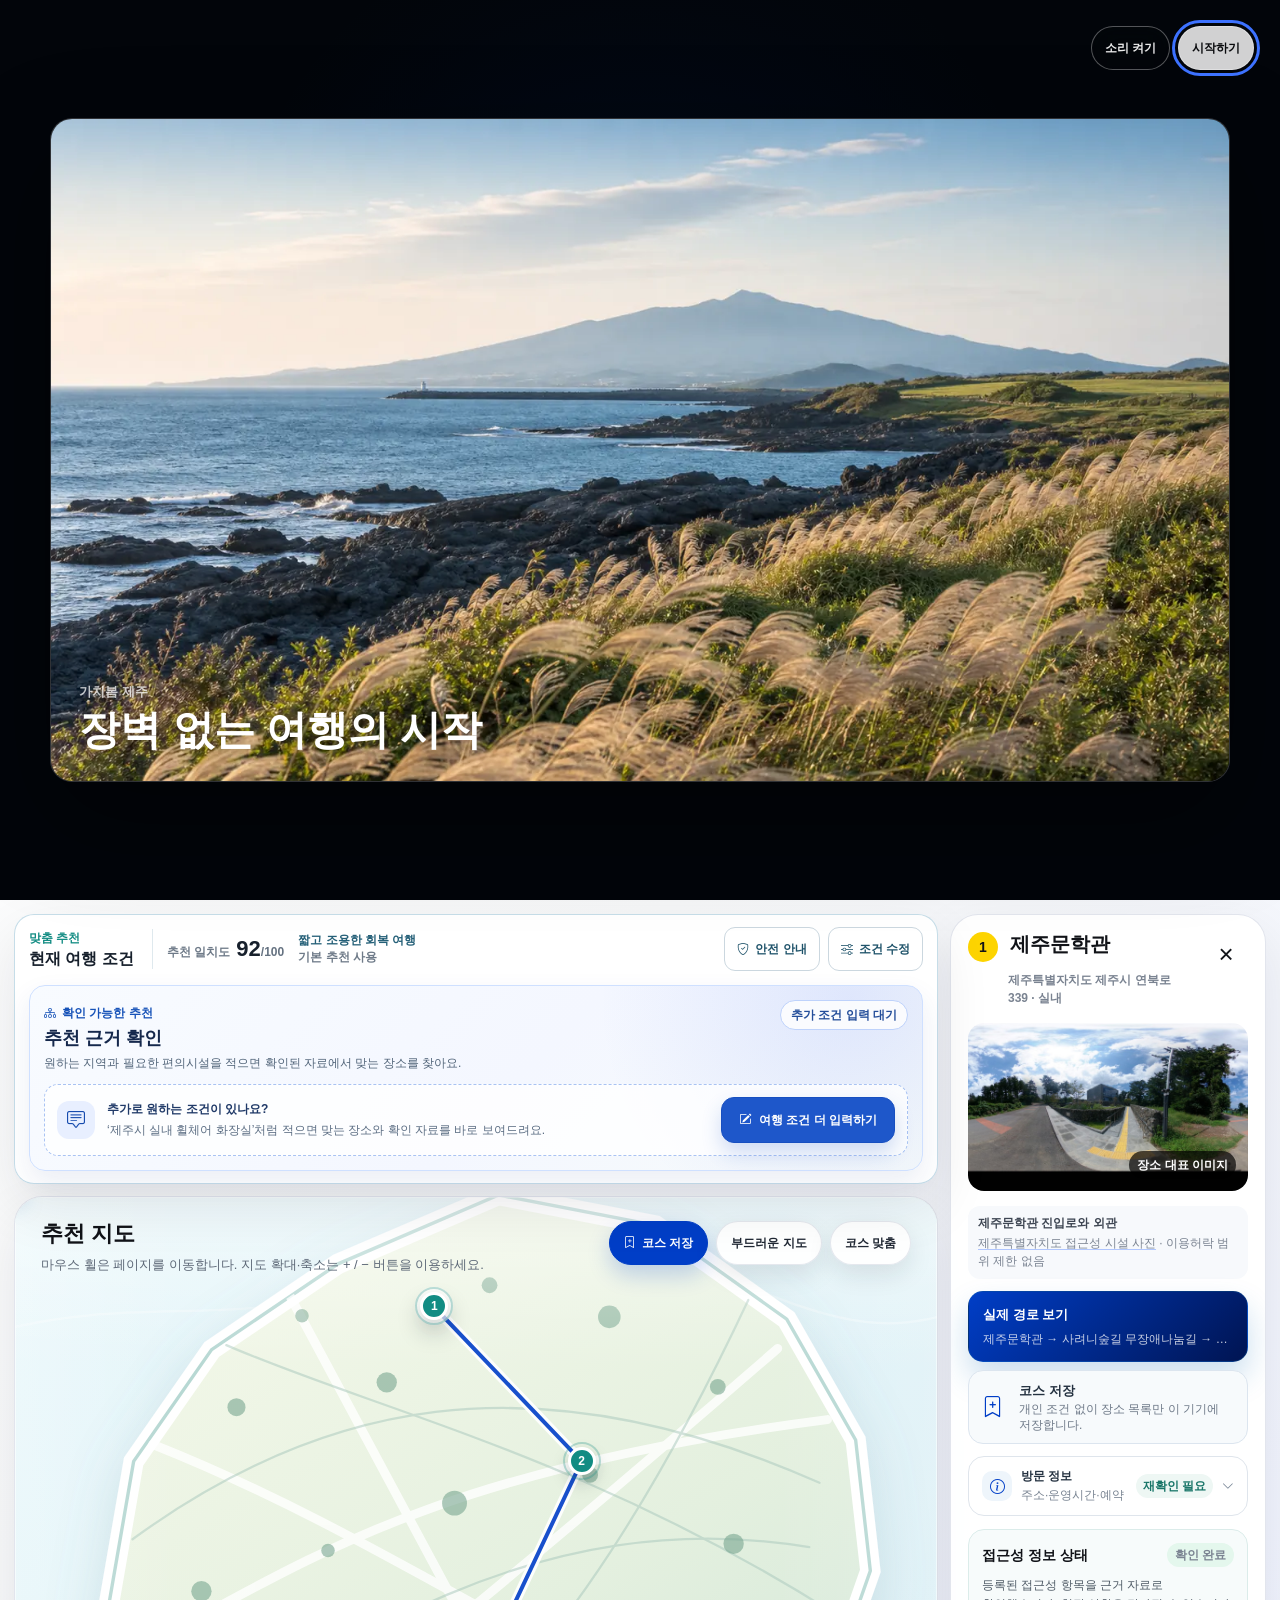
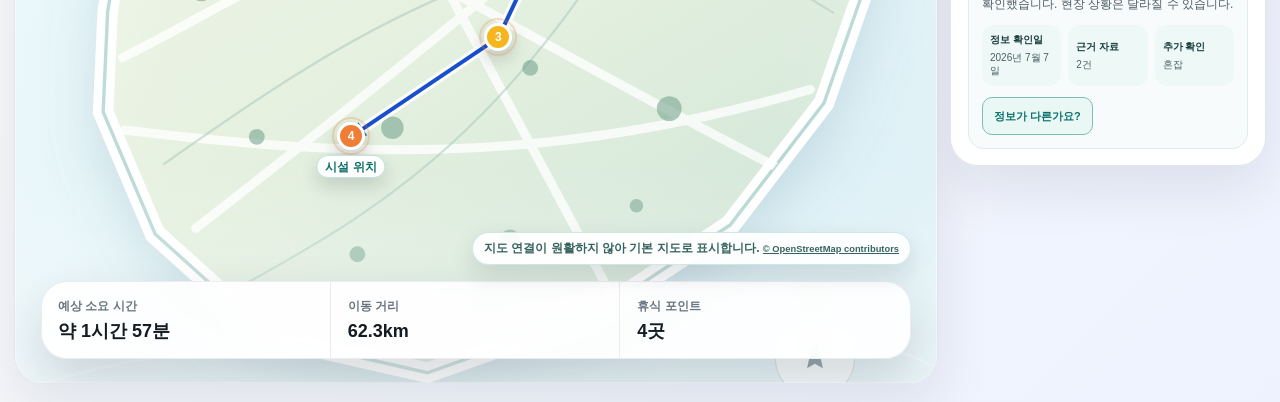
==== index.html @ 2a7f6011 "가치봄 제주 장애인체전 P0 UX 개선 미리보기" ====
<!doctype html>
<html lang="ko">
<head>
  <meta charset="utf-8">
  <meta name="viewport" content="width=device-width, initial-scale=1, viewport-fit=cover">
  <meta name="theme-color" content="#003ec7">
  <meta name="color-scheme" content="light">
  <meta name="mobile-web-app-capable" content="yes">
  <meta name="apple-mobile-web-app-capable" content="yes">
  <meta name="apple-mobile-web-app-status-bar-style" content="default">
  <meta name="apple-mobile-web-app-title" content="가치봄 제주">
  <meta name="description" content="회복, 휠체어, 아이 동반, 날씨와 음식 제한을 반영해 제주 접근성 여행 코스를 추천합니다.">
  <title>가치봄 제주 접근성 여행 추천</title>
  <link rel="icon" href="assets/gachibom-app-icon.svg" type="image/svg+xml">
  <link rel="apple-touch-icon" sizes="180x180" href="assets/gachibom-apple-touch-icon-180.png">
  <link rel="manifest" href="manifest.webmanifest">
  <script>
    try {
      const introMode = new URLSearchParams(window.location.search).get("intro");
      if (
        introMode !== "1"
        && (
          introMode === "0"
          || window.sessionStorage.getItem("gachibom:site-intro-seen") === "true"
        )
      ) {
        document.documentElement.classList.add("skip-site-intro");
      }
    } catch (error) {
      // Continue with the standard intro when browser storage is unavailable.
    }
  </script>
  <link rel="stylesheet" href="vendor/leaflet/leaflet.css?v=1.9.4">
  <link rel="stylesheet" href="https://cdn.jsdelivr.net/npm/bootstrap-icons@1.11.3/font/bootstrap-icons.min.css">
  <link rel="stylesheet" href="styles.css?v=20260827-7">
  <link rel="stylesheet" href="help-chatbot.css?v=20260827-2">
</head>
<body class="modal-open site-intro-open">
  <div class="site-intro" id="siteIntro" role="dialog" aria-modal="true" aria-labelledby="siteIntroTitle">
    <div class="site-intro-backdrop" aria-hidden="true"></div>
    <section class="site-intro-panel">
      <video id="siteIntroVideo" class="site-intro-video" autoplay muted playsinline preload="auto" poster="assets/jeju-theme-preview-hero.webp">
        <source src="assets/media/gachibom-jeju-site-intro-lite.mp4" type="video/mp4">
      </video>
      <div class="site-intro-controls">
        <div>
          <span>가치봄 제주</span>
          <h2 id="siteIntroTitle">장벽 없는 여행의 시작</h2>
        </div>
        <div class="site-intro-actions">
          <button class="outline-button" type="button" data-toggle-intro-sound>소리 켜기</button>
          <button class="primary-button" type="button" data-close-site-intro>시작하기</button>
        </div>
      </div>
    </section>
  </div>

  <div class="app-shell">
    <header class="topbar">
      <a class="brand" href="#conceptPage" aria-label="가치봄 제주 테마 선택으로 이동">
        <div class="brand-copy">
          <strong>가치봄 제주</strong>
          <span>모두를 위한 제주 접근성 여행</span>
        </div>
      </a>

      <nav class="nav-tabs" aria-label="주요 메뉴">
        <a class="active" href="#conceptPage" data-nav-target="concepts">테마 선택</a>
        <a href="#recommendations" data-nav-target="recommend">추천 결과</a>
        <a href="para-games.html?venue=halla-gymnasium">장애인체전</a>
        <a href="tourism-courses.html">관광공사 코스</a>
        <a href="#promoVideoModal" data-nav-target="promo">홍보 영상</a>
      </nav>

      <div class="top-actions">
        <button class="outline-button" type="button" data-open-route-modal aria-label="실제 경로 보기">
          <i class="bi bi-map" aria-hidden="true"></i>
          <span>실제 경로</span>
        </button>
        <button class="outline-button" type="button" data-share-app aria-label="현재 화면 공유">
          <i class="bi bi-share" aria-hidden="true"></i>
          <span data-share-label>공유</span>
        </button>
        <button class="outline-button pwa-install-button" type="button" data-install-app aria-label="휴대폰에 가치봄 제주 설치" hidden>
          <i class="bi bi-phone" aria-hidden="true"></i>
          <span>앱 설치</span>
        </button>
        <a class="outline-button pwa-install-guide" href="install.html" aria-label="가치봄 제주 설치 안내 보기">
          <i class="bi bi-download" aria-hidden="true"></i>
          <span>설치 안내</span>
        </a>
        <button class="primary-button top-save-route-button" type="button" data-save-current-route aria-pressed="false">
          <i class="bi bi-bookmark-plus" aria-hidden="true"></i>
          <span data-save-current-route-label>코스 저장</span>
        </button>
        <button class="outline-button saved-routes-button" type="button" data-open-saved-routes aria-haspopup="dialog">
          <i class="bi bi-bookmark-heart" aria-hidden="true"></i>
          <span>저장함</span>
          <b id="savedRoutesCount">0</b>
        </button>
        <button class="primary-button" type="button" data-go-concepts>테마 선택</button>
        <span class="sr-only" id="savedRouteGlobalStatus" aria-live="polite"></span>
      </div>
    </header>

    <section class="concept-page" id="conceptPage" aria-labelledby="conceptPageTitle">
      <div class="concept-main">
        <span class="concept-kicker">테마별 제주 추천</span>
        <h1 id="conceptPageTitle">오늘의 여행 테마를 고르세요</h1>
        <p>회복, 휠체어, 아이 동반, 날씨, 음식 제한 상황에 맞춰 접근성 여행지를 바로 추천합니다.</p>
        <div class="concept-grid" id="conceptGrid"></div>
      </div>

      <aside class="concept-result-panel" aria-label="선택 테마 맞춤 추천" tabindex="-1">
        <header class="concept-result-header">
          <div class="concept-result-heading">
            <div class="concept-result-heading-meta">
              <button class="concept-theme-list-button" type="button" data-go-concepts data-return-to-concept-list aria-controls="conceptGrid">
                <i class="bi bi-arrow-left" aria-hidden="true"></i>
                <span>전체 테마 보기</span>
              </button>
              <span class="concept-summary-badge" id="conceptSummaryBadge">선택된 테마</span>
            </div>
            <h2 id="conceptSummaryTitle">추천 준비 중</h2>
            <p id="conceptSummaryText">테마에 맞는 접근성 코스를 불러오고 있습니다.</p>
          </div>
          <div class="concept-proof-row" id="conceptSummaryProof" aria-label="추천 요약"></div>
        </header>

        <section class="concept-recipe" aria-labelledby="conceptRecipeTitle">
          <div class="concept-recipe-copy">
            <h3 id="conceptRecipeTitle">나에게 맞는 여행</h3>
            <div class="concept-preference-sentences" id="conceptPreferenceSentences"></div>
          </div>
          <div class="concept-recipe-guide">
            <p><i class="bi bi-info-circle" aria-hidden="true"></i> 조건을 누르면 그 기준을 먼저 반영해요.</p>
            <div class="concept-recipe-characters" aria-hidden="true">
              <img id="conceptRecipeCharacterPrimary" src="assets/theme-character-recovery.webp?v=20260710-2" alt="">
            </div>
          </div>
        </section>

        <section class="concept-route-preview" aria-label="추천 코스 미리보기">
          <div class="concept-preview-list" id="conceptSummaryPlaces"></div>
          <p class="concept-fit-note" id="conceptFitNote"></p>
        </section>

        <div class="concept-actions">
          <button class="primary-button" type="button" data-view-selected-concept>이 코스로 여행하기</button>
          <button class="outline-button" type="button" data-open-profile-modal>
            <i class="bi bi-diagram-3" aria-hidden="true"></i>
            <span>여행 조건 더 입력</span>
          </button>
          <button class="concept-other-theme-button" type="button" data-go-concepts data-return-to-concept-list aria-controls="conceptGrid">
            <i class="bi bi-arrow-left" aria-hidden="true"></i>
            <span>전체 테마 보기</span>
          </button>
        </div>
      </aside>
    </section>

    <main class="journey-layout" id="recommendations">
      <section class="journey-condition-bar" aria-labelledby="journeyConditionTitle">
        <div class="journey-condition-heading">
          <span>맞춤 추천</span>
          <h2 id="journeyConditionTitle">현재 여행 조건</h2>
        </div>
        <div id="matchNote" role="status" aria-live="polite">추천 기준 계산 중</div>
        <div id="serviceStatus" role="status" aria-live="polite" hidden></div>
        <div class="journey-condition-actions">
          <details class="journey-safety-note">
            <summary>
              <i class="bi bi-shield-check" aria-hidden="true"></i>
              <span>안전 안내</span>
            </summary>
            <p id="safetyNotice"></p>
          </details>
          <button class="condition-edit-button" type="button" data-open-profile-modal>
            <i class="bi bi-sliders" aria-hidden="true"></i>
            <span>조건 수정</span>
          </button>
        </div>
        <section class="rag-process-panel" id="ragProcessPanel" aria-labelledby="ragProcessTitle">
          <header>
            <span>확인 가능한 추천</span>
            <h3 id="ragProcessTitle">추천 근거 확인</h3>
          </header>
        </section>
      </section>

      <section class="map-card" id="mapPanel" aria-label="추천 장소 제주 지도">
        <div class="map-frame">
          <div class="live-map" id="liveMap" aria-label="추천 장소 위치를 표시한 제주 지도" aria-describedby="mapInteractionHint"></div>
          <img class="map-art" id="mapFallbackArt" src="assets/jeju-map-fallback.svg?v=20260713-1" alt="제주도 지도 배경" decoding="async">
          <svg class="map-route-layer" id="mapRouteLayer" aria-hidden="true"></svg>
          <p class="map-fallback-notice" id="mapFallbackNotice" role="status" hidden>
            <span data-map-fallback-message>기본 지도로 추천 위치를 표시합니다.</span>
            <a href="https://www.openstreetmap.org/copyright" target="_blank" rel="noopener noreferrer">© OpenStreetMap contributors</a>
          </p>
          <div class="live-map-header">
            <div>
              <h2>추천 지도</h2>
              <p id="mapInteractionHint">마우스 휠은 페이지를 이동합니다. 지도 확대·축소는 + / − 버튼을 이용하세요.</p>
            </div>
            <div class="live-map-actions">
              <button class="live-map-button live-map-save-button" type="button" data-save-current-route aria-pressed="false">
                <i class="bi bi-bookmark-plus" aria-hidden="true"></i>
                <span data-save-current-route-label>코스 저장</span>
              </button>
              <button class="live-map-button" type="button" data-map-layer-toggle>지도 바꾸기</button>
              <button class="live-map-button" type="button" data-map-fit-route>코스 맞춤</button>
            </div>
          </div>
          <div class="live-map-stats" id="liveMapStats" aria-live="polite"></div>
          <div class="map-hits" id="mapHits"></div>
          <div class="sr-only" id="mapSyncStatus" aria-live="polite"></div>
        </div>
      </section>

      <aside class="detail-card" id="placeDetail" aria-label="선택 장소 상세" tabindex="-1"></aside>
    </main>
  </div>

  <div class="ai-explanation-modal" id="aiExplanationModal" role="dialog" aria-modal="true" aria-labelledby="aiExplanationModalTitle" aria-describedby="aiExplanationModalSummary" hidden>
    <button class="ai-explanation-modal-backdrop" type="button" data-close-ai-explanation aria-label="자동 근거 설명 닫기"></button>
    <section class="ai-explanation-modal-panel">
      <header class="ai-explanation-modal-head">
        <div>
          <span><i class="bi bi-shield-check" aria-hidden="true"></i> 공식 자료로 확인한 설명</span>
          <h2 id="aiExplanationModalTitle">코스 추천 근거</h2>
          <p id="aiExplanationModalSummary">추천 이유와 주의사항을 공식 자료와 함께 확인합니다.</p>
        </div>
        <button class="modal-close-button" type="button" data-close-ai-explanation aria-label="자동 근거 설명 닫기">×</button>
      </header>
      <div class="ai-explanation-modal-body" id="aiExplanationModalBody"></div>
    </section>
  </div>

  <div class="profile-modal" id="profileModal" role="dialog" aria-modal="true" aria-labelledby="profileModalTitle" hidden>
    <button class="profile-modal-backdrop" type="button" data-close-profile-modal aria-label="닫기"></button>
    <section class="profile-modal-panel">
      <header class="profile-modal-head">
        <div>
          <span>맞춤 추천 시작</span>
          <h2 id="profileModalTitle">오늘의 여행 조건을 정해주세요</h2>
        </div>
        <button class="modal-close-button" type="button" data-close-profile-modal aria-label="닫기">×</button>
      </header>
      <div class="profile-modal-body">
        <section class="rag-query-section">
          <div class="section-row">
            <label for="ragQueryInput">추가로 원하는 조건이 있나요?</label>
            <span>선택 입력</span>
          </div>
          <p class="rag-query-help" id="ragQueryHelp">문장이 아니어도 돼요. 지역·장소·필요한 조건을 단어로 적어주세요.</p>
          <div class="rag-query-examples" role="group" aria-label="여행 조건 빠른 예시">
            <span>예시로 시작하기</span>
            <button class="rag-query-example" type="button" data-rag-example="제주시 실내 조용한 곳">제주시 · 실내 · 조용한 곳</button>
            <button class="rag-query-example" type="button" data-rag-example="서귀포 숲 휴식">서귀포 · 숲 · 휴식</button>
            <button class="rag-query-example" type="button" data-rag-example="휠체어 장애인 화장실 주차장">휠체어 · 화장실 · 주차장</button>
            <button class="rag-query-example" type="button" data-rag-example="아이 동반 짧은 이동">아이 동반 · 짧은 이동</button>
          </div>
          <div class="rag-query-field">
            <textarea id="ragQueryInput" maxlength="500" rows="2" aria-describedby="ragQueryHelp ragQueryPrivacy" placeholder="예: 제주시 실내 휠체어 화장실"></textarea>
            <button class="rag-query-clear" id="ragQueryClear" type="button" data-clear-rag-query hidden>입력 지우기</button>
          </div>
          <div class="rag-recognized-conditions">
            <strong>입력에서 찾은 조건</strong>
            <div id="ragRecognizedConditions" role="status" aria-live="polite" aria-atomic="false">
              <span class="rag-recognized-empty">입력하지 않아도 아래 선택 조건만으로 추천할 수 있어요.</span>
            </div>
          </div>
          <p class="rag-query-conflict" id="ragQueryConflict" role="alert" hidden></p>
          <p class="rag-query-privacy" id="ragQueryPrivacy">입력 내용은 추천 요청에만 사용하며 저장 코스나 공유 링크에는 포함하지 않습니다.</p>
        </section>
        <section class="profile-scenario-section">
          <div class="section-row">
            <h3>상황 선택</h3>
            <span>하나를 먼저 고르세요</span>
          </div>
          <div class="scenario-list modal-scenario-list" id="modalScenarioList"></div>
        </section>
        <section class="profile-options-section">
          <div class="section-row">
            <h3>상세 조건</h3>
            <span>여러 개 선택 가능</span>
          </div>
          <div class="option-list modal-option-list" id="modalProfileForm"></div>
        </section>
      </div>
      <footer class="profile-modal-foot">
        <p>직접 입력은 선택 사항입니다. ‘적용하고 보기’를 누르면 고른 조건과 함께 반영됩니다.</p>
        <button class="primary-button" type="button" data-apply-profile-modal>적용하고 보기</button>
      </footer>
    </section>
  </div>

  <div class="image-modal" id="imageModal" role="dialog" aria-modal="true" aria-labelledby="imageModalTitle" hidden>
    <button class="image-modal-backdrop" type="button" data-close-image-modal aria-label="닫기"></button>
    <section class="image-modal-panel">
      <header class="image-modal-head">
        <div>
          <span id="imageModalPolicy">대표 이미지</span>
          <h2 id="imageModalTitle">장소 이미지</h2>
        </div>
        <button class="modal-close-button" type="button" data-close-image-modal aria-label="닫기">×</button>
      </header>
      <img id="imageModalImage" src="" alt="">
      <footer class="image-modal-foot">
        <strong id="imageModalCaption"></strong>
        <small id="imageModalSource"></small>
      </footer>
    </section>
  </div>

  <div class="route-modal" id="routeModal" role="dialog" aria-modal="true" aria-labelledby="routeModalTitle" hidden>
    <button class="route-modal-backdrop" type="button" data-close-route-modal aria-label="닫기"></button>
    <section class="route-modal-panel">
      <header class="route-modal-head">
        <div>
          <span>추천 장소 이동 경로</span>
          <h2 id="routeModalTitle">오늘의 동행 경로</h2>
          <p id="routeModalSubtitle">추천 순서와 접근성 정보를 지도에서 확인합니다.</p>
        </div>
        <button class="modal-close-button" type="button" data-close-route-modal aria-label="닫기">×</button>
      </header>
      <div class="route-modal-body">
        <section class="route-map-shell" aria-label="추천 이동 경로 지도">
          <div class="route-map-toolbar">
            <strong id="routeMapBadge">경로 계산 중</strong>
            <span id="routeMapStatus">추천 장소 위치를 지도에 표시하고 있습니다.</span>
          </div>
          <div class="route-map" id="routeMap"></div>
          <svg class="route-map-fallback-layer" id="routeMapFallbackLayer" viewBox="0 0 100 100" preserveAspectRatio="none" aria-hidden="true"></svg>
          <a class="route-map-data-attribution" href="https://www.openstreetmap.org/copyright" target="_blank" rel="noopener noreferrer">지도 데이터 © OpenStreetMap contributors</a>
        </section>
        <aside class="route-itinerary" id="routeItinerary" aria-label="추천 경로 일정"></aside>
      </div>
    </section>
  </div>

  <div class="saved-routes-modal" id="savedRoutesModal" role="dialog" aria-modal="true" aria-labelledby="savedRoutesTitle" aria-describedby="savedRoutesPrivacy" hidden>
    <button class="saved-routes-modal-backdrop" type="button" data-close-saved-routes aria-label="저장함 닫기"></button>
    <section class="saved-routes-modal-panel">
      <header class="saved-routes-modal-head">
        <div>
          <span>이 기기에만 저장</span>
          <h2 id="savedRoutesTitle">저장한 추천 코스</h2>
          <p id="savedRoutesPrivacy">개인 조건·여행 일정·체크 상태는 공유 링크에 포함되지 않습니다.</p>
        </div>
        <button class="modal-close-button" type="button" data-close-saved-routes aria-label="저장함 닫기">×</button>
      </header>
      <div class="saved-routes-modal-body">
        <p class="saved-routes-status" id="savedRoutesStatus" aria-live="polite"></p>
        <div class="saved-routes-list" id="savedRoutesList"></div>
      </div>
    </section>
  </div>

  <dialog class="profile-modal-panel accessibility-report-dialog" id="accessibilityReportDialog" aria-labelledby="accessibilityReportTitle" aria-describedby="accessibilityReportGuide accessibilityReportPrivacy">
      <header class="profile-modal-head accessibility-report-head">
        <div>
          <span>더 정확한 여행 정보 만들기</span>
          <h2 id="accessibilityReportTitle">정보가 달랐나요?</h2>
          <p id="accessibilityReportGuide">현재 표시와 달랐던 내용을 전달하기 쉬운 형식으로 만들어 드립니다.</p>
        </div>
        <button class="modal-close-button" type="button" data-close-accessibility-report aria-label="정보 알리기 닫기">×</button>
      </header>
      <form class="profile-modal-body accessibility-report-form" id="accessibilityReportForm">
        <p class="accessibility-report-place" id="accessibilityReportPlace"></p>
        <fieldset>
          <legend>어떤 정보가 달랐나요?</legend>
          <div class="accessibility-report-options">
            <label><input type="radio" name="category" value="access" required> 출입구·경사·계단</label>
            <label><input type="radio" name="category" value="restroom"> 화장실</label>
            <label><input type="radio" name="category" value="parking"> 주차·하차</label>
            <label><input type="radio" name="category" value="hours"> 운영시간·휴무</label>
            <label><input type="radio" name="category" value="service"> 시설·대여</label>
            <label><input type="radio" name="category" value="other"> 기타</label>
          </div>
        </fieldset>
        <label class="accessibility-report-field" for="accessibilityReportVisitedAt">
          <span>방문일 <small>선택</small></span>
          <input type="date" id="accessibilityReportVisitedAt" name="visitedAt">
        </label>
        <label class="accessibility-report-field" for="accessibilityReportDetails">
          <span>달랐던 점</span>
          <textarea id="accessibilityReportDetails" name="details" rows="4" minlength="5" maxlength="500" required placeholder="예: 입구 경사로가 공사 중이라 이용하기 어려웠어요."></textarea>
        </label>
        <p class="accessibility-report-privacy" id="accessibilityReportPrivacy">이름·연락처·건강정보는 적지 마세요. 작성한 내용은 이 사이트에 저장되지 않습니다.</p>
        <p class="accessibility-report-status" id="accessibilityReportStatus" role="status" aria-live="polite"></p>
        <footer class="accessibility-report-foot">
          <button class="outline-button" type="button" data-close-accessibility-report>취소</button>
          <button class="primary-button" type="submit">내용 공유하기</button>
        </footer>
      </form>
  </dialog>

  <div class="promo-modal" id="promoVideoModal" role="dialog" aria-modal="true" aria-labelledby="promoVideoTitle" hidden>
    <button class="promo-modal-backdrop" type="button" data-close-promo-modal aria-label="닫기"></button>
    <section class="promo-modal-panel">
      <header class="promo-modal-head">
        <div>
          <span>가치봄 제주</span>
          <h2 id="promoVideoTitle">홍보 영상</h2>
          <p>모두를 위한 제주 여행 경험을 영상으로 확인합니다.</p>
        </div>
        <button class="modal-close-button" type="button" data-close-promo-modal aria-label="닫기">×</button>
      </header>
      <div class="promo-video-shell">
        <video id="promoVideo" controls preload="none" playsinline poster="assets/jeju-theme-preview-hero.webp">
          <source src="assets/media/gachibom-jeju-promo-20260710-lite.mp4" type="video/mp4">
          이 브라우저에서는 영상을 재생할 수 없습니다.
        </video>
      </div>
    </section>
  </div>

  <script src="vendor/leaflet/leaflet.js?v=1.9.4"></script>
  <script src="saved-trips.js?v=20260712-3"></script>
  <script src="app.js?v=20260819-1"></script>
  <script src="help-chatbot.js?v=20260726-1"></script>
  <script src="pwa.js?v=20260827-2"></script>
</body>
</html>
---- vendor/leaflet/leaflet.css ----
/* required styles */

.leaflet-pane,
.leaflet-tile,
.leaflet-marker-icon,
.leaflet-marker-shadow,
.leaflet-tile-container,
.leaflet-pane > svg,
.leaflet-pane > canvas,
.leaflet-zoom-box,
.leaflet-image-layer,
.leaflet-layer {
	position: absolute;
	left: 0;
	top: 0;
	}
.leaflet-container {
	overflow: hidden;
	}
.leaflet-tile,
.leaflet-marker-icon,
.leaflet-marker-shadow {
	-webkit-user-select: none;
	   -moz-user-select: none;
	        user-select: none;
	  -webkit-user-drag: none;
	}
/* Prevents IE11 from highlighting tiles in blue */
.leaflet-tile::selection {
	background: transparent;
}
/* Safari renders non-retina tile on retina better with this, but Chrome is worse */
.leaflet-safari .leaflet-tile {
	image-rendering: -webkit-optimize-contrast;
	}
/* hack that prevents hw layers "stretching" when loading new tiles */
.leaflet-safari .leaflet-tile-container {
	width: 1600px;
	height: 1600px;
	-webkit-transform-origin: 0 0;
	}
.leaflet-marker-icon,
.leaflet-marker-shadow {
	display: block;
	}
/* .leaflet-container svg: reset svg max-width decleration shipped in Joomla! (joomla.org) 3.x */
/* .leaflet-container img: map is broken in FF if you have max-width: 100% on tiles */
.leaflet-container .leaflet-overlay-pane svg {
	max-width: none !important;
	max-height: none !important;
	}
.leaflet-container .leaflet-marker-pane img,
.leaflet-container .leaflet-shadow-pane img,
.leaflet-container .leaflet-tile-pane img,
.leaflet-container img.leaflet-image-layer,
.leaflet-container .leaflet-tile {
	max-width: none !important;
	max-height: none !important;
	width: auto;
	padding: 0;
	}

.leaflet-container img.leaflet-tile {
	/* See: https://bugs.chromium.org/p/chromium/issues/detail?id=600120 */
	mix-blend-mode: plus-lighter;
}

.leaflet-container.leaflet-touch-zoom {
	-ms-touch-action: pan-x pan-y;
	touch-action: pan-x pan-y;
	}
.leaflet-container.leaflet-touch-drag {
	-ms-touch-action: pinch-zoom;
	/* Fallback for FF which doesn't support pinch-zoom */
	touch-action: none;
	touch-action: pinch-zoom;
}
.leaflet-container.leaflet-touch-drag.leaflet-touch-zoom {
	-ms-touch-action: none;
	touch-action: none;
}
.leaflet-container {
	-webkit-tap-highlight-color: transparent;
}
.leaflet-container a {
	-webkit-tap-highlight-color: rgba(51, 181, 229, 0.4);
}
.leaflet-tile {
	filter: inherit;
	visibility: hidden;
	}
.leaflet-tile-loaded {
	visibility: inherit;
	}
.leaflet-zoom-box {
	width: 0;
	height: 0;
	-moz-box-sizing: border-box;
	     box-sizing: border-box;
	z-index: 800;
	}
/* workaround for https://bugzilla.mozilla.org/show_bug.cgi?id=888319 */
.leaflet-overlay-pane svg {
	-moz-user-select: none;
	}

.leaflet-pane         { z-index: 400; }

.leaflet-tile-pane    { z-index: 200; }
.leaflet-overlay-pane { z-index: 400; }
.leaflet-shadow-pane  { z-index: 500; }
.leaflet-marker-pane  { z-index: 600; }
.leaflet-tooltip-pane   { z-index: 650; }
.leaflet-popup-pane   { z-index: 700; }

.leaflet-map-pane canvas { z-index: 100; }
.leaflet-map-pane svg    { z-index: 200; }

.leaflet-vml-shape {
	width: 1px;
	height: 1px;
	}
.lvml {
	behavior: url(#default#VML);
	display: inline-block;
	position: absolute;
	}


/* control positioning */

.leaflet-control {
	position: relative;
	z-index: 800;
	pointer-events: visiblePainted; /* IE 9-10 doesn't have auto */
	pointer-events: auto;
	}
.leaflet-top,
.leaflet-bottom {
	position: absolute;
	z-index: 1000;
	pointer-events: none;
	}
.leaflet-top {
	top: 0;
	}
.leaflet-right {
	right: 0;
	}
.leaflet-bottom {
	bottom: 0;
	}
.leaflet-left {
	left: 0;
	}
.leaflet-control {
	float: left;
	clear: both;
	}
.leaflet-right .leaflet-control {
	float: right;
	}
.leaflet-top .leaflet-control {
	margin-top: 10px;
	}
.leaflet-bottom .leaflet-control {
	margin-bottom: 10px;
	}
.leaflet-left .leaflet-control {
	margin-left: 10px;
	}
.leaflet-right .leaflet-control {
	margin-right: 10px;
	}


/* zoom and fade animations */

.leaflet-fade-anim .leaflet-popup {
	opacity: 0;
	-webkit-transition: opacity 0.2s linear;
	   -moz-transition: opacity 0.2s linear;
	        transition: opacity 0.2s linear;
	}
.leaflet-fade-anim .leaflet-map-pane .leaflet-popup {
	opacity: 1;
	}
.leaflet-zoom-animated {
	-webkit-transform-origin: 0 0;
	    -ms-transform-origin: 0 0;
	        transform-origin: 0 0;
	}
svg.leaflet-zoom-animated {
	will-change: transform;
}

.leaflet-zoom-anim .leaflet-zoom-animated {
	-webkit-transition: -webkit-transform 0.25s cubic-bezier(0,0,0.25,1);
	   -moz-transition:    -moz-transform 0.25s cubic-bezier(0,0,0.25,1);
	        transition:         transform 0.25s cubic-bezier(0,0,0.25,1);
	}
.leaflet-zoom-anim .leaflet-tile,
.leaflet-pan-anim .leaflet-tile {
	-webkit-transition: none;
	   -moz-transition: none;
	        transition: none;
	}

.leaflet-zoom-anim .leaflet-zoom-hide {
	visibility: hidden;
	}


/* cursors */

.leaflet-interactive {
	cursor: pointer;
	}
.leaflet-grab {
	cursor: -webkit-grab;
	cursor:    -moz-grab;
	cursor:         grab;
	}
.leaflet-crosshair,
.leaflet-crosshair .leaflet-interactive {
	cursor: crosshair;
	}
.leaflet-popup-pane,
.leaflet-control {
	cursor: auto;
	}
.leaflet-dragging .leaflet-grab,
.leaflet-dragging .leaflet-grab .leaflet-interactive,
.leaflet-dragging .leaflet-marker-draggable {
	cursor: move;
	cursor: -webkit-grabbing;
	cursor:    -moz-grabbing;
	cursor:         grabbing;
	}

/* marker & overlays interactivity */
.leaflet-marker-icon,
.leaflet-marker-shadow,
.leaflet-image-layer,
.leaflet-pane > svg path,
.leaflet-tile-container {
	pointer-events: none;
	}

.leaflet-marker-icon.leaflet-interactive,
.leaflet-image-layer.leaflet-interactive,
.leaflet-pane > svg path.leaflet-interactive,
svg.leaflet-image-layer.leaflet-interactive path {
	pointer-events: visiblePainted; /* IE 9-10 doesn't have auto */
	pointer-events: auto;
	}

/* visual tweaks */

.leaflet-container {
	background: #ddd;
	outline-offset: 1px;
	}
.leaflet-container a {
	color: #0078A8;
	}
.leaflet-zoom-box {
	border: 2px dotted #38f;
	background: rgba(255,255,255,0.5);
	}


/* general typography */
.leaflet-container {
	font-family: "Helvetica Neue", Arial, Helvetica, sans-serif;
	font-size: 12px;
	font-size: 0.75rem;
	line-height: 1.5;
	}


/* general toolbar styles */

.leaflet-bar {
	box-shadow: 0 1px 5px rgba(0,0,0,0.65);
	border-radius: 4px;
	}
.leaflet-bar a {
	background-color: #fff;
	border-bottom: 1px solid #ccc;
	width: 26px;
	height: 26px;
	line-height: 26px;
	display: block;
	text-align: center;
	text-decoration: none;
	color: black;
	}
.leaflet-bar a,
.leaflet-control-layers-toggle {
	background-position: 50% 50%;
	background-repeat: no-repeat;
	display: block;
	}
.leaflet-bar a:hover,
.leaflet-bar a:focus {
	background-color: #f4f4f4;
	}
.leaflet-bar a:first-child {
	border-top-left-radius: 4px;
	border-top-right-radius: 4px;
	}
.leaflet-bar a:last-child {
	border-bottom-left-radius: 4px;
	border-bottom-right-radius: 4px;
	border-bottom: none;
	}
.leaflet-bar a.leaflet-disabled {
	cursor: default;
	background-color: #f4f4f4;
	color: #bbb;
	}

.leaflet-touch .leaflet-bar a {
	width: 30px;
	height: 30px;
	line-height: 30px;
	}
.leaflet-touch .leaflet-bar a:first-child {
	border-top-left-radius: 2px;
	border-top-right-radius: 2px;
	}
.leaflet-touch .leaflet-bar a:last-child {
	border-bottom-left-radius: 2px;
	border-bottom-right-radius: 2px;
	}

/* zoom control */

.leaflet-control-zoom-in,
.leaflet-control-zoom-out {
	font: bold 18px 'Lucida Console', Monaco, monospace;
	text-indent: 1px;
	}

.leaflet-touch .leaflet-control-zoom-in, .leaflet-touch .leaflet-control-zoom-out  {
	font-size: 22px;
	}


/* layers control */

.leaflet-control-layers {
	box-shadow: 0 1px 5px rgba(0,0,0,0.4);
	background: #fff;
	border-radius: 5px;
	}
.leaflet-control-layers-toggle {
	background-image: url(images/layers.png);
	width: 36px;
	height: 36px;
	}
.leaflet-retina .leaflet-control-layers-toggle {
	background-image: url(images/layers-2x.png);
	background-size: 26px 26px;
	}
.leaflet-touch .leaflet-control-layers-toggle {
	width: 44px;
	height: 44px;
	}
.leaflet-control-layers .leaflet-control-layers-list,
.leaflet-control-layers-expanded .leaflet-control-layers-toggle {
	display: none;
	}
.leaflet-control-layers-expanded .leaflet-control-layers-list {
	display: block;
	position: relative;
	}
.leaflet-control-layers-expanded {
	padding: 6px 10px 6px 6px;
	color: #333;
	background: #fff;
	}
.leaflet-control-layers-scrollbar {
	overflow-y: scroll;
	overflow-x: hidden;
	padding-right: 5px;
	}
.leaflet-control-layers-selector {
	margin-top: 2px;
	position: relative;
	top: 1px;
	}
.leaflet-control-layers label {
	display: block;
	font-size: 13px;
	font-size: 1.08333em;
	}
.leaflet-control-layers-separator {
	height: 0;
	border-top: 1px solid #ddd;
	margin: 5px -10px 5px -6px;
	}

/* Default icon URLs */
.leaflet-default-icon-path { /* used only in path-guessing heuristic, see L.Icon.Default */
	background-image: url(images/marker-icon.png);
	}


/* attribution and scale controls */

.leaflet-container .leaflet-control-attribution {
	background: #fff;
	background: rgba(255, 255, 255, 0.8);
	margin: 0;
	}
.leaflet-control-attribution,
.leaflet-control-scale-line {
	padding: 0 5px;
	color: #333;
	line-height: 1.4;
	}
.leaflet-control-attribution a {
	text-decoration: none;
	}
.leaflet-control-attribution a:hover,
.leaflet-control-attribution a:focus {
	text-decoration: underline;
	}
.leaflet-attribution-flag {
	display: inline !important;
	vertical-align: baseline !important;
	width: 1em;
	height: 0.6669em;
	}
.leaflet-left .leaflet-control-scale {
	margin-left: 5px;
	}
.leaflet-bottom .leaflet-control-scale {
	margin-bottom: 5px;
	}
.leaflet-control-scale-line {
	border: 2px solid #777;
	border-top: none;
	line-height: 1.1;
	padding: 2px 5px 1px;
	white-space: nowrap;
	-moz-box-sizing: border-box;
	     box-sizing: border-box;
	background: rgba(255, 255, 255, 0.8);
	text-shadow: 1px 1px #fff;
	}
.leaflet-control-scale-line:not(:first-child) {
	border-top: 2px solid #777;
	border-bottom: none;
	margin-top: -2px;
	}
.leaflet-control-scale-line:not(:first-child):not(:last-child) {
	border-bottom: 2px solid #777;
	}

.leaflet-touch .leaflet-control-attribution,
.leaflet-touch .leaflet-control-layers,
.leaflet-touch .leaflet-bar {
	box-shadow: none;
	}
.leaflet-touch .leaflet-control-layers,
.leaflet-touch .leaflet-bar {
	border: 2px solid rgba(0,0,0,0.2);
	background-clip: padding-box;
	}


/* popup */

.leaflet-popup {
	position: absolute;
	text-align: center;
	margin-bottom: 20px;
	}
.leaflet-popup-content-wrapper {
	padding: 1px;
	text-align: left;
	border-radius: 12px;
	}
.leaflet-popup-content {
	margin: 13px 24px 13px 20px;
	line-height: 1.3;
	font-size: 13px;
	font-size: 1.08333em;
	min-height: 1px;
	}
.leaflet-popup-content p {
	margin: 17px 0;
	margin: 1.3em 0;
	}
.leaflet-popup-tip-container {
	width: 40px;
	height: 20px;
	position: absolute;
	left: 50%;
	margin-top: -1px;
	margin-left: -20px;
	overflow: hidden;
	pointer-events: none;
	}
.leaflet-popup-tip {
	width: 17px;
	height: 17px;
	padding: 1px;

	margin: -10px auto 0;
	pointer-events: auto;

	-webkit-transform: rotate(45deg);
	   -moz-transform: rotate(45deg);
	    -ms-transform: rotate(45deg);
	        transform: rotate(45deg);
	}
.leaflet-popup-content-wrapper,
.leaflet-popup-tip {
	background: white;
	color: #333;
	box-shadow: 0 3px 14px rgba(0,0,0,0.4);
	}
.leaflet-container a.leaflet-popup-close-button {
	position: absolute;
	top: 0;
	right: 0;
	border: none;
	text-align: center;
	width: 24px;
	height: 24px;
	font: 16px/24px Tahoma, Verdana, sans-serif;
	color: #757575;
	text-decoration: none;
	background: transparent;
	}
.leaflet-container a.leaflet-popup-close-button:hover,
.leaflet-container a.leaflet-popup-close-button:focus {
	color: #585858;
	}
.leaflet-popup-scrolled {
	overflow: auto;
	}

.leaflet-oldie .leaflet-popup-content-wrapper {
	-ms-zoom: 1;
	}
.leaflet-oldie .leaflet-popup-tip {
	width: 24px;
	margin: 0 auto;

	-ms-filter: "progid:DXImageTransform.Microsoft.Matrix(M11=0.70710678, M12=0.70710678, M21=-0.70710678, M22=0.70710678)";
	filter: progid:DXImageTransform.Microsoft.Matrix(M11=0.70710678, M12=0.70710678, M21=-0.70710678, M22=0.70710678);
	}

.leaflet-oldie .leaflet-control-zoom,
.leaflet-oldie .leaflet-control-layers,
.leaflet-oldie .leaflet-popup-content-wrapper,
.leaflet-oldie .leaflet-popup-tip {
	border: 1px solid #999;
	}


/* div icon */

.leaflet-div-icon {
	background: #fff;
	border: 1px solid #666;
	}


/* Tooltip */
/* Base styles for the element that has a tooltip */
.leaflet-tooltip {
	position: absolute;
	padding: 6px;
	background-color: #fff;
	border: 1px solid #fff;
	border-radius: 3px;
	color: #222;
	white-space: nowrap;
	-webkit-user-select: none;
	-moz-user-select: none;
	-ms-user-select: none;
	user-select: none;
	pointer-events: none;
	box-shadow: 0 1px 3px rgba(0,0,0,0.4);
	}
.leaflet-tooltip.leaflet-interactive {
	cursor: pointer;
	pointer-events: auto;
	}
.leaflet-tooltip-top:before,
.leaflet-tooltip-bottom:before,
.leaflet-tooltip-left:before,
.leaflet-tooltip-right:before {
	position: absolute;
	pointer-events: none;
	border: 6px solid transparent;
	background: transparent;
	content: "";
	}

/* Directions */

.leaflet-tooltip-bottom {
	margin-top: 6px;
}
.leaflet-tooltip-top {
	margin-top: -6px;
}
.leaflet-tooltip-bottom:before,
.leaflet-tooltip-top:before {
	left: 50%;
	margin-left: -6px;
	}
.leaflet-tooltip-top:before {
	bottom: 0;
	margin-bottom: -12px;
	border-top-color: #fff;
	}
.leaflet-tooltip-bottom:before {
	top: 0;
	margin-top: -12px;
	margin-left: -6px;
	border-bottom-color: #fff;
	}
.leaflet-tooltip-left {
	margin-left: -6px;
}
.leaflet-tooltip-right {
	margin-left: 6px;
}
.leaflet-tooltip-left:before,
.leaflet-tooltip-right:before {
	top: 50%;
	margin-top: -6px;
	}
.leaflet-tooltip-left:before {
	right: 0;
	margin-right: -12px;
	border-left-color: #fff;
	}
.leaflet-tooltip-right:before {
	left: 0;
	margin-left: -12px;
	border-right-color: #fff;
	}

/* Printing */

@media print {
	/* Prevent printers from removing background-images of controls. */
	.leaflet-control {
		-webkit-print-color-adjust: exact;
		print-color-adjust: exact;
		}
	}
---- styles.css ----
:root {
  --bg: #f7f8fb;
  --panel: #ffffff;
  --ink: #111318;
  --soft-ink: #333944;
  --muted: #596271;
  --line: #e7e9ef;
  --line-strong: #d9dde6;
  --yellow: #fdd400;
  --md-primary: #003ec7;
  --md-primary-dark: #001452;
  --md-primary-soft: #dde1ff;
  --teal: #128c83;
  --teal-soft: #e1f7f3;
  --route-blue: #003ec7;
  --route-blue-dark: #001452;
  --route-blue-soft: #eef2ff;
  --green: #149a62;
  --green-soft: #e4f7ed;
  --rose: #fff0f3;
  --cream: #fff6e6;
  --mint: #e9f8f2;
  --blue-soft: #eff5ff;
  --purple-soft: #f6f2ff;
  --shadow: 0 22px 56px rgba(13, 18, 32, 0.09);
  --shadow-soft: 0 12px 28px rgba(13, 18, 32, 0.07);
}

@font-face {
  font-family: "EF Jeju Doldam";
  src: url("assets/fonts/EF_jejudoldam.ttf") format("truetype");
  font-style: normal;
  font-weight: 400;
  font-display: swap;
}

* {
  box-sizing: border-box;
}

html {
  min-width: 320px;
  overscroll-behavior-y: none;
}

body {
  margin: 0;
  color: var(--ink);
  background: linear-gradient(135deg, #ffffff 0%, #f8f9fa 48%, #eef2ff 100%);
  font-family: "Pretendard", "Noto Sans KR", "Apple SD Gothic Neo", "Malgun Gothic", -apple-system, BlinkMacSystemFont, "Segoe UI", sans-serif;
  font-weight: 400;
  line-height: 1.5;
  letter-spacing: 0;
}

button,
input,
select,
textarea {
  font: inherit;
}

button {
  border: 0;
  cursor: pointer;
}

button,
a,
input,
select,
textarea {
  touch-action: manipulation;
  -webkit-tap-highlight-color: rgba(0, 62, 199, 0.14);
}

button:focus-visible,
a:focus-visible {
  outline: 3px solid #3d72ff;
  outline-offset: 3px;
}

.sr-only {
  position: absolute;
  width: 1px;
  height: 1px;
  padding: 0;
  margin: -1px;
  overflow: hidden;
  clip: rect(0, 0, 0, 0);
  white-space: nowrap;
  border: 0;
}

.modal-open {
  overflow: hidden;
}

.site-intro[hidden] {
  display: none;
}

html.skip-site-intro .site-intro {
  display: none !important;
}

html.skip-site-intro body {
  overflow: auto;
}

.site-intro {
  position: fixed;
  inset: 0;
  z-index: 120;
  display: grid;
  place-items: center;
  padding: clamp(14px, 2vw, 28px);
  background: #02050a;
}

body.site-intro-open .helpbot-wing-wrap,
body.site-intro-open [data-help-chatbot] {
  display: none !important;
}

body.modal-open .helpbot-wing-wrap {
  display: none !important;
}

.site-intro-backdrop {
  position: absolute;
  inset: 0;
  background:
    linear-gradient(180deg, rgba(2, 5, 10, 0.72), rgba(2, 5, 10, 0.22) 45%, rgba(2, 5, 10, 0.78)),
    radial-gradient(circle at 50% 35%, rgba(0, 62, 199, 0.2), transparent 48%);
}

.site-intro-panel {
  position: relative;
  width: min(1180px, 100%);
  max-height: calc(100vh - clamp(28px, 4vw, 56px));
  overflow: hidden;
  border: 1px solid rgba(255, 255, 255, 0.18);
  border-radius: 22px;
  background: #02050a;
  box-shadow: 0 38px 100px rgba(0, 0, 0, 0.44);
  aspect-ratio: 16 / 9;
}

.site-intro-video {
  width: 100%;
  height: 100%;
  display: block;
  background: #02050a;
  object-fit: cover;
}

.site-intro-controls {
  position: absolute;
  left: clamp(16px, 2.2vw, 30px);
  right: clamp(16px, 2.2vw, 30px);
  bottom: clamp(16px, 2.2vw, 30px);
  max-width: min(560px, calc(100% - 32px));
  display: block;
  pointer-events: none;
}

.site-intro-controls span {
  display: block;
  color: rgba(255, 255, 255, 0.74);
  font-size: 13px;
  font-weight: 700;
}

.site-intro-controls h2 {
  margin: 6px 0 0;
  color: #fff;
  font-size: clamp(28px, 3.2vw, 54px);
  line-height: 1.1;
  font-weight: 700;
  text-shadow: 0 10px 30px rgba(0, 0, 0, 0.46);
}

.site-intro-actions {
  position: fixed;
  top: clamp(16px, 2vw, 28px);
  right: clamp(16px, 2vw, 28px);
  z-index: 2;
  display: flex;
  flex-wrap: wrap;
  justify-content: flex-end;
  gap: 8px;
  pointer-events: auto;
}

.site-intro-actions .outline-button,
.site-intro-actions .primary-button {
  min-height: 44px;
  padding: 0 13px;
  border: 1px solid rgba(255, 255, 255, 0.32);
  border-radius: 999px;
  background: rgba(8, 9, 12, 0.34);
  color: rgba(255, 255, 255, 0.92);
  font-size: 12px;
  box-shadow: none;
  backdrop-filter: blur(14px);
}

.site-intro-actions .primary-button {
  background: rgba(255, 255, 255, 0.82);
  color: #08090c;
}

.app-shell {
  --page-inline-gutter: 24px;
  min-height: 100vh;
}

.topbar {
  position: sticky;
  top: 0;
  z-index: 20;
  height: 72px;
  display: grid;
  grid-template-columns: max-content minmax(0, 1fr) max-content;
  align-items: center;
  gap: 22px;
  padding: 0 22px;
  border-bottom: 1px solid #d6dbe5;
  background: rgba(243, 245, 249, 0.96);
  box-shadow: 0 4px 18px rgba(18, 28, 42, 0.06);
  backdrop-filter: blur(18px);
}

.brand {
  display: flex;
  align-items: center;
  gap: 0;
  min-height: 44px;
  color: var(--ink);
  text-decoration: none;
}

.brand strong {
  display: block;
  font-size: 20px;
  line-height: 1.05;
  font-weight: 700;
}

.brand span {
  display: block;
  margin-top: 3px;
  color: #596271;
  font-size: 12px;
  font-weight: 600;
}

.nav-tabs {
  min-width: 0;
  height: 100%;
  display: flex;
  align-items: center;
  justify-content: center;
  gap: 30px;
  overflow-x: auto;
}

.nav-tabs a {
  position: relative;
  min-height: 44px;
  display: inline-flex;
  align-items: center;
  color: #4f5968;
  text-decoration: none;
  white-space: nowrap;
  font-size: 14px;
  font-weight: 500;
}

.nav-tabs a.active {
  color: var(--md-primary);
}

.nav-tabs a.active::after {
  content: "";
  position: absolute;
  left: 2px;
  right: 2px;
  bottom: -23px;
  height: 3px;
  border-radius: 3px;
  background: var(--md-primary);
}

.nav-tabs::-webkit-scrollbar {
  display: none;
}

.nav-tabs {
  scrollbar-width: none;
}

.top-actions {
  display: flex;
  justify-content: flex-end;
  align-items: center;
  gap: 10px;
}

.saved-routes-button {
  gap: 7px;
}

.top-save-route-button {
  display: none;
  align-items: center;
  gap: 7px;
}

body.journey-in-view .top-save-route-button {
  display: inline-flex;
}

.top-save-route-button.saved {
  background: #0b7069;
}

.saved-routes-button b {
  min-width: 20px;
  height: 20px;
  display: inline-grid;
  place-items: center;
  padding: 0 5px;
  border-radius: 999px;
  background: #e7f4ff;
  color: #0e5f9e;
  font-size: 13px;
  font-weight: 700;
}

.status-pill {
  min-height: 38px;
  display: inline-flex;
  align-items: center;
  padding: 0 14px;
  border-radius: 999px;
  border: 1px solid #d8f1e3;
  background: #f4fff8;
  color: #17824f;
  font-size: 13px;
  font-weight: 600;
}

.status-pill[data-status="loading"] {
  border-color: #ffe7a5;
  background: #fff9e8;
  color: #9a6b00;
}

.status-pill[data-status="success"] {
  border-color: #d8f1e3;
  background: #f4fff8;
  color: #17824f;
}

.status-pill[data-status="error"] {
  border-color: #f5d3d6;
  background: #fff5f6;
  color: #b12a37;
}

.status-pill[data-status="static"] {
  border-color: #e1e5ec;
  background: #f8fafc;
  color: #596271;
}

.outline-button,
.primary-button {
  min-height: 44px;
  padding: 0 20px;
  border-radius: 999px;
  white-space: nowrap;
  font-size: 14px;
  font-weight: 600;
}

.outline-button {
  border: 1px solid var(--line-strong);
  background: #fff;
  color: #1f2530;
}

.primary-button {
  background: #08090c;
  color: #fff;
  box-shadow: 0 10px 20px rgba(0, 0, 0, 0.12);
}

.concept-page,
.journey-layout {
  scroll-margin-top: 86px;
}

.concept-page {
  --concept-stage-height: clamp(680px, calc(100vh - 72px - 88px), 850px);
  --concept-inline-start: clamp(16px, 1.218vw, 25px);
  --concept-inline-end: clamp(20px, 1.718vw, 35px);
  min-height: calc(100vh - 72px);
  position: relative;
  display: grid;
  grid-template-columns: minmax(0, 1fr);
  gap: 0;
  padding: clamp(34px, 4.5vh, 52px) var(--concept-inline-end) 20px var(--concept-inline-start);
  align-items: start;
  overflow: hidden;
  background: #fff;
}

.concept-page::before {
  display: none;
}

.concept-page::after {
  content: "";
  position: absolute;
  inset: 0;
  pointer-events: none;
  background: none;
}

body.concept-result-open .concept-page {
  --concept-stage-height: clamp(700px, calc(100vh - 136px), 860px);
  grid-template-columns: clamp(300px, 19vw, 370px) minmax(0, 1fr);
  gap: clamp(20px, 1.7vw, 30px);
  padding-top: 34px;
  padding-bottom: 30px;
}

body.concept-result-open .concept-page::after {
  background: none;
}

.concept-main {
  min-width: 0;
  width: 100%;
  min-height: var(--concept-stage-height);
  display: grid;
  grid-template-rows: auto auto auto minmax(0, 1fr);
  align-content: stretch;
  gap: clamp(14px, 2vh, 24px);
  position: relative;
  z-index: 1;
}

body.concept-result-open .concept-main {
  min-height: var(--concept-stage-height);
  display: block;
}

body.concept-result-open .concept-kicker,
body.concept-result-open .concept-main > h1,
body.concept-result-open .concept-main > p {
  display: none;
}

.concept-kicker {
  width: max-content;
  max-width: 100%;
  margin-left: clamp(5px, 0.39vw, 8px);
  padding: 0;
  border: 0;
  border-radius: 0;
  background: transparent;
  color: #003ec7;
  font-size: 16px;
  line-height: 1.2;
  font-weight: 600;
  box-shadow: none;
  backdrop-filter: none;
  transform: translateY(-3.5px) scale(1.03);
  transform-origin: left center;
}

.concept-main h1 {
  margin: 0 0 0 clamp(8px, 0.555vw, 11px);
  color: #17202d;
  font-family: "EF Jeju Doldam", "Noto Sans KR", "Apple SD Gothic Neo", sans-serif;
  font-size: clamp(44px, 3.85vw, 70px);
  line-height: 1.08;
  font-weight: 400;
  word-break: keep-all;
  transform: translateY(-1px);
}

.concept-main p {
  margin: 0 0 0 clamp(8px, 0.555vw, 11px);
  color: #2f3a48;
  font-size: 16px;
  line-height: 1.75;
  font-weight: 400;
  word-break: keep-all;
  transform: translateY(-7px) scale(1.036);
  transform-origin: left center;
}

.concept-grid {
  height: clamp(520px, 35.106vw, 720px);
  min-height: 0;
  display: grid;
  grid-template-columns: minmax(0, 334fr) minmax(0, 339fr) minmax(0, 340fr) minmax(0, 338fr) minmax(0, 338fr);
  grid-auto-rows: minmax(0, 1fr);
  gap: clamp(14px, 0.886vw, 18px);
  align-self: start;
  margin-top: -6px;
}

body.concept-result-open .concept-grid {
  width: 100%;
  height: var(--concept-stage-height);
  grid-template-columns: minmax(0, 1fr);
  grid-template-rows: minmax(0, 1fr);
  gap: 0;
  margin-top: 0;
}

.concept-card {
  --theme-rail: #92c5fc;
  --theme-accent: #297aed;
  --theme-soft: #edf5ff;
  min-width: 0;
  min-height: 0;
  height: 100%;
  position: relative;
  overflow: hidden;
  display: flex;
  flex-direction: column;
  gap: 0;
  padding:
    clamp(27px, 1.55vw, 32px)
    clamp(20px, 1.218vw, 25px)
    clamp(22px, 1.44vw, 30px)
    clamp(22px, 1.384vw, 29px);
  text-align: left;
  border: 1px solid #dbe3ee;
  border-left: clamp(11px, 0.609vw, 13px) solid var(--theme-rail);
  border-radius: clamp(8px, 0.5vw, 10px);
  background: #fff;
  color: #17202d;
  box-shadow: none;
  transition:
    transform 180ms ease,
    box-shadow 180ms ease,
    border-color 180ms ease;
}

.concept-card:hover {
  transform: none;
  border-color: var(--theme-accent);
  border-left-color: var(--theme-rail);
  box-shadow: none;
}

.concept-card.rose {
  --theme-rail: #92c5fc;
  --theme-accent: #297aed;
  --theme-soft: #edf5ff;
  --line-art-width: 100%;
  --character-width: 43%;
  --character-right: 4%;
  --character-bottom: 0%;
}

.concept-card.cream {
  --theme-rail: #f8c684;
  --theme-accent: #f17414;
  --theme-soft: #fff4e6;
  --line-art-width: 130%;
  --character-width: 52%;
  --character-right: 14%;
  --character-bottom: 3%;
}

.concept-card.mint {
  --theme-rail: #93d3db;
  --theme-accent: #2fa7af;
  --theme-soft: #eaf8f8;
  --line-art-width: 130%;
  --character-width: 41%;
  --character-right: 5%;
  --character-bottom: 1%;
}

.concept-card.blue {
  --theme-rail: #aaa9ed;
  --theme-accent: #6358bf;
  --theme-soft: #f2efff;
  --line-art-width: 100%;
  --character-width: 36%;
  --character-right: 2%;
  --character-bottom: 1%;
}

.concept-card.purple {
  --theme-rail: #90c5fd;
  --theme-accent: #2a78e8;
  --theme-soft: #edf5ff;
  --line-art-width: 112%;
  --character-width: 68%;
  --character-right: 1%;
  --character-bottom: 1%;
}

.concept-card.active {
  z-index: 2;
  transform: none;
  border-color: #003ec7;
  border-left-color: var(--theme-rail);
  box-shadow: none;
}

.concept-card.active:hover {
  transform: none;
}

body.concept-result-open .concept-card.active,
body.concept-result-open .concept-card.active:hover {
  transform: none;
  border-color: #003ec7;
  border-left-color: var(--theme-rail);
  box-shadow: none;
}

.concept-selected-badge {
  position: absolute;
  top: 16px;
  right: 14px;
  z-index: 2;
  padding: 6px 10px;
  border: 1px solid #b8cffc;
  border-radius: 999px;
  background: #edf4ff;
  color: #003ec7;
  font-size: 12px;
  font-weight: 700;
}

.concept-card-index {
  width: clamp(56px, 3.433vw, 71px);
  height: clamp(56px, 3.433vw, 71px);
  flex: 0 0 auto;
  display: grid;
  place-items: center;
  border: 1.5px solid var(--theme-accent);
  border-radius: 50%;
  background: #fff;
  color: var(--theme-accent);
  font-family: "Pretendard", "Noto Sans KR", sans-serif;
  font-size: clamp(21px, 1.19vw, 24px);
  line-height: 1;
  font-weight: 500;
  padding-bottom: 4px;
  margin: 0 0 clamp(13px, 0.8vw, 16px) clamp(-5px, -0.222vw, -3px);
  box-shadow: none;
}

.concept-card.active .concept-card-index {
  background: #fff;
  color: var(--theme-accent);
}

.concept-card strong {
  min-width: 0;
  color: #111820;
  font-size: clamp(29px, 1.8vw, 37px);
  line-height: 1.12;
  font-weight: 700;
  word-break: keep-all;
}

.concept-card small {
  min-height: 0;
  flex: 0 0 auto;
  margin-top: clamp(12px, 0.83vw, 17px);
  color: #344254;
  font-size: clamp(15px, 0.91vw, 19px);
  line-height: 1.5;
  font-weight: 500;
  word-break: keep-all;
}

.concept-card-visual {
  width: auto;
  height: clamp(274px, 18.937vw, 388px);
  min-height: 0;
  flex: 0 0 auto;
  position: relative;
  display: block;
  overflow: hidden;
  margin:
    clamp(3px, 0.18vw, 4px)
    clamp(-25px, -1.218vw, -20px)
    0
    clamp(-29px, -1.384vw, -22px);
}

.concept-card-line-art {
  position: absolute;
  left: 50%;
  bottom: 0;
  width: var(--line-art-width, 100%);
  height: auto;
  max-width: none;
  display: block;
  opacity: 1;
  transform: translateX(-50%);
}

.concept-card.rose .concept-card-line-art {
  filter: brightness(0.5) contrast(4) brightness(2) saturate(1.5);
}

.concept-card-character {
  position: absolute;
  right: var(--character-right, 4%);
  bottom: var(--character-bottom, 2%);
  z-index: 1;
  width: var(--character-width, 42%);
  height: auto;
  max-height: 70%;
  object-fit: contain;
  object-position: right bottom;
  display: block;
}

.concept-card-divider {
  width: auto;
  flex: 0 0 auto;
  border-top: 1px solid #dfe6ef;
  margin-left: clamp(-9px, -0.443vw, -6px);
  margin-right: -2px;
}

.concept-card-score-row {
  min-width: 0;
  flex: 0 0 auto;
  display: flex;
  align-items: center;
  gap: clamp(10px, 0.61vw, 13px);
  padding-top: clamp(18px, 1.05vw, 22px);
  margin-left: -4px;
}

.concept-card-shield {
  width: clamp(32px, 1.883vw, 39px);
  height: clamp(36px, 2.104vw, 43px);
  flex: 0 0 auto;
  display: grid;
  place-items: center;
  position: relative;
  color: #0a67f5;
  transform: translateY(2px);
}

.concept-card-shield .bi {
  position: absolute;
  inset: 50% auto auto 50%;
  line-height: 1;
  transform: translate(-50%, -50%);
}

.concept-card-shield .bi-shield {
  font-size: clamp(31px, 1.8vw, 37px);
}

.concept-card-shield .bi-heart-fill {
  font-size: clamp(12px, 0.75vw, 15px);
  transform: translate(-50%, -46%);
}

.concept-card em {
  min-width: 0;
  color: #17202d;
  font-size: clamp(16px, 0.95vw, 19px);
  line-height: 1.35;
  font-style: normal;
  font-weight: 500;
  word-break: keep-all;
  transform: translateY(-2px);
}

.concept-card-submeta {
  flex: 0 0 auto;
  color: #637083;
  margin-top: -2px;
  padding-left: clamp(39px, 2.326vw, 48px);
  font-size: clamp(15px, 0.91vw, 18px);
  font-weight: 500;
  line-height: 1.35;
}

.concept-result-panel {
  min-width: 0;
  height: var(--concept-stage-height);
  overflow: hidden;
  align-self: start;
  position: relative;
  z-index: 1;
  display: grid;
  grid-template-rows: auto auto minmax(0, 1fr) auto;
  border: 1px solid #d9dee8;
  border-radius: 8px;
  background: #fff;
  box-shadow: 0 18px 48px rgba(0, 20, 82, 0.07);
}

.concept-result-panel::before {
  display: none;
}

body:not(.concept-result-open) .concept-result-panel {
  display: none;
}

body.concept-result-open .concept-result-panel {
  animation: themePreviewReveal 520ms cubic-bezier(0.16, 1, 0.3, 1) both;
}

.theme-preview-motion .concept-card.active {
  animation: themeCardSelect 620ms cubic-bezier(0.16, 1, 0.3, 1) both;
}

.concept-result-header {
  display: grid;
  grid-template-columns: minmax(0, 1fr) max-content;
  align-items: center;
  gap: 28px;
  padding: 20px 36px 16px;
}

.concept-result-heading {
  min-width: 0;
}

.concept-result-heading-meta {
  display: flex;
  align-items: center;
  flex-wrap: wrap;
  gap: 10px;
}

.concept-theme-list-button {
  min-height: 44px;
  display: inline-flex;
  align-items: center;
  justify-content: center;
  gap: 7px;
  padding: 0 14px;
  border: 1px solid #004bff;
  border-radius: 999px;
  background: #004bff;
  color: #fff;
  box-shadow: 0 7px 16px rgba(0, 75, 255, 0.22);
  font-size: 13px;
  font-weight: 700;
  white-space: nowrap;
  transition: background 160ms ease, border-color 160ms ease, box-shadow 160ms ease, transform 160ms ease;
}

.concept-theme-list-button:hover {
  border-color: #003ec7;
  background: #003ec7;
  box-shadow: 0 9px 20px rgba(0, 62, 199, 0.28);
  transform: translateY(-1px);
}

.concept-theme-list-button i {
  font-size: 16px;
}

.concept-summary-badge {
  width: max-content;
  max-width: 100%;
  display: inline-flex;
  align-items: center;
  min-height: 32px;
  padding: 6px 10px;
  border-radius: 999px;
  background: #eef2ff;
  color: #0043d7;
  font-size: 12px;
  font-weight: 700;
}

.concept-result-heading h2 {
  margin: 10px 0 4px;
  color: #0c0d0f;
  font-family: "Noto Sans KR", "Apple SD Gothic Neo", -apple-system, BlinkMacSystemFont, "Segoe UI", sans-serif;
  font-size: clamp(30px, 2.05vw, 42px);
  line-height: 1.12;
  font-weight: 700;
  word-break: keep-all;
}

.concept-result-heading p {
  margin: 0;
  color: #59677a;
  font-size: 14px;
  line-height: 1.5;
  font-weight: 500;
  word-break: keep-all;
}

.concept-proof-row {
  display: grid;
  grid-template-columns: repeat(3, minmax(0, 1fr));
  align-items: center;
  min-width: 340px;
}

.concept-proof-row span {
  min-width: 0;
  min-height: 52px;
  display: flex;
  align-items: baseline;
  justify-content: center;
  gap: 5px;
  padding: 8px 22px;
  border-left: 1px solid #dce3ee;
  white-space: nowrap;
}

.concept-proof-row span:first-child {
  border-left-color: #dce3ee;
}

.concept-proof-row b {
  color: #475568;
  font-size: 16px;
  line-height: 1.3;
  font-weight: 600;
}

.concept-proof-row strong {
  color: #0043d7;
  font-size: clamp(23px, 1.65vw, 32px);
  line-height: 1;
  font-weight: 700;
}

.concept-recipe {
  min-width: 0;
  min-height: 190px;
  position: relative;
  display: grid;
  grid-template-columns: minmax(0, 1fr) minmax(280px, 0.42fr);
  gap: 24px;
  margin: 0 28px;
  padding: 18px 24px;
  overflow: hidden;
  border-radius: 12px;
  background: #f5f8ff;
}

.concept-recipe-copy {
  min-width: 0;
  position: relative;
  z-index: 2;
}

.concept-recipe h3 {
  margin: 0 0 12px;
  color: #0043d7;
  font-size: 17px;
  line-height: 1.3;
  font-weight: 700;
}

.concept-preference-sentences {
  display: grid;
  gap: 8px;
}

.concept-preference-sentences p {
  margin: 0;
  display: flex;
  align-items: center;
  flex-wrap: wrap;
  gap: 7px;
  color: #303d4f;
  font-size: 15px;
  line-height: 1.45;
  font-weight: 600;
}

.concept-preference-chip {
  min-height: 44px;
  display: inline-flex;
  align-items: center;
  justify-content: center;
  padding: 7px 16px;
  border: 1px solid #82a7ff;
  border-radius: 10px;
  background: #fff;
  color: #0043d7;
  font: inherit;
  font-weight: 700;
  line-height: 1.2;
  white-space: nowrap;
  box-shadow: 0 4px 12px rgba(0, 67, 215, 0.04);
  transition: background 160ms ease, border-color 160ms ease, box-shadow 160ms ease, transform 160ms ease;
}

.concept-preference-chip:hover {
  transform: translateY(-1px);
  border-color: #0043d7;
  box-shadow: 0 8px 18px rgba(0, 67, 215, 0.11);
}

.concept-preference-chip.active {
  border-color: #0043d7;
  background: #f8faff;
  color: #003ec7;
  box-shadow: inset 0 0 0 1px rgba(0, 67, 215, 0.12);
}

.concept-preference-chip.is-priority {
  border-color: #0043d7;
  background: #0043d7;
  color: #fff;
  box-shadow: 0 8px 18px rgba(0, 67, 215, 0.22);
}

.concept-preference-chip:not(.active) {
  border-color: #c7d2e7;
  color: #6a778a;
  background: rgba(255, 255, 255, 0.72);
}

.concept-recipe-guide {
  min-width: 0;
  min-height: 150px;
  position: relative;
  z-index: 1;
}

.concept-recipe-guide > p {
  position: relative;
  z-index: 2;
  margin: 0;
  color: #5d6d82;
  font-size: 12px;
  line-height: 1.5;
  font-weight: 500;
  text-align: right;
}

.concept-recipe-guide > p i {
  color: #5276c8;
}

.concept-recipe-characters {
  position: absolute;
  right: 4px;
  bottom: -20px;
  width: 148px;
  height: 128px;
}

.concept-recipe-characters img {
  position: absolute;
  bottom: 0;
  right: 0;
  width: 126px;
  height: 126px;
  object-fit: contain;
  object-position: center bottom;
  filter: drop-shadow(0 10px 16px rgba(45, 75, 118, 0.13));
}

.concept-recipe-characters img:first-child {
  z-index: 2;
}

.concept-route-preview {
  min-height: 0;
  margin: 0 28px;
  overflow: hidden;
  display: grid;
  grid-template-rows: minmax(0, 1fr) auto;
}

.concept-preview-list {
  min-height: 0;
  display: grid;
  grid-template-rows: repeat(4, minmax(58px, 1fr));
  align-content: stretch;
  border-top: 0;
}

.concept-preview-empty {
  grid-row: 1 / -1;
  min-height: 180px;
  display: grid;
  place-content: center;
  justify-items: center;
  gap: 8px;
  padding: 24px;
  border-bottom: 1px solid #e1e7f0;
  color: #526174;
  text-align: center;
}

.concept-preview-empty i {
  color: #0758e8;
  font-size: 28px;
}

.concept-preview-empty strong {
  color: #182536;
  font-size: 16px;
}

.concept-preview-empty span {
  max-width: 420px;
  font-size: 13px;
  line-height: 1.55;
  font-weight: 400;
}

.concept-preview-item {
  width: 100%;
  min-width: 0;
  min-height: 58px;
  position: relative;
  display: grid;
  grid-template-columns: 44px 142px minmax(0, 1fr) 28px;
  align-items: center;
  gap: 14px;
  padding: 7px 8px 7px 0;
  border: 0;
  border-bottom: 1px solid #e1e7f0;
  border-radius: 0;
  background: transparent;
  color: inherit;
  text-align: left;
  transition: background 160ms ease;
}

.concept-preview-item:hover {
  background: #f8faff;
}

.concept-preview-order {
  width: 27px;
  height: 27px;
  position: relative;
  z-index: 2;
  display: grid;
  place-items: center;
  justify-self: center;
  border-radius: 999px;
  background: #064bd8;
  color: #fff;
  font-size: 13px;
  line-height: 1;
  font-weight: 700;
}

.concept-preview-item:not(:last-child)::after {
  content: "";
  position: absolute;
  left: 21px;
  top: calc(50% + 13px);
  bottom: calc(-50% + 13px);
  width: 2px;
  background: #1459e3;
}

.concept-preview-list .concept-preview-image {
  position: static;
  width: 142px;
  height: 56px;
  min-height: 0;
  display: block;
  border-radius: 6px;
  object-fit: cover;
  background: #edf0f4;
  box-shadow: inset 0 0 0 1px rgba(0, 20, 82, 0.08);
}

.concept-preview-list .concept-preview-image.is-contain,
.map-popup-image.is-contain,
.detail-photo img.is-contain {
  object-fit: contain;
  background: #eef2f5;
  transform: none;
}

.concept-preview-copy {
  min-width: 0;
  display: grid;
  gap: 4px;
}

.concept-preview-copy b {
  min-width: 0;
  max-width: 100%;
  display: block;
  overflow: hidden;
  color: #1c2632;
  font-size: 16px;
  line-height: 1.3;
  font-weight: 700;
  text-overflow: ellipsis;
  white-space: nowrap;
}

.concept-preview-copy small {
  min-width: 0;
  overflow: hidden;
  color: #657382;
  font-size: 13px;
  line-height: 1.35;
  font-weight: 600;
  text-overflow: ellipsis;
  white-space: nowrap;
}

.concept-preview-item > i {
  justify-self: end;
  color: #65758c;
  font-size: 14px;
}

.concept-fit-note {
  margin: 0;
  padding: 9px 0 8px;
  color: #62738a;
  font-size: 12px;
  line-height: 1.4;
  font-weight: 500;
}

.concept-fit-note i {
  margin-right: 5px;
  color: #5276c8;
}

.concept-fit-note strong {
  color: #496aa7;
}

.concept-actions {
  display: flex;
  align-items: center;
  gap: 18px;
  margin: 0 28px;
  padding: 14px 0 16px;
  border-top: 1px solid #e1e7f0;
}

.concept-actions .primary-button,
.concept-actions .outline-button {
  min-height: 48px;
  padding-inline: 28px;
}

.concept-other-theme-button {
  min-height: 48px;
  display: inline-flex;
  align-items: center;
  justify-content: center;
  gap: 8px;
  padding: 0 20px;
  border: 1px solid #9eb8f5;
  border-radius: 999px;
  background: #f4f7ff;
  color: #003ec7;
  font-size: 14px;
  font-weight: 600;
  white-space: nowrap;
  transition: background 160ms ease, border-color 160ms ease, color 160ms ease;
}

.concept-other-theme-button:hover {
  border-color: #004bff;
  background: #eaf0ff;
  color: #002f99;
}

.concept-preference-chip:focus-visible,
.concept-preview-item:focus-visible,
.concept-theme-list-button:focus-visible,
.concept-other-theme-button:focus-visible {
  outline: 3px solid rgba(0, 75, 255, 0.28);
  outline-offset: 2px;
}

@keyframes themePreviewReveal {
  from {
    opacity: 0;
    transform: translateX(28px) translateY(12px) scale(0.98);
    filter: saturate(0.9);
  }

  to {
    opacity: 1;
    transform: translateX(0) translateY(0) scale(1);
    filter: saturate(1);
  }
}

@keyframes themeCardSelect {
  0% {
    transform: translateY(0) scale(1);
  }

  42% {
    transform: translateY(-7px) scale(1.018);
  }

  100% {
    transform: translateY(0) scale(1);
  }
}

.journey-layout {
  min-height: 100vh;
  display: grid;
  grid-template-columns: minmax(660px, 1fr) minmax(360px, 390px);
  grid-template-areas:
    "condition detail"
    "map detail";
  grid-template-rows: auto minmax(0, 1fr);
  gap: 14px 24px;
  align-items: start;
  padding: 24px var(--page-inline-gutter) 22px;
  scroll-margin-top: 0;
}

.journey-condition-bar,
.map-card,
.detail-card {
  border: 1px solid rgba(222, 226, 235, 0.88);
  border-radius: 28px;
  background: rgba(255, 255, 255, 0.94);
  box-shadow: var(--shadow);
}

.journey-condition-bar {
  grid-area: condition;
  position: relative;
  z-index: 12;
  min-width: 0;
  display: grid;
  grid-template-columns: max-content minmax(0, 1fr) max-content;
  align-items: center;
  gap: 14px;
  padding: 12px 14px;
  border-color: rgba(194, 219, 230, 0.92);
  border-radius: 20px;
  background: rgba(255, 255, 255, 0.96);
}

.journey-condition-heading {
  min-width: 124px;
  padding-right: 14px;
  border-right: 1px solid #dfe9ee;
}

.journey-condition-heading span {
  display: block;
  margin-bottom: 2px;
  color: #128c83;
  font-size: 12px;
  font-weight: 700;
}

.journey-condition-heading h2 {
  margin: 0;
  color: #17202c;
  font-size: 16px;
  line-height: 1.3;
  font-weight: 700;
}

.journey-condition-actions {
  display: flex;
  align-items: center;
  justify-content: flex-end;
  gap: 8px;
}

.rag-process-panel {
  grid-column: 1 / -1;
  display: grid;
  gap: 12px;
  padding: 14px;
  border: 1px solid #cfe0ff;
  border-radius: 16px;
  background:
    radial-gradient(circle at 92% 8%, rgba(69, 105, 255, 0.13), transparent 30%),
    linear-gradient(135deg, #f8fbff 0%, #f4f7ff 54%, #f7fbfa 100%);
  box-shadow: 0 12px 28px rgba(34, 66, 143, 0.09);
}

.rag-process-panel[hidden] {
  display: none;
}

.rag-process-header {
  display: flex;
  align-items: flex-start;
  justify-content: space-between;
  gap: 16px;
}

.rag-process-header > div {
  min-width: 0;
}

.rag-process-header span {
  display: inline-flex;
  align-items: center;
  gap: 6px;
  color: #1652b8;
  font-size: 12px;
  font-weight: 700;
}

.rag-process-header h3 {
  margin: 3px 0 0;
  color: #15284c;
  font-size: 18px;
  line-height: 1.25;
  font-weight: 700;
}

.rag-process-header p {
  margin: 4px 0 0;
  color: #52657a;
  font-size: 12px;
  line-height: 1.5;
  font-weight: 400;
}

.rag-process-onboarding {
  display: grid;
  grid-template-columns: auto minmax(0, 1fr) auto;
  align-items: center;
  gap: 12px;
  padding: 12px;
  border: 1px dashed #a9c3f3;
  border-radius: 14px;
  background: rgba(255, 255, 255, 0.78);
}

.rag-process-onboarding > i {
  width: 38px;
  height: 38px;
  display: grid;
  place-items: center;
  border-radius: 12px;
  background: #e8efff;
  color: #174cae;
  font-size: 18px;
}

.rag-process-onboarding > div {
  min-width: 0;
}

.rag-process-onboarding strong {
  display: block;
  color: #203a68;
  font-size: 12px;
  font-weight: 700;
}

.rag-process-onboarding p {
  margin: 3px 0 0;
  color: #5b6d83;
  font-size: 12px;
  line-height: 1.5;
  font-weight: 400;
}

.rag-engine-badge {
  flex: 0 0 auto;
  min-height: 30px;
  display: inline-flex;
  align-items: center;
  padding: 0 10px;
  border: 1px solid #bed2fb;
  border-radius: 999px;
  background: rgba(255, 255, 255, 0.82);
  color: #244e9a;
  font-size: 12px;
  font-weight: 700;
  white-space: nowrap;
}

.rag-process-steps {
  display: grid;
  grid-template-columns: repeat(3, minmax(0, 1fr));
  gap: 22px;
  margin: 0;
  padding: 0;
  list-style: none;
}

.rag-process-steps li {
  position: relative;
  min-width: 0;
  min-height: 52px;
  display: grid;
  grid-template-columns: 28px minmax(0, 1fr) auto;
  align-items: center;
  gap: 8px;
  padding: 9px 11px;
  border: 1px solid rgba(190, 210, 251, 0.82);
  border-radius: 13px;
  background: rgba(255, 255, 255, 0.86);
}

.rag-process-steps li:not(:last-child)::after {
  content: "→";
  position: absolute;
  left: calc(100% + 7px);
  color: #7595d2;
  font-size: 14px;
  font-weight: 700;
}

.rag-process-steps li > span {
  width: 28px;
  height: 28px;
  display: grid;
  place-items: center;
  border-radius: 9px;
  background: #e8efff;
  color: #174cae;
  font-size: 12px;
  font-weight: 700;
}

.rag-process-steps small {
  min-width: 0;
  color: #5f7087;
  font-size: 12px;
  font-weight: 600;
}

.rag-process-steps strong {
  color: #172d55;
  font-size: 16px;
  font-weight: 700;
  white-space: nowrap;
}

.rag-intent-row {
  display: flex;
  align-items: center;
  gap: 10px;
}

.rag-intent-row > strong {
  flex: 0 0 auto;
  color: #394e69;
  font-size: 12px;
  font-weight: 700;
}

.rag-intent-row > div {
  display: flex;
  flex-wrap: wrap;
  gap: 5px;
}

.rag-intent-row span {
  min-height: 25px;
  display: inline-flex;
  align-items: center;
  padding: 0 8px;
  border: 1px solid #d8e4fb;
  border-radius: 999px;
  background: #fff;
  color: #315887;
  font-size: 12px;
  font-weight: 600;
}

.rag-process-footer {
  display: flex;
  align-items: stretch;
  justify-content: space-between;
  gap: 10px;
  padding-top: 11px;
  border-top: 1px solid rgba(151, 177, 221, 0.35);
}

.rag-ai-state {
  min-width: 0;
  display: flex;
  align-items: center;
  gap: 9px;
  color: #42556d;
}

.rag-ai-state > i {
  flex: 0 0 auto;
  color: #496ec0;
  font-size: 20px;
}

.rag-ai-state[data-status="loading"] > i {
  animation: ragStatusSpin 1s linear infinite;
}

.rag-ai-state[data-status="success"] > i {
  color: #07806f;
}

.rag-ai-state[data-status="error"] > i,
.rag-ai-state[data-status="ungrounded"] > i {
  color: #a65c17;
}

.rag-ai-state span {
  min-width: 0;
  display: grid;
  gap: 2px;
}

.rag-ai-state strong {
  color: #253a59;
  font-size: 12px;
  font-weight: 700;
}

.rag-ai-state small {
  color: #667589;
  font-size: 12px;
  line-height: 1.45;
  font-weight: 400;
}

.rag-process-actions {
  flex: 0 0 auto;
  display: flex;
  align-items: stretch;
  gap: 8px;
}

.rag-regenerate-button {
  min-height: 46px;
  display: inline-flex;
  align-items: center;
  justify-content: center;
  gap: 7px;
  padding: 0 13px;
  border: 1px solid #c7d2e2;
  border-radius: 13px;
  background: rgba(255, 255, 255, 0.72);
  color: #5a6b82;
  font-size: 12px;
  font-weight: 600;
  cursor: pointer;
  transition: border-color 150ms ease, background 150ms ease, color 150ms ease;
}

.rag-regenerate-button:hover {
  border-color: #91a3bd;
  background: #fff;
  color: #31445f;
}

.rag-regenerate-button:focus-visible {
  outline: 3px solid rgba(30, 87, 202, 0.2);
  outline-offset: 3px;
}

.grounded-ai-button {
  min-height: 46px;
  flex: 0 0 auto;
  display: inline-flex;
  align-items: center;
  justify-content: center;
  gap: 8px;
  padding: 0 17px;
  border: 1px solid #174fc0;
  border-radius: 13px;
  background: #1e57ca;
  color: #fff;
  box-shadow: 0 10px 20px rgba(30, 87, 202, 0.2);
  font-size: 12px;
  font-weight: 700;
  cursor: pointer;
  transition: transform 150ms ease, background 150ms ease, box-shadow 150ms ease;
}

.grounded-ai-button:hover:not(:disabled) {
  background: #1749ad;
  box-shadow: 0 12px 24px rgba(23, 73, 173, 0.27);
  transform: translateY(-1px);
}

.grounded-ai-button:focus-visible {
  outline: 3px solid rgba(30, 87, 202, 0.3);
  outline-offset: 3px;
}

.grounded-ai-button:disabled {
  cursor: wait;
  opacity: 0.7;
}

.grounded-ai-button[aria-busy="true"] i {
  animation: ragStatusSpin 900ms linear infinite;
}

@keyframes ragStatusSpin {
  to {
    transform: rotate(360deg);
  }
}

.journey-condition-bar .condition-edit-button,
.journey-safety-note > summary {
  min-height: 44px;
  display: inline-flex;
  align-items: center;
  justify-content: center;
  gap: 6px;
  padding: 0 12px;
  border: 1px solid #cbd7df;
  border-radius: 11px;
  background: #fff;
  color: #1f536a;
  font-size: 12px;
  font-weight: 600;
  white-space: nowrap;
}

.journey-safety-note {
  position: relative;
}

.journey-safety-note > summary {
  cursor: pointer;
  list-style: none;
}

.journey-safety-note > summary::-webkit-details-marker {
  display: none;
}

.journey-safety-note[open] > summary,
.journey-safety-note > summary:hover {
  border-color: rgba(18, 140, 131, 0.4);
  background: #f2fbf9;
  color: #0b716a;
}

.journey-safety-note p {
  position: absolute;
  top: calc(100% + 8px);
  right: 0;
  width: min(380px, calc(100vw - 48px));
  margin: 0;
  padding: 13px 14px;
  border: 1px solid #d8e8e5;
  border-radius: 14px;
  background: #fff;
  color: #52606e;
  font-size: 12px;
  line-height: 1.6;
  font-weight: 400;
  box-shadow: 0 18px 42px rgba(18, 28, 42, 0.16);
}

.service-status {
  margin-bottom: 12px;
}

.service-status:empty {
  display: none;
}

.service-status-card {
  display: grid;
  grid-template-columns: 1fr auto;
  align-items: center;
  gap: 12px;
  padding: 12px 13px;
  border: 1px solid var(--line);
  border-radius: 16px;
  background: rgba(255, 255, 255, 0.9);
}

.service-status-card.loading {
  border-color: #f0dfae;
  background: #fffaf0;
}

.service-status-card.success {
  border-color: #d6efe1;
  background: #f5fff9;
}

.service-status-card.error {
  border-color: #f3d6d8;
  background: #fff7f7;
}

.service-status-card strong {
  display: block;
  color: #1d222c;
  font-size: 12px;
  font-weight: 700;
}

.service-status-card p {
  margin: 5px 0 4px;
  color: #606977;
  font-size: 12px;
  line-height: 1.45;
  font-weight: 400;
  word-break: keep-all;
}

.service-status-card small {
  color: #596271;
  font-size: 12px;
  font-weight: 500;
}

.retry-button {
  min-height: 44px;
  padding: 0 12px;
  border-radius: 999px;
  background: #111318;
  color: #fff;
  font-size: 12px;
  font-weight: 600;
  white-space: nowrap;
}

.condition-card {
  margin-top: 13px;
  padding: 13px;
  border: 1px solid rgba(215, 229, 237, 0.96);
  border-radius: 18px;
  background: rgba(255, 255, 255, 0.94);
  box-shadow: 0 14px 34px rgba(17, 66, 104, 0.1);
  backdrop-filter: blur(10px);
}

.condition-card.compact {
  background: rgba(255, 255, 255, 0.96);
}

.section-row {
  display: flex;
  align-items: center;
  justify-content: space-between;
  gap: 12px;
  margin-bottom: 9px;
}

.condition-card > .section-row {
  display: grid;
  justify-content: stretch;
  align-items: start;
  gap: 5px;
  margin-bottom: 11px;
}

.condition-card > .section-row.condition-summary-row {
  display: flex;
  align-items: center;
  justify-content: space-between;
}

.condition-edit-button {
  min-height: 44px;
  display: inline-flex;
  align-items: center;
  justify-content: center;
  gap: 6px;
  padding: 0 9px;
  border: 1px solid #cbd7df;
  border-radius: 6px;
  background: #fff;
  color: #1f536a;
  font-size: 12px;
  font-weight: 600;
  white-space: nowrap;
}

.condition-edit-button:hover {
  border-color: #7fa8bd;
  background: #f2f8fa;
}

.condition-edit-button i {
  font-size: 12px;
}

.section-row h2 {
  margin: 0;
  color: #17202c;
  font-size: 14px;
  font-weight: 700;
}

.section-row span {
  color: #5f6f7e;
  font-size: 12px;
  font-weight: 600;
  text-align: right;
}

.condition-card > .section-row span {
  text-align: left;
}

.condition-card > .condition-summary-row .condition-edit-button span {
  color: inherit;
  font-size: inherit;
  text-align: left;
}

#matchNote {
  display: grid;
  grid-template-columns: max-content minmax(0, 1fr);
  align-items: center;
  gap: 4px 14px;
  min-width: 0;
  margin: 0;
  padding: 0;
  border: 0;
  background: transparent;
}

#matchNote .match-score {
  display: flex;
  align-items: baseline;
  gap: 6px;
  white-space: nowrap;
}

#matchNote .match-score strong {
  color: #17202c;
  font-size: 22px;
  line-height: 1;
  font-weight: 700;
}

#matchNote .match-score em {
  color: #657281;
  font-size: 12px;
  font-style: normal;
  font-weight: 600;
}

#matchNote .match-course {
  min-width: 0;
  display: grid;
  gap: 2px;
}

#matchNote b {
  min-width: 0;
  overflow: hidden;
  text-overflow: ellipsis;
  white-space: nowrap;
  color: #256078;
  font-size: 12px;
  line-height: 1.25;
  font-weight: 700;
}

#matchNote small {
  color: #6e7a88;
  font-size: 12px;
  line-height: 1.25;
  font-weight: 600;
}

#matchNote .rag-status-detail {
  grid-column: 1 / -1;
  margin-top: 2px;
  padding-top: 5px;
  border-top: 1px solid rgba(120, 175, 196, 0.24);
  color: #76511f;
  font-size: 12px;
  line-height: 1.45;
  font-weight: 500;
}

.scenario-list {
  display: grid;
  grid-template-columns: 1fr;
  gap: 8px;
}

.scenario-tile {
  min-height: 58px;
  padding: 8px 10px;
  display: grid;
  grid-template-columns: 28px minmax(0, 1fr);
  grid-template-rows: auto auto;
  align-content: center;
  column-gap: 8px;
  row-gap: 2px;
  text-align: left;
  border: 1px solid rgba(229, 234, 241, 0.98);
  border-radius: 9px;
  color: #1d222c;
  box-shadow: 0 8px 18px rgba(28, 75, 112, 0.06);
}

.scenario-tile.rose {
  background: linear-gradient(135deg, #fff9fa, #ffeef2);
}

.scenario-tile.cream {
  background: linear-gradient(135deg, #fffaf0, #fff0d8);
}

.scenario-tile.mint {
  background: linear-gradient(135deg, #f8fffc, #dff5ee);
}

.scenario-tile.blue {
  background: linear-gradient(135deg, #f9fcff, #e8f2ff);
}

.scenario-tile.purple {
  background: linear-gradient(135deg, #fbf9ff, #f0eaff);
}

.scenario-tile.active {
  border-color: rgba(18, 111, 181, 0.36);
  box-shadow:
    inset 0 0 0 1px rgba(18, 111, 181, 0.18),
    0 10px 22px rgba(18, 111, 181, 0.1);
}

.scenario-tile-icon {
  grid-row: 1 / 3;
  width: 28px;
  height: 28px;
  display: grid;
  place-items: center;
  align-self: center;
  border-radius: 9px;
  background: rgba(255, 255, 255, 0.72);
  color: var(--teal);
  font-size: 16px;
  line-height: 1;
  box-shadow: 0 4px 10px rgba(28, 75, 112, 0.06);
}

.scenario-tile.active .scenario-tile-icon {
  background: #fff;
  color: #126fb5;
}

.scenario-tile strong {
  color: #151b24;
  font-size: 14px;
  font-weight: 700;
}

.scenario-tile small {
  color: #46515f;
  font-size: 12px;
  line-height: 1.45;
  font-weight: 400;
  display: -webkit-box;
  -webkit-line-clamp: 2;
  -webkit-box-orient: vertical;
  overflow: hidden;
}

.quote-card {
  margin: 18px 0 0;
  overflow: hidden;
  border-radius: 16px;
  background: #5f86aa;
}

.quote-card blockquote {
  margin: 0;
  padding: 18px 18px 12px;
  color: #fff;
  font-size: 17px;
  line-height: 1.55;
  font-weight: 600;
}

.quote-card img {
  width: 100%;
  height: 130px;
  display: block;
  object-fit: cover;
  object-position: center 72%;
}

.option-list {
  display: flex;
  flex-wrap: wrap;
  gap: 8px;
}

.option-chip {
  min-height: 44px;
  padding: 0 11px;
  border-radius: 999px;
  border: 1px solid rgba(212, 220, 230, 0.98);
  background: rgba(255, 255, 255, 0.98);
  color: #2f3a48;
  font-size: 12px;
  font-weight: 600;
  box-shadow: 0 7px 14px rgba(28, 75, 112, 0.06);
}

.option-chip.active {
  border-color: rgba(18, 111, 181, 0.34);
  background: #e7f4ff;
  color: #0e5f9e;
}

.medical-note {
  display: none;
}

.map-card {
  grid-area: map;
  min-width: 0;
  overflow: hidden;
  padding: 0;
}

.map-frame {
  position: relative;
  width: 100%;
  height: calc(100vh - 130px);
  min-height: 680px;
  overflow: hidden;
  border-radius: inherit;
  background: #dfeff0;
}

.map-frame::before {
  display: none;
}

.map-frame::after {
  content: "";
  position: absolute;
  inset: 0;
  z-index: 2;
  pointer-events: none;
  background:
    linear-gradient(180deg, rgba(255, 255, 255, 0.42), transparent 22%, transparent 72%, rgba(255, 255, 255, 0.4)),
    linear-gradient(90deg, rgba(255, 255, 255, 0.22), transparent 18%, transparent 82%, rgba(255, 255, 255, 0.18));
  box-shadow: inset 0 0 0 1px rgba(255, 255, 255, 0.48);
}

.map-art {
  display: none;
}

.map-frame.map-fallback-active .live-map {
  visibility: hidden;
}

.map-frame.map-fallback-active .map-art {
  position: absolute;
  inset: 0;
  z-index: 1;
  width: 100%;
  height: 100%;
  display: block;
  object-fit: cover;
  background: #dfeff0;
}

.map-frame:not(.map-fallback-active) > .map-route-layer,
.map-frame:not(.map-fallback-active) .map-location-pin {
  display: none;
}

.map-fallback-notice {
  position: absolute;
  z-index: 6;
  right: 26px;
  bottom: 118px;
  margin: 0;
  padding: 7px 11px;
  border: 1px solid rgba(18, 140, 131, 0.2);
  border-radius: 999px;
  background: rgba(255, 255, 255, 0.92);
  color: #37635f;
  font-size: 12px;
  line-height: 1.35;
  font-weight: 600;
  box-shadow: 0 10px 24px rgba(18, 28, 42, 0.12);
}

.map-fallback-notice a {
  color: inherit;
  font-size: 0.78em;
  white-space: nowrap;
}

.live-map {
  position: absolute;
  inset: 0;
  z-index: 1;
  width: 100%;
  height: 100%;
  background: #dfeff0;
}

.live-map .leaflet-control-container {
  font-family: inherit;
}

.live-map .leaflet-control-zoom {
  overflow: hidden;
  border: 0;
  border-radius: 18px;
  box-shadow: 0 14px 30px rgba(18, 28, 42, 0.14);
}

.live-map .leaflet-top.leaflet-left {
  top: 104px;
  left: 26px;
}

.live-map .leaflet-control-zoom a {
  width: 44px;
  height: 44px;
  display: grid;
  place-items: center;
  border: 0;
  background: rgba(255, 255, 255, 0.96);
  color: #202834;
  font-size: 22px;
  font-weight: 600;
  line-height: 1;
}

.live-map .leaflet-control-zoom a:hover {
  background: #f4faf9;
  color: var(--teal);
}

.route-map .leaflet-control-zoom a {
  width: 44px;
  height: 44px;
  display: grid;
  place-items: center;
  font-size: 22px;
  line-height: 1;
}

.live-map .leaflet-control-attribution {
  padding: 3px 7px;
  border-radius: 999px 0 0 0;
  background: rgba(255, 255, 255, 0.78);
  color: #697281;
  font-size: 12px;
}

.live-map-header {
  position: absolute;
  z-index: 5;
  left: 26px;
  right: 26px;
  top: 24px;
  display: flex;
  justify-content: space-between;
  align-items: flex-start;
  gap: 18px;
  pointer-events: none;
}

.live-map-header h2 {
  margin: 0;
  color: #111318;
  font-size: 22px;
  line-height: 1.2;
  font-weight: 700;
}

.live-map-header p {
  margin: 8px 0 0;
  color: #5d6877;
  font-size: 13px;
  line-height: 1.55;
  font-weight: 500;
  word-break: keep-all;
}

.live-map-actions {
  display: flex;
  flex-wrap: wrap;
  justify-content: flex-end;
  gap: 8px;
  pointer-events: auto;
}

.live-map-button {
  min-height: 44px;
  padding: 0 14px;
  border: 1px solid rgba(226, 229, 236, 0.88);
  border-radius: 999px;
  background: rgba(255, 255, 255, 0.94);
  color: #202834;
  font-size: 12px;
  font-weight: 700;
  box-shadow: 0 10px 24px rgba(18, 28, 42, 0.1);
  backdrop-filter: blur(10px);
}

.live-map-button:hover {
  border-color: rgba(18, 140, 131, 0.28);
  color: var(--teal);
  transform: translateY(-1px);
}

.live-map-save-button {
  display: inline-flex;
  align-items: center;
  gap: 6px;
  border-color: #003ec7;
  background: #003ec7;
  color: #fff;
  box-shadow: 0 10px 22px rgba(0, 62, 199, 0.22);
}

.live-map-save-button:hover {
  border-color: #002e95;
  background: #002e95;
  color: #fff;
}

.live-map-save-button.saved,
.live-map-save-button.saved:hover {
  border-color: #0b7069;
  background: #0b7069;
  color: #fff;
}

.live-map-stats {
  position: absolute;
  z-index: 5;
  left: 26px;
  right: 26px;
  bottom: 24px;
  display: grid;
  grid-template-columns: repeat(3, minmax(0, 1fr));
  gap: 1px;
  overflow: hidden;
  border: 1px solid rgba(226, 229, 236, 0.72);
  border-radius: 26px;
  background: rgba(255, 255, 255, 0.9);
  box-shadow: 0 24px 52px rgba(18, 28, 42, 0.16);
  backdrop-filter: blur(12px);
}

.live-map-stats span {
  min-width: 0;
  min-height: 76px;
  display: grid;
  align-content: center;
  gap: 6px;
  padding: 13px 16px;
  border-right: 1px solid rgba(226, 229, 236, 0.72);
}

.live-map-stats span:last-child {
  border-right: 0;
}

.live-map-stats b {
  color: #6a7480;
  font-size: 12px;
  font-weight: 600;
}

.live-map-stats strong {
  min-width: 0;
  overflow: hidden;
  text-overflow: ellipsis;
  white-space: nowrap;
  color: #151b23;
  font-size: 18px;
  line-height: 1.15;
  font-weight: 700;
}

.map-title-layer {
  position: absolute;
  z-index: 4;
  left: 28px;
  top: 22px;
  max-width: min(300px, calc(100% - 56px));
  pointer-events: none;
}

.map-title-layer h2 {
  margin: 0;
  color: #111318;
  font-size: 22px;
  line-height: 1.2;
  font-weight: 700;
}

.map-title-layer p {
  display: none;
  margin: 8px 0 0;
  color: #697281;
  font-size: 13px;
  line-height: 1.55;
  font-weight: 400;
  word-break: keep-all;
}

.map-hits {
  position: absolute;
  inset: 0;
  z-index: 7;
  pointer-events: none;
}

.map-route-layer {
  position: absolute;
  inset: 0;
  z-index: 3;
  width: 100%;
  height: 100%;
  pointer-events: none;
  overflow: visible;
}

.map-route-path-shadow {
  fill: none;
  stroke: rgba(255, 255, 255, 0.92);
  stroke-width: 10;
  stroke-linecap: round;
  stroke-linejoin: round;
}

.map-route-path {
  fill: none;
  stroke: var(--route-blue);
  stroke-width: 4;
  stroke-linecap: round;
  stroke-linejoin: round;
  opacity: 0.9;
  stroke-dasharray: 1200;
  stroke-dashoffset: 1200;
  animation: mapRouteDraw 1.65s cubic-bezier(0.22, 1, 0.36, 1) 0.2s forwards;
}

.map-route-node {
  fill: #fff;
  stroke: var(--route-blue);
  stroke-width: 2;
  filter: drop-shadow(0 6px 10px rgba(18, 28, 42, 0.16));
  animation: routeNodeBreathe 2.8s ease-in-out infinite;
}

.map-route-traveler {
  fill: #ffffff;
  stroke: var(--route-blue);
  stroke-width: 3;
  filter: drop-shadow(0 0 10px rgba(18, 111, 181, 0.56));
}

.live-marker-icon {
  position: absolute;
  display: grid;
  place-items: center;
  border-radius: 50%;
  background: transparent;
  overflow: visible;
}

.live-marker-icon span {
  width: 44px;
  height: 44px;
  display: grid;
  place-items: center;
  border: 4px solid rgba(255, 255, 255, 0.94);
  border-radius: 50%;
  background: var(--teal);
  color: #fff;
  font-size: 15px;
  font-weight: 700;
  box-shadow:
    0 16px 30px rgba(18, 28, 42, 0.26),
    0 0 0 8px rgba(18, 140, 131, 0.16);
}

.live-marker-icon.rank-3 span {
  background: #f7b51d;
  color: #111318;
  box-shadow:
    0 16px 30px rgba(18, 28, 42, 0.22),
    0 0 0 8px rgba(247, 181, 29, 0.18);
}

.live-marker-icon.rank-4 span {
  background: #f07d36;
  box-shadow:
    0 16px 30px rgba(18, 28, 42, 0.22),
    0 0 0 8px rgba(240, 125, 54, 0.18);
}

.live-marker-icon.active span,
.live-marker-icon:hover span {
  transform: scale(1.05);
  box-shadow:
    0 20px 36px rgba(18, 28, 42, 0.28),
    0 0 0 10px rgba(255, 255, 255, 0.62);
}

.live-marker-role,
.map-pin-role,
.route-marker-role {
  position: absolute;
  left: 50%;
  top: calc(100% + 8px);
  z-index: 3;
  min-height: 23px;
  padding: 0 8px;
  display: inline-flex;
  align-items: center;
  border: 1px solid rgba(18, 140, 131, 0.24);
  border-radius: 999px;
  background: rgba(255, 255, 255, 0.96);
  color: #0b7069;
  font-size: 12px;
  line-height: 1;
  font-weight: 700;
  white-space: nowrap;
  box-shadow: 0 8px 18px rgba(18, 28, 42, 0.16);
  transform: translateX(-50%);
  pointer-events: none;
}

.map-location-pin {
  position: absolute;
  z-index: 2;
  width: 28px;
  height: 28px;
  padding: 0;
  display: grid;
  place-items: center;
  border: 3px solid #fff;
  border-radius: 50%;
  background: var(--teal);
  color: #fff;
  font-size: 12px;
  font-weight: 700;
  box-shadow: 0 8px 18px rgba(18, 28, 42, 0.18);
  transform: translate(-50%, -50%);
  pointer-events: auto;
  overflow: visible;
}

.map-location-pin::after {
  content: "";
  position: absolute;
  inset: -8px;
  border-radius: inherit;
  border: 2px solid rgba(18, 140, 131, 0.28);
  animation: mapPinPulse 2.7s ease-out infinite;
}

.map-location-pin.rank-3 {
  background: #f7b51d;
}

.map-location-pin.rank-4 {
  background: #f07d36;
}

.map-location-pin.active,
.map-location-pin:hover {
  box-shadow: 0 12px 24px rgba(18, 28, 42, 0.24), 0 0 0 5px rgba(255, 255, 255, 0.7);
}

.map-location-pin.rank-3::after,
.map-location-pin.rank-4::after {
  border-color: rgba(240, 125, 54, 0.25);
}

.map-place-card {
  position: absolute;
  z-index: 3;
  min-height: 0;
  padding: 15px 16px 13px 50px;
  display: grid;
  gap: 8px;
  text-align: left;
  border: 1px solid rgba(226, 229, 236, 0.72);
  border-radius: 18px;
  background: rgba(255, 255, 255, 0.94);
  color: var(--ink);
  box-shadow: 0 14px 30px rgba(18, 28, 42, 0.12);
  backdrop-filter: blur(8px);
  opacity: 1;
  animation: mapCardRise 520ms cubic-bezier(0.22, 1, 0.36, 1) both;
  transition: transform 180ms ease, box-shadow 180ms ease, border-color 180ms ease;
}

.map-list-card {
  display: none;
  pointer-events: auto;
}

.map-popup-card {
  pointer-events: auto;
  min-height: 150px;
  grid-template-columns: 126px minmax(0, 1fr);
  gap: 14px;
  align-items: stretch;
  padding: 12px 14px 12px 12px;
  border-color: rgba(18, 140, 131, 0.2);
  border-radius: 22px;
  background:
    linear-gradient(135deg, rgba(255, 255, 255, 0.96), rgba(255, 255, 255, 0.9)),
    #fff;
  box-shadow: 0 24px 52px rgba(18, 28, 42, 0.18);
}

.map-popup-card .map-rank {
  left: 18px;
  top: 18px;
  z-index: 2;
}

.map-popup-image {
  width: 126px;
  height: 126px;
  display: block;
  object-fit: cover;
  border-radius: 16px;
  background: #edf0f4;
}

.map-popup-body {
  min-width: 0;
  display: grid;
  align-content: center;
  gap: 9px;
}

.map-popup-head {
  min-width: 0;
  display: grid;
  grid-template-columns: 1fr auto;
  align-items: center;
  gap: 10px;
}

.map-popup-card .map-popup-head strong {
  min-width: 0;
  overflow: hidden;
  text-overflow: ellipsis;
  white-space: nowrap;
  padding-right: 0;
  color: #101318;
  font-size: 19px;
  line-height: 1.25;
  font-weight: 700;
}

.map-popup-card .map-popup-head em {
  position: static;
  padding: 5px 9px;
  border-radius: 999px;
  background: #08090c;
  color: #fff;
  font-size: 13px;
}

.map-popup-tags {
  display: flex;
  flex-wrap: wrap;
  gap: 6px;
}

.map-popup-card .map-popup-tags i {
  min-height: 22px;
  padding: 0 9px;
  background: #f0f4f6;
  color: #5f6874;
  font-size: 12px;
}

.map-popup-card .map-popup-tags i:last-child {
  background: var(--teal-soft);
  color: #0b7069;
}

.map-popup-card small {
  grid-template-columns: repeat(5, auto);
  gap: 10px;
  align-items: start;
  font-size: 12px;
}

.map-popup-card .map-popup-status {
  justify-self: start;
  min-height: 24px;
  display: inline-flex;
  align-items: center;
  padding: 0 9px;
  border-radius: 999px;
  background: var(--green-soft);
  color: var(--green);
  font-size: 12px;
  font-weight: 700;
}

.map-place-card.located {
  border-color: rgba(18, 140, 131, 0.18);
  padding: 12px 13px 11px 46px;
  gap: 6px;
}

.map-place-card.active {
  border-color: #3d72ff;
  box-shadow: 0 16px 34px rgba(18, 28, 42, 0.14);
}

.map-place-card:hover {
  transform: translateY(-2px);
  box-shadow: 0 20px 38px rgba(18, 28, 42, 0.15);
}

.map-place-card:focus-visible {
  opacity: 1;
  outline: 3px solid #3d72ff;
  outline-offset: 3px;
}

.map-rank {
  position: absolute;
  left: 16px;
  top: 17px;
  width: 28px;
  height: 28px;
  display: grid;
  place-items: center;
  border-radius: 50%;
  background: var(--teal);
  color: #fff;
  font-size: 13px;
  font-weight: 700;
}

.map-place-card.rank-3 .map-rank {
  background: #f7b51d;
}

.map-place-card.rank-4 .map-rank {
  background: #f07d36;
}

.map-place-card strong {
  min-width: 0;
  overflow: hidden;
  text-overflow: ellipsis;
  white-space: nowrap;
  padding-right: 48px;
  font-size: 17px;
  font-weight: 700;
}

.map-place-card em {
  position: absolute;
  right: 14px;
  top: 17px;
  padding: 4px 8px;
  border-radius: 999px;
  background: var(--green-soft);
  color: #217a54;
  font-size: 12px;
  font-style: normal;
  font-weight: 700;
}

.map-place-card i {
  justify-self: start;
  display: inline-flex;
  align-items: center;
  min-height: 20px;
  padding: 0 8px;
  border-radius: 999px;
  background: rgba(18, 140, 131, 0.1);
  color: #0b7069;
  font-size: 12px;
  font-style: normal;
  font-weight: 700;
}

.map-place-card.located i {
  min-height: 18px;
  padding: 0 7px;
  font-size: 12px;
}

.map-place-card small {
  display: grid;
  grid-template-columns: repeat(4, 1fr);
  gap: 8px;
  color: #637080;
  font-size: 12px;
  line-height: 1.45;
  font-weight: 500;
  word-break: keep-all;
}

.map-place-card b {
  font-weight: 600;
  white-space: nowrap;
}

.map-popup-card,
.map-popup-card.located {
  isolation: isolate;
  overflow: hidden;
  min-height: 188px;
  display: grid;
  grid-template-columns: 148px minmax(0, 1fr);
  gap: 16px;
  align-items: stretch;
  padding: 14px;
  border: 1px solid rgba(255, 255, 255, 0.72);
  border-radius: 30px;
  background:
    radial-gradient(circle at 12% 8%, rgba(255, 214, 79, 0.28), transparent 24%),
    radial-gradient(circle at 92% 18%, rgba(18, 140, 131, 0.2), transparent 30%),
    linear-gradient(145deg, rgba(255, 255, 255, 0.98), rgba(247, 251, 250, 0.92)),
    #fff;
  box-shadow:
    0 30px 72px rgba(10, 24, 36, 0.22),
    0 1px 0 rgba(255, 255, 255, 0.9) inset;
}

.map-popup-card::before {
  content: "";
  position: absolute;
  inset: 0;
  z-index: -1;
  border-radius: inherit;
  background:
    linear-gradient(90deg, rgba(255, 255, 255, 0.5), transparent 34%),
    linear-gradient(180deg, rgba(255, 255, 255, 0.56), transparent 42%);
  pointer-events: none;
}

.map-popup-card::after {
  content: "";
  position: absolute;
  left: 18px;
  right: 18px;
  bottom: 0;
  height: 3px;
  border-radius: 999px 999px 0 0;
  background: linear-gradient(90deg, #128c83, #f7b51d, #f07d36);
  opacity: 0.95;
}

.map-popup-media {
  position: relative;
  min-width: 0;
  display: block;
  border-radius: 24px;
  overflow: hidden;
  background: #edf0f4;
  box-shadow: 0 18px 34px rgba(18, 28, 42, 0.16);
}

.map-popup-media::after {
  content: "";
  position: absolute;
  inset: 0;
  background: linear-gradient(180deg, rgba(4, 8, 12, 0.04), rgba(4, 8, 12, 0.38));
}

.map-popup-image {
  width: 100%;
  height: 100%;
  min-height: 160px;
  display: block;
  object-fit: cover;
  border-radius: 0;
  background: #edf0f4;
  transform: scale(1.02);
}

.map-popup-card .map-rank {
  left: 12px;
  top: 12px;
  z-index: 2;
  width: 36px;
  height: 36px;
  border: 3px solid rgba(255, 255, 255, 0.86);
  background: #ffd100;
  color: #111318;
  box-shadow: 0 10px 24px rgba(18, 28, 42, 0.2);
}

.map-popup-card.rank-2 .map-rank {
  background: var(--teal);
  color: #fff;
}

.map-popup-card.rank-3 .map-rank {
  background: #f7b51d;
  color: #111318;
}

.map-popup-card.rank-4 .map-rank {
  background: #f07d36;
  color: #fff;
}

.map-popup-body {
  min-width: 0;
  display: grid;
  align-content: stretch;
  gap: 12px;
  padding: 4px 2px 0 0;
}

.map-popup-head {
  min-width: 0;
  display: flex;
  align-items: flex-start;
  justify-content: space-between;
  gap: 14px;
}

.map-popup-title-group {
  min-width: 0;
  display: grid;
  gap: 7px;
}

.map-popup-card strong,
.map-popup-card .map-popup-head strong {
  min-width: 0;
  overflow: visible;
  text-overflow: clip;
  white-space: normal;
  padding-right: 0;
  color: #101318;
  font-size: 22px;
  line-height: 1.18;
  font-weight: 700;
  letter-spacing: 0;
  word-break: keep-all;
  overflow-wrap: anywhere;
}

.map-popup-subtitle {
  justify-self: start;
  display: inline-flex;
  align-items: center;
  min-height: 24px;
  padding: 0 10px;
  border-radius: 999px;
  background: rgba(18, 140, 131, 0.1);
  color: #0b7069;
  font-size: 12px;
  font-weight: 700;
  white-space: nowrap;
}

.map-popup-point-role {
  justify-self: start;
  min-height: 24px;
  padding: 0 10px;
  display: inline-flex;
  align-items: center;
  border: 1px solid rgba(247, 181, 29, 0.3);
  border-radius: 999px;
  background: rgba(255, 248, 229, 0.94);
  color: #8a5e00;
  font-size: 12px;
  font-weight: 700;
  white-space: nowrap;
}

.map-popup-card .map-popup-score {
  position: static;
  flex: 0 0 auto;
  display: inline-flex;
  align-items: baseline;
  gap: 2px;
  padding: 7px 11px 8px;
  border-radius: 18px;
  background: #0a0d12;
  color: #fff;
  font-size: 12px;
  font-style: normal;
  box-shadow: 0 14px 26px rgba(10, 13, 18, 0.2);
}

.map-popup-card .map-popup-score b {
  font-size: 21px;
  line-height: 1;
  font-weight: 700;
}

.map-popup-metrics {
  display: grid;
  grid-template-columns: repeat(5, minmax(0, 1fr));
  gap: 7px;
}

.map-popup-metric {
  min-width: 0;
  min-height: 58px;
  display: grid;
  align-content: center;
  gap: 4px;
  padding: 8px 6px;
  border: 1px solid rgba(226, 229, 236, 0.74);
  border-radius: 16px;
  background: rgba(255, 255, 255, 0.76);
  color: #66717f;
  text-align: center;
  box-shadow: 0 6px 18px rgba(18, 28, 42, 0.05);
}

.map-popup-metric span {
  font-size: 12px;
  line-height: 1.2;
  font-weight: 600;
  word-break: keep-all;
}

.map-popup-metric b {
  color: #15202b;
  font-size: 12px;
  line-height: 1.2;
  font-weight: 700;
  white-space: normal;
}

.map-popup-metric.good {
  border-color: rgba(18, 140, 131, 0.18);
  background: rgba(231, 248, 241, 0.9);
}

.map-popup-metric.good b {
  color: #0b7069;
}

.map-popup-metric.check {
  border-color: rgba(247, 181, 29, 0.24);
  background: rgba(255, 248, 229, 0.92);
}

.map-popup-metric.check b {
  color: #9a6a02;
}

.map-popup-metric.risk {
  border-color: rgba(240, 125, 54, 0.24);
  background: rgba(255, 239, 230, 0.94);
}

.map-popup-metric.risk b {
  color: #b6531f;
}

.map-popup-card .map-popup-note {
  display: block;
  color: #596778;
  font-size: 12px;
  line-height: 1.5;
  font-weight: 400;
  word-break: keep-all;
}

.map-popup-card .map-popup-status {
  position: absolute;
  left: 12px;
  bottom: 12px;
  z-index: 2;
  justify-self: auto;
  min-height: 28px;
  display: inline-flex;
  align-items: center;
  padding: 0 11px;
  border: 1px solid rgba(255, 255, 255, 0.68);
  border-radius: 999px;
  background: rgba(255, 255, 255, 0.92);
  color: #0b7069;
  font-size: 12px;
  font-weight: 700;
  box-shadow: 0 12px 22px rgba(18, 28, 42, 0.18);
}

.map-popup-card .map-popup-status.partial,
.map-popup-card .map-popup-status.needs_check {
  color: #9a6a02;
}

.detail-card {
  grid-area: detail;
  position: sticky;
  top: 24px;
  height: calc(100vh - 48px);
  overflow: auto;
  padding: 17px;
}

.detail-empty {
  min-height: 100%;
  display: grid;
  align-content: center;
  justify-items: start;
  gap: 12px;
  padding: 22px;
  color: #4d5664;
}

.detail-empty h2 {
  margin: 0;
  color: var(--ink);
  font-size: 22px;
  line-height: 1.25;
  font-weight: 700;
}

.detail-empty p {
  margin: 0;
  font-size: 13px;
  line-height: 1.65;
  font-weight: 400;
}

.detail-head {
  display: flex;
  align-items: flex-start;
  justify-content: space-between;
  gap: 12px;
}

.detail-rank {
  width: 30px;
  height: 30px;
  display: inline-grid;
  place-items: center;
  margin-right: 8px;
  border-radius: 50%;
  background: var(--yellow);
  color: #111318;
  font-size: 14px;
  font-weight: 700;
  vertical-align: middle;
}

.detail-head h2 {
  display: inline;
  margin: 0;
  font-size: 20px;
  line-height: 1.25;
  font-weight: 700;
  word-break: keep-all;
}

.detail-point-role {
  min-height: 24px;
  margin-left: 8px;
  padding: 0 9px;
  display: inline-flex;
  align-items: center;
  border: 1px solid rgba(247, 181, 29, 0.3);
  border-radius: 999px;
  background: #fff8e5;
  color: #8a5e00;
  font-size: 12px;
  font-weight: 700;
  vertical-align: middle;
  white-space: nowrap;
}

.detail-head p {
  margin: 9px 0 0 40px;
  color: #7a8391;
  font-size: 12px;
  font-weight: 700;
}

.close-button {
  width: 44px;
  height: 44px;
  min-width: 44px;
  min-height: 44px;
  border-radius: 50%;
  background: transparent;
  color: #111318;
  font-size: 26px;
  line-height: 1;
}

.detail-photo {
  position: relative;
  width: 100%;
  margin-top: 16px;
  padding: 0;
  overflow: hidden;
  border-radius: 16px;
  background: #edf0f4;
  text-align: left;
}

.detail-photo img {
  width: 100%;
  height: 168px;
  display: block;
  object-fit: cover;
}

.detail-photo span {
  position: absolute;
  right: 12px;
  bottom: 12px;
  padding: 5px 8px;
  border-radius: 999px;
  background: rgba(0, 0, 0, 0.68);
  color: #fff;
  font-size: 12px;
  font-weight: 600;
}

.detail-photo:focus-visible {
  outline: 3px solid #3d72ff;
  outline-offset: 3px;
}

.image-credit {
  display: grid;
  gap: 4px;
  margin-top: 8px;
  padding: 9px 10px;
  border-radius: 12px;
  background: #f7f9fc;
}

.image-credit strong {
  color: #3d4552;
  font-size: 12px;
  line-height: 1.35;
  font-weight: 600;
}

.image-credit small {
  color: #7b8492;
  font-size: 12px;
  line-height: 1.45;
  font-weight: 400;
}

.image-credit a,
.image-modal-foot a {
  color: inherit;
  text-decoration: underline;
  text-decoration-color: rgba(61, 114, 255, 0.38);
  text-underline-offset: 2px;
}

.image-credit a:hover,
.image-modal-foot a:hover {
  color: #174ac5;
}

.route-cta-button {
  width: 100%;
  display: grid;
  gap: 6px;
  margin-top: 12px;
  padding: 13px 14px;
  border-radius: 15px;
  border: 1px solid rgba(18, 111, 181, 0.32);
  background: linear-gradient(135deg, var(--route-blue), var(--route-blue-dark));
  color: #fff;
  text-align: left;
  box-shadow: 0 16px 30px rgba(18, 111, 181, 0.22);
}

.route-cta-button span {
  font-size: 13px;
  font-weight: 700;
}

.route-cta-button b {
  min-width: 0;
  overflow: hidden;
  text-overflow: ellipsis;
  white-space: nowrap;
  color: rgba(255, 255, 255, 0.78);
  font-size: 12px;
  font-weight: 500;
}

.detail-score {
  position: relative;
  margin-top: 16px;
  padding-bottom: 12px;
  border-bottom: 1px solid var(--line);
}

.detail-score span {
  display: block;
  color: #424a56;
  font-size: 13px;
  font-weight: 600;
}

.detail-score strong {
  display: inline-block;
  margin-top: 6px;
  font-size: 42px;
  line-height: 1;
  font-weight: 700;
}

.detail-score small {
  color: #6d7480;
  font-size: 16px;
}

.detail-score em {
  position: absolute;
  right: 0;
  bottom: 18px;
  padding: 7px 10px;
  border-radius: 999px;
  background: var(--green-soft);
  color: var(--green);
  font-size: 12px;
  font-style: normal;
  font-weight: 600;
}

.detail-meta {
  display: grid;
  grid-template-columns: repeat(3, 1fr);
  gap: 8px;
  margin-top: 12px;
}

.detail-meta span {
  min-height: 52px;
  display: grid;
  align-content: center;
  gap: 5px;
  padding: 9px 8px;
  border-radius: 12px;
  background: #f7f9fc;
  color: #6b7380;
  font-size: 12px;
  font-weight: 500;
}

.detail-meta b {
  color: #17202d;
  font-size: 12px;
  font-weight: 700;
}

.score-basis {
  display: grid;
  gap: 7px;
  margin-top: 12px;
  padding: 13px;
  border: 1px solid var(--line);
  border-radius: 16px;
  background: #fff;
}

.bar-row {
  display: grid;
  grid-template-columns: 76px 1fr 44px;
  align-items: center;
  gap: 10px;
  color: #596271;
  font-size: 12px;
  font-weight: 500;
}

.saved-route-cta {
  width: 100%;
  min-height: 54px;
  display: grid;
  grid-template-columns: 28px 1fr;
  grid-template-rows: auto auto;
  column-gap: 9px;
  align-items: center;
  margin-top: 8px;
  padding: 10px 13px;
  border: 1px solid #dce5ef;
  border-radius: 15px;
  background: #f7fafc;
  color: #243140;
  text-align: left;
}

.saved-route-cta i {
  grid-row: 1 / 3;
  color: var(--md-primary);
  font-size: 21px;
}

.saved-route-cta span {
  font-size: 13px;
  font-weight: 700;
}

.saved-route-cta small {
  color: #6e7988;
  font-size: 12px;
  line-height: 1.35;
  font-weight: 400;
}

.saved-route-cta.saved {
  border-color: #b9dfd3;
  background: #effaf6;
  color: #0b7069;
}

.saved-route-cta.saved i {
  color: #0b7069;
}

.visit-info-card {
  display: grid;
  gap: 10px;
  margin-top: 10px;
  padding: 13px;
  border: 1px solid #dce7e5;
  border-radius: 16px;
  background: linear-gradient(145deg, #f8fcfb, #eff8f5);
}

.visit-info-card > header,
.visit-info-card > header > div {
  display: flex;
  align-items: center;
  justify-content: space-between;
  gap: 8px;
}

.visit-info-card > header span,
.visit-info-card > header strong,
.visit-info-card > header small {
  font-size: 12px;
  font-weight: 600;
}

.visit-info-card > header span {
  color: #2f4945;
}

.visit-info-card > header strong {
  padding: 3px 7px;
  border-radius: 999px;
  background: #fff4d8;
  color: #755313;
}

.visit-info-card > header small {
  color: #71817e;
}

.visit-info-card dl {
  display: grid;
  gap: 6px;
  margin: 0;
}

.visit-info-card dl > div {
  display: grid;
  grid-template-columns: 58px minmax(0, 1fr);
  gap: 8px;
}

.visit-info-card dt,
.visit-info-card dd {
  margin: 0;
  font-size: 12px;
  line-height: 1.45;
}

.visit-info-card dt {
  color: #72817e;
  font-weight: 600;
}

.visit-info-card dd {
  color: #263936;
  font-weight: 500;
  word-break: keep-all;
}

.visit-info-card dd a {
  min-height: 44px;
  display: inline-flex;
  align-items: center;
  color: #0b7069;
  text-decoration: underline;
  text-underline-offset: 2px;
}

.visit-info-actions {
  display: flex;
  flex-wrap: wrap;
  gap: 6px;
}

.visit-info-actions a {
  min-height: 44px;
  display: inline-flex;
  align-items: center;
  padding: 0 10px;
  border: 1px solid #cfe0dc;
  border-radius: 9px;
  background: #fff;
  color: #315d57;
  font-size: 12px;
  font-weight: 600;
  text-decoration: none;
}

.visit-info-card > p {
  margin: 0;
  color: #657572;
  font-size: 12px;
  line-height: 1.5;
  font-weight: 400;
}

.visit-info-card > .visit-info-notice {
  padding-top: 8px;
  border-top: 1px dashed #cfddd9;
  color: #7a6243;
}

.visit-info-card.empty {
  background: #fafbfc;
}

.score-factor {
  display: grid;
  gap: 3px;
}

.score-factor > small {
  padding-left: 86px;
  color: #7b8491;
  font-size: 12px;
  line-height: 1.35;
}

.bar-row i {
  height: 6px;
  overflow: hidden;
  border-radius: 999px;
  background: #edf0f4;
}

.bar-row i b {
  display: block;
  height: 100%;
  border-radius: inherit;
  background: var(--green);
}

.score-trace {
  display: grid;
  gap: 5px;
  margin-top: 4px;
  padding-top: 9px;
  border-top: 1px dashed var(--line);
}

.score-trace-row {
  display: grid;
  grid-template-columns: minmax(0, 1fr) auto;
  gap: 10px;
  color: #596271;
  font-size: 12px;
  line-height: 1.35;
}

.score-trace-row span {
  min-width: 0;
}

.score-trace-row b {
  color: #17202d;
  font-weight: 600;
  white-space: nowrap;
}

.score-trace-row.bonus b {
  color: #19704a;
}

.score-trace-row.deduction b,
.score-trace-row.cap b {
  color: #a54b35;
}

.score-trace-row.final {
  margin-top: 2px;
  padding-top: 6px;
  border-top: 1px solid var(--line);
  color: #17202d;
  font-size: 12px;
  font-weight: 600;
}

.evidence-grid {
  display: grid;
  grid-template-columns: repeat(4, 1fr);
  margin-top: 18px;
  border: 1px solid var(--line);
  border-radius: 16px;
  overflow: hidden;
}

.evidence-grid div {
  min-height: 62px;
  padding: 10px 7px;
  display: grid;
  justify-items: center;
  align-content: center;
  gap: 8px;
  border-right: 1px solid var(--line);
}

.evidence-grid div:last-child {
  border-right: 0;
}

.evidence-grid b {
  color: #3d4552;
  font-size: 12px;
  font-weight: 600;
}

.evidence-grid span {
  color: var(--green);
  font-size: 12px;
  font-weight: 600;
}

.evidence-grid small {
  color: #596271;
  font-size: 12px;
  font-weight: 400;
  text-align: center;
}

.visit-check,
.gpt-box,
.source-box,
.validation-box {
  margin-top: 13px;
  padding: 13px;
  border-radius: 16px;
  border: 1px solid var(--line);
  background: #fff;
}

.visit-check {
  background: #fff6f3;
  border-color: #f5ddd7;
}

.detail-section-row {
  display: flex;
  align-items: center;
  justify-content: space-between;
  gap: 12px;
}

.detail-section-row h3 {
  margin: 0;
  font-size: 14px;
  font-weight: 700;
}

.detail-section-row span {
  color: #8a6860;
  font-size: 12px;
  font-weight: 600;
}

.detail-section-row.neutral span {
  color: #7b8492;
}

.detail-section-row.ai span {
  padding: 2px 7px;
  border-radius: 999px;
  background: #eee7ff;
  color: #6a48c8;
  font-size: 12px;
  font-weight: 700;
}

.visit-check ul {
  display: grid;
  gap: 7px;
  margin: 10px 0 0;
  padding: 0;
  list-style: none;
}

.visit-check li {
  display: flex;
  justify-content: space-between;
  gap: 10px;
  color: #5d6675;
  font-size: 12px;
  line-height: 1.45;
  font-weight: 500;
}

.visit-check li span {
  flex: 0 0 auto;
  padding: 3px 8px;
  border-radius: 999px;
  background: var(--green-soft);
  color: var(--green);
  font-size: 12px;
  font-weight: 600;
}

.visit-check li.interactive {
  align-items: center;
}

.visit-check li.interactive label {
  min-width: 0;
  display: flex;
  align-items: flex-start;
  gap: 8px;
  cursor: pointer;
}

.visit-check li.interactive input {
  width: 17px;
  height: 17px;
  flex: 0 0 17px;
  margin: 1px 0 0;
  accent-color: var(--teal);
}

.visit-check li.interactive b {
  color: #4d5968;
  font-size: 12px;
  line-height: 1.45;
  font-weight: 500;
}

.gpt-box {
  background: #fbf8ff;
  border-color: #eadfff;
}

.gpt-box[data-ai-explanation-status="local"] {
  background: #f8fbfc;
  border-color: #dce9ee;
}

.gpt-box[data-ai-explanation-status="success"] {
  background: linear-gradient(145deg, #f8fffd, #f8f5ff);
  border-color: #cfe8df;
}

.gpt-box[data-ai-explanation-status="error"],
.gpt-box[data-ai-explanation-status="ungrounded"] {
  background: #fffaf4;
  border-color: #f1dcc4;
}

.ai-state-message {
  min-height: 54px;
  display: flex;
  align-items: center;
  gap: 10px;
  margin-top: 10px;
  padding: 10px 11px;
  border: 1px solid rgba(211, 199, 239, 0.72);
  border-radius: 12px;
  background: rgba(255, 255, 255, 0.72);
}

.ai-state-message > i {
  flex: 0 0 auto;
  color: #6a48c8;
  font-size: 20px;
}

.gpt-box[data-ai-explanation-status="loading"] .ai-state-message > i {
  animation: ragStatusSpin 1s linear infinite;
}

.gpt-box[data-ai-explanation-status="error"] .ai-state-message > i,
.gpt-box[data-ai-explanation-status="ungrounded"] .ai-state-message > i {
  color: #a65c17;
}

.ai-state-message p {
  margin: 0;
}

.ai-local-preview {
  margin-top: 11px;
  padding-top: 10px;
  border-top: 1px solid rgba(234, 223, 255, 0.9);
}

.ai-local-preview > strong {
  display: block;
  color: #4a5361;
  font-size: 12px;
  font-weight: 700;
}

.ai-local-preview > .ai-reason-list {
  margin-top: 7px;
}

.source-box .detail-section-row {
  margin-bottom: 9px;
}

.source-box h3,
.gpt-box h3 {
  margin: 0;
  color: #3d4552;
  font-size: 14px;
  font-weight: 700;
}

.gpt-box h3 {
  color: #5d35b1;
}

.validation-box {
  background: #f7fbfb;
  border-color: #dbecea;
}

.validation-box:focus {
  outline: none;
}

.validation-box p {
  margin: 9px 0 0;
  color: #4f5b66;
  font-size: 12px;
  line-height: 1.58;
  font-weight: 400;
  word-break: keep-all;
}

.validation-box h3 {
  font-weight: 700;
}

.validation-status {
  padding: 3px 8px;
  border-radius: 999px;
  font-size: 10px;
  font-weight: 600;
}

.validation-status.pass {
  background: var(--green-soft);
  color: var(--green);
}

.validation-status.fail {
  background: #fff0f1;
  color: #b12a37;
}

.validation-status.partial {
  background: #fff4d8;
  color: #755313;
}

.validation-source-grid {
  display: grid;
  grid-template-columns: repeat(3, 1fr);
  gap: 7px;
  margin-top: 11px;
}

.validation-source-grid span {
  min-height: 44px;
  display: grid;
  align-content: center;
  gap: 4px;
  padding: 8px;
  border-radius: 12px;
  background: #eef8f7;
  color: #4a6265;
  font-size: 10px;
  line-height: 1.35;
  font-weight: 400;
}

.validation-source-grid b {
  color: #183c3d;
  font-size: 10px;
  font-weight: 600;
}

.validation-actions {
  margin-top: 11px;
}

.validation-actions button {
  min-height: 38px;
  padding: 0 11px;
  border: 1px solid #7dbeb6;
  border-radius: 10px;
  background: #e9f7f5;
  color: #0b7069;
  font-size: 11px;
  font-weight: 600;
}
.source-box ul {
  display: grid;
  gap: 7px;
  margin: 0;
  padding: 0;
  list-style: none;
}

.source-box li {
  display: grid;
  grid-template-columns: 1fr auto;
  align-items: center;
  gap: 10px;
  color: #596271;
  font-size: 12px;
  line-height: 1.45;
  font-weight: 500;
}

.source-box li span {
  min-width: 0;
  overflow: hidden;
  text-overflow: ellipsis;
  white-space: nowrap;
}

.source-box li b {
  padding: 3px 7px;
  border-radius: 999px;
  background: var(--green-soft);
  color: var(--green);
  font-size: 12px;
  font-weight: 700;
}

.gpt-box p {
  margin: 8px 0 0;
  color: #596271;
  font-size: 12px;
  line-height: 1.65;
  font-weight: 700;
  overflow-wrap: anywhere;
}

.ai-reason-list {
  display: grid;
  gap: 10px;
  margin-top: 11px;
}

.ai-reason-list div {
  padding-top: 9px;
  border-top: 1px solid rgba(234, 223, 255, 0.9);
}

.ai-reason-list strong {
  display: block;
  margin-bottom: 6px;
  color: #4a3a74;
  font-size: 12px;
  font-weight: 700;
}

.ai-reason-list ul {
  display: grid;
  gap: 5px;
  margin: 0;
  padding-left: 16px;
}

.ai-reason-list li {
  color: #596271;
  font-size: 12px;
  line-height: 1.52;
  font-weight: 400;
  overflow-wrap: anywhere;
}

.ai-citation-list ul {
  padding-left: 0;
  list-style: none;
}

.ai-citation-list li {
  display: grid;
  gap: 3px;
  padding: 8px 10px;
  border-radius: 10px;
  background: rgba(255, 255, 255, 0.78);
  border: 1px solid #eadfff;
}

.ai-citation-list a {
  color: #4d2f94;
  font-size: 12px;
  line-height: 1.45;
  font-weight: 600;
  text-decoration: underline;
  text-underline-offset: 2px;
}

.ai-citation-list small {
  color: #747081;
  font-size: 12px;
  font-weight: 400;
}

.ai-reason-list li.has-claim-citations {
  padding-bottom: 3px;
}

.ai-claim-text {
  display: block;
}

.ai-claim-citations {
  display: flex;
  flex-wrap: wrap;
  gap: 5px;
  margin-top: 5px;
}

.ai-claim-citations a {
  display: inline-flex;
  min-width: 0;
  max-width: 100%;
  align-items: center;
  gap: 4px;
  padding: 4px 7px;
  border: 1px solid #d9ceef;
  border-radius: 999px;
  background: rgba(255, 255, 255, 0.86);
  color: #4d2f94;
  font-size: 12px;
  line-height: 1.35;
  font-weight: 600;
  text-decoration: none;
}

.ai-claim-citations a:hover,
.ai-claim-citations a:focus-visible {
  border-color: #8d70d6;
  background: #fff;
  text-decoration: underline;
  text-underline-offset: 2px;
}

.ai-claim-citations b {
  flex: 0 0 auto;
  color: #6a48c8;
  font-size: 12px;
}

.ai-claim-citations a > span {
  min-width: 0;
  overflow: hidden;
  text-overflow: ellipsis;
  white-space: nowrap;
}

.ai-claim-citations small {
  flex: 0 0 auto;
  color: #747081;
  font-size: 12px;
  font-weight: 400;
}

.error-state {
  grid-column: 1 / -1;
  padding: 24px;
  border-radius: 18px;
  background: #fff1f1;
  color: #ad2433;
  font-weight: 600;
}

.profile-modal[hidden] {
  display: none;
}

.image-modal[hidden] {
  display: none;
}

.route-modal[hidden] {
  display: none;
}

.promo-modal[hidden] {
  display: none;
}

.saved-routes-modal[hidden] {
  display: none;
}

.profile-modal-panel.accessibility-report-dialog {
  width: min(560px, calc(100% - 32px));
  padding: 0;
}

.accessibility-report-dialog::backdrop {
  background: rgba(17, 19, 24, 0.46);
  backdrop-filter: blur(8px);
}

.accessibility-report-head span,
.accessibility-report-head h2 {
  font-weight: 700;
}

.accessibility-report-head p {
  margin: 7px 0 0;
  color: #66727d;
  font-size: 12px;
  line-height: 1.5;
  font-weight: 500;
}

.profile-modal-body.accessibility-report-form {
  gap: 14px;
  padding: 20px 18px 18px;
}

.accessibility-report-place {
  margin: 0;
  padding: 11px 12px;
  border-radius: 12px;
  background: #f0f8f6;
  color: #315d57;
  font-size: 12px;
  line-height: 1.5;
  font-weight: 600;
}

.accessibility-report-form fieldset {
  min-width: 0;
  margin: 0;
  padding: 0;
  border: 0;
}

.accessibility-report-form legend,
.accessibility-report-field > span {
  margin-bottom: 8px;
  color: #26333a;
  font-size: 13px;
  font-weight: 700;
}

.accessibility-report-options {
  display: grid;
  grid-template-columns: repeat(2, minmax(0, 1fr));
  gap: 8px;
}

.accessibility-report-options label {
  min-height: 44px;
  display: flex;
  align-items: center;
  gap: 8px;
  padding: 9px 11px;
  border: 1px solid #dde5e6;
  border-radius: 11px;
  color: #3d4852;
  font-size: 12px;
  font-weight: 500;
  cursor: pointer;
}

.accessibility-report-options input {
  width: 18px;
  height: 18px;
  flex: 0 0 18px;
  margin: 0;
  accent-color: var(--teal);
}

.accessibility-report-field {
  display: grid;
}

.accessibility-report-field small {
  color: #7c8791;
  font-size: 11px;
  font-weight: 500;
}

.accessibility-report-field input,
.accessibility-report-field textarea {
  width: 100%;
  padding: 11px 12px;
  border: 1px solid #cfd9db;
  border-radius: 11px;
  background: #fff;
  color: #222a32;
  font: inherit;
  font-size: 13px;
  line-height: 1.5;
}

.accessibility-report-field textarea {
  min-height: 112px;
  resize: vertical;
}

.accessibility-report-privacy,
.accessibility-report-status {
  margin: 0;
  font-size: 11px;
  line-height: 1.5;
  font-weight: 500;
}

.accessibility-report-privacy {
  color: #68747e;
}

.accessibility-report-status {
  min-height: 17px;
  color: #0b7069;
  font-weight: 600;
}

.accessibility-report-foot {
  display: flex;
  justify-content: flex-end;
  gap: 8px;
}

.profile-modal,
.image-modal,
.route-modal,
.promo-modal {
  position: fixed;
  inset: 0;
  z-index: 60;
  display: grid;
  place-items: center;
  padding: 24px;
}

.image-modal {
  z-index: 70;
}

.route-modal {
  z-index: 80;
}

.promo-modal {
  z-index: 90;
}

.saved-routes-modal {
  position: fixed;
  inset: 0;
  z-index: 85;
  display: grid;
  place-items: center;
  padding: 24px;
}

body.saved-routes-modal-open .helpbot-wing-wrap {
  display: none !important;
}

.saved-routes-modal-backdrop {
  position: absolute;
  inset: 0;
  background: rgba(17, 19, 24, 0.42);
  backdrop-filter: blur(10px);
}

.saved-routes-modal-panel {
  position: relative;
  width: min(1120px, 100%);
  max-height: min(840px, calc(100vh - 48px));
  overflow: hidden;
  display: grid;
  grid-template-rows: auto minmax(0, 1fr);
  border: 1px solid rgba(222, 226, 235, 0.94);
  border-radius: 26px;
  background: rgba(255, 255, 255, 0.99);
  box-shadow: 0 36px 90px rgba(13, 18, 32, 0.26);
}

.saved-routes-modal-head {
  display: flex;
  align-items: flex-start;
  justify-content: space-between;
  gap: 18px;
  padding: 24px 26px 18px;
  border-bottom: 1px solid var(--line);
}

.saved-routes-modal-head span {
  color: var(--teal);
  font-size: 12px;
  font-weight: 700;
}

.saved-routes-modal-head h2 {
  margin: 6px 0 0;
  font-size: 24px;
  line-height: 1.25;
  font-weight: 700;
}

.saved-routes-modal-head p {
  margin: 7px 0 0;
  color: #687281;
  font-size: 12px;
  line-height: 1.5;
  font-weight: 400;
}

.saved-routes-modal-body {
  min-height: 0;
  overflow: auto;
  padding: 18px 22px 24px;
}

.saved-routes-status {
  min-height: 20px;
  margin: 0 0 10px;
  color: #5d6978;
  font-size: 12px;
  line-height: 1.45;
  font-weight: 500;
}

.saved-routes-list {
  display: grid;
  gap: 14px;
}

.saved-route-card {
  overflow: hidden;
  padding: 17px;
  border: 1px solid #dfe6ee;
  border-radius: 20px;
  background: #fff;
  box-shadow: 0 14px 34px rgba(28, 75, 112, 0.08);
}

.saved-route-card.shared {
  border-color: rgba(18, 140, 131, 0.28);
  background: linear-gradient(145deg, #f8fffc, #edf9f5);
}

.saved-route-card > header {
  display: flex;
  align-items: flex-start;
  justify-content: space-between;
  gap: 14px;
}

.saved-route-card > header span {
  color: #718092;
  font-size: 12px;
  font-weight: 600;
}

.saved-route-card > header h3 {
  margin: 4px 0 0;
  color: #17202c;
  font-size: 17px;
  line-height: 1.3;
  font-weight: 700;
}

.saved-route-card > header > b {
  flex: 0 0 auto;
  padding: 5px 9px;
  border-radius: 999px;
  background: #e7f4ff;
  color: #0e5f9e;
  font-size: 12px;
  font-weight: 700;
}

.saved-route-places {
  display: grid;
  grid-template-columns: minmax(0, 1fr);
  gap: 0;
  margin: 16px 0 0;
  padding: 4px 16px;
  border: 1px solid #e1e8ef;
  border-radius: 16px;
  background: #f9fbfc;
  list-style: none;
}

.saved-route-places li {
  position: relative;
  min-width: 0;
  display: grid;
  grid-template-columns: 32px minmax(0, 1fr);
  align-items: start;
  gap: 12px;
  padding: 14px 0;
  border-bottom: 1px solid #e6ebf0;
  color: #354151;
  font-size: 12px;
  line-height: 1.35;
  font-weight: 600;
}

.saved-route-places li:last-child {
  border-bottom: 0;
}

.saved-route-places li:not(:last-child)::after {
  position: absolute;
  z-index: 0;
  left: 15px;
  top: 46px;
  bottom: -15px;
  width: 2px;
  background: #c9e7e2;
  content: "";
}

.saved-route-places li > i {
  position: relative;
  z-index: 1;
  width: 32px;
  height: 32px;
  flex: 0 0 32px;
  display: grid;
  place-items: center;
  border-radius: 50%;
  border: 2px solid #ccebe5;
  background: #fff;
  color: #087b72;
  font-size: 12px;
  font-style: normal;
  font-weight: 700;
  box-shadow: 0 0 0 4px #f9fbfc;
}

.saved-route-place-main {
  min-width: 0;
  display: grid;
  gap: 10px;
}

.saved-route-place-copy {
  min-width: 0;
  display: grid;
  gap: 3px;
}

.source-box li.grounded-source span {
  display: grid;
  gap: 2px;
  white-space: normal;
}

.source-box li.grounded-source a {
  color: #146d68;
  font-weight: 600;
  text-decoration: underline;
  text-underline-offset: 2px;
}

.source-box li.grounded-source small {
  color: #73807e;
  font-size: 12px;
  font-weight: 400;
}

.detail-disclosure {
  display: block;
  margin-top: 12px;
  padding: 0;
  overflow: hidden;
  border: 1px solid #dfe5ec;
  border-radius: 16px;
  background: #fff;
}

.detail-disclosure > summary {
  min-height: 58px;
  display: flex;
  align-items: center;
  justify-content: space-between;
  gap: 12px;
  padding: 11px 13px;
  color: #263342;
  cursor: pointer;
  list-style: none;
  user-select: none;
}

.detail-disclosure > summary::-webkit-details-marker {
  display: none;
}

.detail-disclosure > summary:hover {
  background: #f8fafc;
}

.detail-disclosure > summary:focus-visible {
  outline: 3px solid rgba(17, 111, 181, 0.24);
  outline-offset: -3px;
}

.detail-disclosure-heading,
.detail-disclosure-status {
  min-width: 0;
  display: flex;
  align-items: center;
  gap: 9px;
}

.detail-disclosure-heading > i {
  width: 30px;
  height: 30px;
  flex: 0 0 30px;
  display: grid;
  place-items: center;
  border-radius: 10px;
  background: #eef5fb;
  color: var(--md-primary);
  font-size: 15px;
}

.detail-disclosure-heading > span {
  min-width: 0;
  display: grid;
  gap: 2px;
}

.detail-disclosure-heading b {
  color: #263342;
  font-size: 12px;
  line-height: 1.3;
  font-weight: 700;
}

.detail-disclosure-heading small,
.detail-disclosure-status small {
  color: #788391;
  font-size: 12px;
  line-height: 1.35;
  font-weight: 400;
}

.detail-card .detail-disclosure-status small {
  display: none;
}

.detail-disclosure-status {
  flex: 0 0 auto;
  justify-content: flex-end;
}

.detail-disclosure-status strong {
  padding: 3px 7px;
  border-radius: 999px;
  background: #eef7f4;
  color: #187568;
  font-size: 12px;
  font-weight: 700;
  white-space: nowrap;
}

.detail-disclosure-status > i {
  color: #728092;
  font-size: 12px;
  transition: transform 160ms ease;
}

.detail-disclosure[open] > summary {
  border-bottom: 1px solid #e7ebf0;
  background: #fbfcfd;
}

.detail-disclosure[open] > summary .detail-disclosure-status > i {
  transform: rotate(180deg);
}

.detail-disclosure-content {
  display: grid;
  gap: 10px;
  padding: 13px;
}

.score-basis .detail-disclosure-content {
  gap: 7px;
}

.source-box .detail-disclosure-content {
  display: block;
}

.visit-info-card {
  display: block;
  padding: 0;
}

.visit-info-card .detail-disclosure-content > p {
  margin: 0;
  color: #657572;
  font-size: 12px;
  line-height: 1.5;
  font-weight: 400;
}

.visit-info-card .detail-disclosure-content > .visit-info-notice {
  padding-top: 8px;
  border-top: 1px dashed #cfddd9;
  color: #7a6243;
}

.visit-info-card .detail-disclosure-content > .visit-info-expanded-meta {
  display: flex;
  align-items: center;
  gap: 6px;
  color: #58716d;
  font-weight: 600;
}

.visit-service-alert {
  display: flex;
  align-items: flex-start;
  gap: 8px;
  margin: 10px 0 0;
  padding: 10px 12px;
  border: 1px solid #f0c9a8;
  border-radius: 13px;
  background: #fff6ed;
  color: #8a4b18;
  font-size: 12px;
  line-height: 1.45;
  font-weight: 400;
}

.visit-service-alert i {
  flex: 0 0 auto;
  margin-top: 1px;
  color: #ba5d12;
}

.visit-service-alert strong {
  font-weight: 700;
}

.location-validation-alert {
  display: flex;
  align-items: flex-start;
  gap: 9px;
  margin: 10px 0 0;
  padding: 11px 12px;
  border: 1px solid #efb9a7;
  border-radius: 13px;
  background: #fff4ef;
  color: #71331f;
  font-size: 12px;
  line-height: 1.5;
}

.location-validation-alert.contextual {
  border-color: #b8d9ec;
  background: #f2f9fd;
  color: #244e67;
}

.location-validation-alert > i {
  flex: 0 0 auto;
  margin-top: 2px;
}

.location-validation-alert span {
  display: grid;
  gap: 3px;
  min-width: 0;
}

.location-validation-alert strong,
.location-validation-alert small {
  display: block;
}

.location-validation-alert small {
  font-size: 12px;
  line-height: 1.5;
}

.location-validation-alert a {
  width: fit-content;
  color: inherit;
  font-weight: 700;
  text-decoration: underline;
  text-underline-offset: 2px;
}

.saved-route-place-copy b {
  color: #263342;
  font-size: 14px;
  line-height: 1.4;
  overflow-wrap: anywhere;
}

.saved-route-place-copy small {
  color: #6d7b8b;
  font-size: 12px;
  line-height: 1.55;
  font-weight: 400;
  white-space: normal;
  overflow-wrap: anywhere;
}

.saved-route-place-actions {
  display: flex;
  align-items: center;
  justify-content: space-between;
  flex-wrap: wrap;
  gap: 8px 14px;
  padding-top: 9px;
  border-top: 1px dashed #dfe5eb;
}

.saved-route-order-actions,
.saved-route-place-links {
  display: flex;
  align-items: center;
  flex-wrap: wrap;
  gap: 5px;
}

.saved-route-order-actions {
  padding: 4px;
  border-radius: 10px;
  background: #eef2f6;
}

.saved-route-action-label {
  padding: 0 5px;
  color: #667485;
  font-size: 12px;
  line-height: 1;
  font-weight: 600;
}

.saved-route-place-actions button,
.saved-route-place-actions a,
.saved-route-place-unavailable {
  min-height: 36px;
  display: inline-flex;
  align-items: center;
  justify-content: center;
  gap: 5px;
  padding: 0 10px;
  border: 1px solid #dfe6ee;
  border-radius: 8px;
  background: #fff;
  color: #4d5a69;
  font-size: 12px;
  line-height: 1;
  font-weight: 600;
  text-decoration: none;
}

.saved-route-place-actions button {
  cursor: pointer;
}

.saved-route-place-actions button i,
.saved-route-place-actions a i {
  font-size: 13px;
}

.saved-route-places li.unavailable {
  background: linear-gradient(90deg, transparent, #fbf7f3 10%, #fbf7f3 90%, transparent);
}

.saved-route-place-unavailable {
  border-color: #e5ddd5;
  background: #fffaf5;
  color: #866f5c;
  white-space: nowrap;
}

.source-box li a {
  color: #146d68;
  font-weight: 700;
  text-decoration: underline;
  text-underline-offset: 2px;
}

.saved-route-place-actions button:disabled {
  opacity: 0.4;
  cursor: default;
}

.saved-route-place-actions button:not(:disabled):hover,
.saved-route-place-actions a:hover {
  border-color: #95c9bd;
  color: #0b7069;
}

.saved-route-place-actions button:focus-visible,
.saved-route-place-actions a:focus-visible {
  outline: 3px solid rgba(17, 140, 131, 0.24);
  outline-offset: 2px;
}

.saved-route-place-links .saved-route-map-link {
  border-color: #0e887e;
  background: #0e887e;
  color: #fff;
}

.saved-route-place-links .saved-route-map-link:hover {
  border-color: #076d66;
  background: #076d66;
  color: #fff;
}

.saved-route-mini-map {
  overflow: hidden;
  display: grid;
  grid-template-columns: 180px minmax(0, 1fr);
  margin: 12px 0 0;
  border: 1px solid #dce7e5;
  border-radius: 16px;
  background: #eef7f7;
}

.saved-route-mini-map-canvas {
  position: relative;
  height: 180px;
  overflow: hidden;
}

.saved-route-mini-map-canvas img,
.saved-route-mini-map-canvas svg {
  position: absolute;
  inset: 0;
  width: 100%;
  height: 100%;
}

.saved-route-mini-map-canvas img {
  object-fit: fill;
  opacity: 0.96;
}

.saved-route-mini-map-canvas svg {
  overflow: visible;
}

.saved-route-mini-path-shadow,
.saved-route-mini-path {
  fill: none;
  stroke-linecap: round;
  stroke-linejoin: round;
}

.saved-route-mini-path-shadow {
  stroke: rgba(255, 255, 255, 0.95);
  stroke-width: 4.6;
}

.saved-route-mini-path {
  stroke: var(--route-blue);
  stroke-width: 2.2;
}

.saved-route-mini-marker circle {
  fill: var(--teal);
  stroke: #fff;
  stroke-width: 2;
  filter: drop-shadow(0 2px 3px rgba(18, 28, 42, 0.25));
}

.saved-route-mini-marker text {
  fill: #fff;
  font-size: 5px;
  font-weight: 700;
  text-anchor: middle;
  dominant-baseline: middle;
}

.saved-route-mini-map figcaption {
  display: grid;
  align-content: center;
  justify-content: stretch;
  gap: 10px;
  padding: 9px 12px;
  background: rgba(255, 255, 255, 0.9);
  color: #566765;
  font-size: 12px;
  line-height: 1.35;
  font-weight: 600;
}

.saved-route-mini-map figcaption b {
  color: #0b7069;
}

.saved-route-mini-map figcaption small {
  color: #778784;
  font-size: 12px;
  line-height: 1.45;
  font-weight: 400;
}

.saved-route-map-attribution {
  color: #657976;
  font-size: 12px;
  font-weight: 700;
  text-decoration: underline;
  text-underline-offset: 2px;
}

.saved-route-itinerary {
  display: grid;
  gap: 11px;
  margin-top: 15px;
  padding: 14px;
  border: 1px solid #dce8e4;
  border-radius: 16px;
  background: linear-gradient(145deg, #f7fcfa, #eef8f4);
}

.saved-route-itinerary > header {
  display: flex;
  align-items: center;
  justify-content: space-between;
  gap: 10px;
}

.saved-route-itinerary > header span,
.saved-route-itinerary > header b {
  font-size: 12px;
  font-weight: 700;
}

.saved-route-itinerary > header span {
  color: #284a43;
}

.saved-route-itinerary > header b {
  color: #0b7069;
}

.saved-route-schedule-fields {
  display: grid;
  grid-template-columns: repeat(2, minmax(0, 1fr));
  gap: 8px;
}

.saved-route-schedule-fields label {
  min-width: 0;
  display: grid;
  gap: 5px;
  color: #5a6c67;
  font-size: 12px;
  font-weight: 600;
}

.saved-route-schedule-fields input {
  width: 100%;
  min-height: 44px;
  padding: 0 10px;
  border: 1px solid #cdded8;
  border-radius: 10px;
  background: #fff;
  color: #263a35;
  font-size: 16px;
  font-weight: 400;
}

.saved-route-schedule-fields input:focus-visible {
  outline: 3px solid #3d72ff;
  outline-offset: 2px;
}

.saved-route-plan-actions a,
.saved-route-plan-actions span {
  min-height: 36px;
  display: inline-flex;
  align-items: center;
  gap: 7px;
  padding: 0 11px;
  border-radius: 10px;
  font-size: 12px;
  line-height: 1.35;
  font-weight: 600;
}

.saved-route-plan-actions a {
  background: #0b7069;
  color: #fff;
  text-decoration: none;
}

.saved-route-plan-actions span {
  background: #fff;
  color: #66756f;
}

.saved-route-itinerary > p {
  margin: 0;
  color: #77847f;
  font-size: 12px;
  line-height: 1.45;
  font-weight: 400;
}

.saved-route-itinerary > .saved-route-availability-note {
  color: #855f45;
  font-weight: 600;
}

.saved-route-checklist {
  display: grid;
  gap: 7px;
  margin: 15px 0 0;
  padding: 13px;
  border: 1px solid #e5eaf0;
  border-radius: 15px;
  background: #fbfcfd;
}

.saved-route-checklist legend {
  padding: 0 5px;
  color: #273443;
  font-size: 12px;
  font-weight: 700;
}

.saved-route-checklist legend span {
  color: var(--teal);
}

.saved-route-checklist label {
  display: flex;
  align-items: flex-start;
  gap: 9px;
  color: #4a5665;
  font-size: 12px;
  line-height: 1.4;
  font-weight: 500;
  cursor: pointer;
}

.saved-route-checklist input {
  width: 17px;
  height: 17px;
  flex: 0 0 17px;
  margin: 1px 0 0;
  accent-color: var(--teal);
}

.saved-route-checklist label span {
  display: grid;
  gap: 1px;
}

.saved-route-checklist small {
  color: #596271;
  font-size: 12px;
  font-weight: 500;
}

.saved-route-card > footer {
  display: flex;
  justify-content: flex-end;
  gap: 8px;
  margin-top: 14px;
}

.saved-route-card > footer button {
  min-height: 36px;
  padding: 0 12px;
  font-size: 12px;
}

.saved-route-delete-button {
  border: 1px solid #eadfe1;
  border-radius: 10px;
  background: #fff;
  color: #9a4450;
  font-weight: 600;
}

.saved-route-delete-button.confirm {
  border-color: #d97b88;
  background: #fff1f3;
  color: #a52235;
}

.saved-route-share-note {
  margin: 13px 0 0;
  color: #4f6f67;
  font-size: 12px;
  line-height: 1.5;
  font-weight: 500;
}

.saved-routes-empty {
  min-height: 240px;
  display: grid;
  place-items: center;
  align-content: center;
  gap: 8px;
  padding: 24px;
  border: 1px dashed #d8e0e9;
  border-radius: 18px;
  color: #687586;
  text-align: center;
  background: #fafbfd;
}

.saved-routes-empty i {
  color: #79a6c3;
  font-size: 30px;
}

.saved-routes-empty h3,
.saved-routes-empty p {
  margin: 0;
}

.saved-routes-empty h3 {
  color: #2b3746;
  font-size: 16px;
  font-weight: 700;
}

.saved-routes-empty p {
  max-width: 360px;
  font-size: 12px;
  line-height: 1.55;
  font-weight: 400;
}

.profile-modal-backdrop,
.image-modal-backdrop,
.route-modal-backdrop,
.promo-modal-backdrop {
  position: absolute;
  inset: 0;
  background: rgba(17, 19, 24, 0.38);
  backdrop-filter: blur(10px);
}

.profile-modal-panel {
  position: relative;
  width: min(760px, 100%);
  max-height: min(760px, calc(100vh - 48px));
  max-height: min(760px, calc(100dvh - 48px));
  overflow: auto;
  border: 1px solid rgba(222, 226, 235, 0.94);
  border-radius: 24px;
  background: rgba(255, 255, 255, 0.98);
  box-shadow: 0 36px 90px rgba(13, 18, 32, 0.22);
}

.image-modal-panel {
  position: relative;
  width: min(920px, 100%);
  max-height: min(820px, calc(100vh - 48px));
  overflow: auto;
  border: 1px solid rgba(222, 226, 235, 0.94);
  border-radius: 24px;
  background: rgba(255, 255, 255, 0.98);
  box-shadow: 0 36px 90px rgba(13, 18, 32, 0.24);
}

.route-modal-panel {
  position: relative;
  width: min(1240px, 100%);
  max-height: min(820px, calc(100vh - 48px));
  overflow: hidden;
  border: 1px solid rgba(222, 226, 235, 0.94);
  border-radius: 28px;
  background: rgba(255, 255, 255, 0.98);
  box-shadow: 0 36px 90px rgba(13, 18, 32, 0.26);
}

.promo-modal-panel {
  position: relative;
  width: min(1020px, 100%);
  max-height: min(820px, calc(100vh - 48px));
  overflow: auto;
  border: 1px solid rgba(206, 226, 236, 0.94);
  border-radius: 28px;
  background:
    linear-gradient(180deg, rgba(255, 255, 255, 0.98), rgba(243, 250, 253, 0.97)),
    linear-gradient(145deg, rgba(255, 255, 255, 0.64) 0 32%, rgba(88, 186, 224, 0.18) 58%, rgba(9, 75, 155, 0.2) 100%);
  box-shadow: 0 36px 90px rgba(13, 18, 32, 0.28);
}

.profile-modal-head,
.image-modal-head,
.route-modal-head,
.promo-modal-head {
  display: flex;
  align-items: flex-start;
  justify-content: space-between;
  gap: 18px;
  padding: 24px 26px 18px;
  border-bottom: 1px solid var(--line);
}

.profile-modal-head span,
.image-modal-head span,
.route-modal-head span,
.promo-modal-head span {
  color: var(--teal);
  font-size: 12px;
  font-weight: 700;
}

.profile-modal-head h2,
.image-modal-head h2,
.route-modal-head h2,
.promo-modal-head h2 {
  margin: 6px 0 0;
  font-size: 24px;
  line-height: 1.3;
  font-weight: 700;
}

.route-modal-head p,
.promo-modal-head p {
  margin: 8px 0 0;
  color: #687281;
  font-size: 13px;
  line-height: 1.45;
  font-weight: 400;
  word-break: keep-all;
}

.promo-video-shell {
  margin: 0 26px 26px;
  overflow: hidden;
  border: 1px solid rgba(12, 52, 96, 0.16);
  border-radius: 24px;
  background: #031527;
  box-shadow: 0 28px 70px rgba(9, 40, 82, 0.24);
  aspect-ratio: 16 / 9;
}

.promo-video-shell video {
  width: 100%;
  height: 100%;
  display: block;
  background: #031527;
  object-fit: contain;
}

.route-modal-body {
  display: grid;
  grid-template-columns: minmax(0, 1fr) 360px;
  gap: 0;
  height: min(650px, calc(100vh - 170px));
}

.route-map-shell {
  position: relative;
  min-width: 0;
  border-right: 1px solid var(--line);
  background: #e9f2ef url("assets/jeju-map-fallback.svg?v=20260713-1") center / 100% 100% no-repeat;
}

.route-map {
  width: 100%;
  height: 100%;
  min-height: 420px;
  background: #dcebe7 url("assets/jeju-map-fallback.svg?v=20260713-1") center / cover no-repeat;
}

.route-map-fallback-layer {
  position: absolute;
  inset: 0;
  z-index: 450;
  width: 100%;
  height: 100%;
  display: none;
  pointer-events: none;
}

.route-map-shell.route-map-fallback-active .route-map {
  visibility: hidden;
}

.route-map-shell.route-map-fallback-active .route-map-fallback-layer {
  display: block;
}

.route-map-data-attribution {
  position: absolute;
  z-index: 501;
  right: 10px;
  bottom: 8px;
  display: none;
  padding: 3px 5px;
  border-radius: 4px;
  background: rgba(255, 255, 255, 0.86);
  color: #4f615e;
  font-size: 12px;
  font-weight: 700;
  line-height: 1.2;
}

.route-map-shell.route-map-fallback-active .route-map-data-attribution {
  display: block;
}

.route-map-fallback-path-shadow,
.route-map-fallback-path {
  fill: none;
  stroke-linecap: round;
  stroke-linejoin: round;
}

.route-map-fallback-path-shadow {
  stroke: rgba(255, 255, 255, 0.96);
  stroke-width: 4.8;
}

.route-map-fallback-path {
  stroke: var(--route-blue);
  stroke-width: 2.4;
}

.route-map-fallback-marker circle {
  fill: var(--teal);
  stroke: #fff;
  stroke-width: 2;
  filter: drop-shadow(0 2px 3px rgba(18, 28, 42, 0.28));
}

.route-map-fallback-marker text {
  fill: #fff;
  font-size: 4.7px;
  font-weight: 700;
  text-anchor: middle;
  dominant-baseline: middle;
}

.route-map-fallback-role-bg {
  fill: rgba(255, 255, 255, 0.96);
  stroke: rgba(18, 140, 131, 0.32);
  stroke-width: 0.45;
  filter: drop-shadow(0 1px 2px rgba(18, 28, 42, 0.18));
}

.route-map-fallback-marker .route-map-fallback-role {
  fill: #0b7069;
  stroke: none;
  font-size: 2.8px;
  font-weight: 700;
  text-anchor: middle;
  dominant-baseline: middle;
}

.route-map-toolbar {
  position: absolute;
  left: 18px;
  right: 18px;
  top: 18px;
  z-index: 500;
  display: flex;
  align-items: center;
  justify-content: space-between;
  gap: 12px;
  padding: 10px 12px;
  border: 1px solid rgba(214, 224, 229, 0.88);
  border-radius: 16px;
  background: rgba(255, 255, 255, 0.92);
  box-shadow: 0 12px 26px rgba(18, 28, 42, 0.12);
  backdrop-filter: blur(12px);
}

.route-map-toolbar strong {
  flex: 0 0 auto;
  padding: 5px 9px;
  border-radius: 999px;
  background: var(--teal-soft);
  color: #0b7069;
  font-size: 12px;
  font-weight: 700;
}

.route-map-toolbar span {
  min-width: 0;
  overflow: hidden;
  text-overflow: ellipsis;
  white-space: nowrap;
  color: #4e5a67;
  font-size: 12px;
  font-weight: 600;
}

.route-itinerary {
  min-width: 0;
  overflow: auto;
  padding: 18px;
  background:
    linear-gradient(180deg, rgba(255, 255, 255, 0.94), rgba(247, 250, 249, 0.96)),
    #fff;
}

.route-summary-card {
  padding: 16px;
  border: 1px solid #dcebe8;
  border-radius: 18px;
  background: #f6fffc;
}

.route-summary-card > span {
  display: inline-flex;
  min-height: 24px;
  align-items: center;
  padding: 0 9px;
  border-radius: 999px;
  background: #111318;
  color: #fff;
  font-size: 12px;
  font-weight: 700;
}

.route-summary-card h3 {
  margin: 12px 0 7px;
  color: #111318;
  font-size: 19px;
  line-height: 1.32;
  font-weight: 700;
  word-break: keep-all;
}

.route-summary-card p {
  margin: 0;
  color: #596271;
  font-size: 12px;
  line-height: 1.62;
  font-weight: 400;
  word-break: keep-all;
}

.route-stat-grid {
  display: grid;
  grid-template-columns: repeat(3, 1fr);
  gap: 8px;
  margin-top: 14px;
}

.route-stat-grid b {
  display: grid;
  align-content: center;
  min-height: 58px;
  padding: 9px;
  border-radius: 13px;
  background: #fff;
  color: #111318;
  font-size: 15px;
  line-height: 1.15;
  font-weight: 700;
}

.route-stat-grid small {
  margin-bottom: 5px;
  color: #75808d;
  font-size: 12px;
  font-weight: 600;
}

.route-step-list {
  display: grid;
  gap: 10px;
  margin: 14px 0 0;
  padding: 0;
  list-style: none;
}

.route-step-list li {
  display: grid;
  grid-template-columns: 34px 1fr;
  gap: 11px;
  padding: 13px;
  border: 1px solid var(--line);
  border-radius: 16px;
  background: #fff;
}

.route-step-list li.missing {
  background: #fffaf0;
  border-color: #f0dfae;
}

.route-step-rank {
  width: 34px;
  height: 34px;
  display: grid;
  place-items: center;
  border-radius: 50%;
  background: var(--teal);
  color: #fff;
  font-size: 14px;
  font-weight: 700;
}

.route-step-list li:nth-child(3) .route-step-rank {
  background: #f7b51d;
}

.route-step-list li:nth-child(4) .route-step-rank {
  background: #f07d36;
}

.route-step-main {
  min-width: 0;
}

.route-step-head {
  display: flex;
  align-items: center;
  justify-content: space-between;
  gap: 10px;
}

.route-step-head strong {
  min-width: 0;
  overflow: hidden;
  text-overflow: ellipsis;
  white-space: nowrap;
  color: #111318;
  font-size: 15px;
  font-weight: 700;
}

.route-step-head span {
  flex: 0 0 auto;
  padding: 4px 8px;
  border-radius: 999px;
  background: var(--green-soft);
  color: #217a54;
  font-size: 12px;
  font-weight: 700;
}

.route-step-main p {
  margin: 6px 0 0;
  color: #727b87;
  font-size: 12px;
  line-height: 1.45;
  font-weight: 400;
}

.route-step-tags {
  display: flex;
  flex-wrap: wrap;
  gap: 5px;
  margin-top: 9px;
}

.route-step-tags b {
  padding: 4px 7px;
  border-radius: 999px;
  background: #f2f6f7;
  color: #42515c;
  font-size: 12px;
  font-weight: 600;
}

.route-step-tags .route-point-role {
  border: 1px solid rgba(247, 181, 29, 0.3);
  background: #fff8e5;
  color: #8a5e00;
}

.route-step-main small {
  display: block;
  margin-top: 8px;
  color: #596271;
  font-size: 12px;
  line-height: 1.45;
  font-weight: 400;
  overflow-wrap: anywhere;
}

.route-service-note {
  margin-top: 14px;
  padding: 14px;
  border-radius: 16px;
  background: #101820;
  color: #fff;
}

.route-service-note strong {
  font-size: 13px;
  font-weight: 700;
}

.route-service-note p {
  margin: 7px 0 0;
  color: rgba(255, 255, 255, 0.78);
  font-size: 12px;
  line-height: 1.6;
  font-weight: 400;
  word-break: keep-all;
}

.route-marker-icon {
  position: absolute;
  display: grid;
  place-items: center;
  overflow: visible;
}

.route-marker-icon span {
  width: 34px;
  height: 34px;
  display: grid;
  place-items: center;
  border: 3px solid #fff;
  border-radius: 50%;
  background: var(--teal);
  color: #fff;
  font-size: 14px;
  font-weight: 700;
  box-shadow: 0 10px 20px rgba(18, 28, 42, 0.22);
}

.route-marker-icon.rank-3 span {
  background: #f7b51d;
}

.route-marker-icon.rank-4 span {
  background: #f07d36;
}

.image-modal-panel > img {
  width: 100%;
  max-height: 62vh;
  display: block;
  object-fit: contain;
  background: #eef2f5;
}

.image-modal-foot {
  display: grid;
  gap: 5px;
  padding: 16px 26px 22px;
  border-top: 1px solid var(--line);
}

.image-modal-foot strong {
  color: #202633;
  font-size: 14px;
  font-weight: 700;
}

.image-modal-foot small {
  color: #687281;
  font-size: 12px;
  line-height: 1.5;
  font-weight: 400;
}

.modal-close-button {
  width: 44px;
  height: 44px;
  min-width: 44px;
  min-height: 44px;
  border-radius: 50%;
  background: #f4f6f9;
  color: #111318;
  font-size: 26px;
  line-height: 1;
}

.profile-modal-body {
  display: grid;
  grid-template-columns: minmax(0, 1fr);
  gap: 18px;
  padding: 22px 26px;
}

.profile-scenario-section,
.profile-options-section {
  min-width: 0;
}

.profile-modal-body h3 {
  margin: 0;
  font-size: 14px;
  font-weight: 700;
}

.rag-query-section {
  grid-column: 1 / -1;
  display: grid;
  gap: 10px;
  padding: 16px;
  border-radius: 16px;
  border: 1px solid #d9ece9;
  background: #f4fbfa;
}

.rag-query-section label {
  color: #183f3c;
  font-size: 14px;
  font-weight: 700;
}

.rag-query-help,
.rag-query-privacy {
  margin: 0;
  color: #64736f;
  font-size: 12px;
  line-height: 1.5;
  font-weight: 400;
}

.rag-query-examples {
  display: flex;
  flex-wrap: wrap;
  align-items: center;
  gap: 7px;
}

.rag-query-examples > span {
  flex: 0 0 100%;
  color: #49615e;
  font-size: 12px;
  font-weight: 600;
}

.rag-query-example,
.rag-query-clear {
  min-height: 44px;
  padding: 0 11px;
  border: 1px solid #c9dedb;
  border-radius: 999px;
  background: #fff;
  color: #285b56;
  font-size: 12px;
  font-weight: 600;
}

.rag-query-example:hover,
.rag-query-clear:hover {
  border-color: #7bb8b1;
  background: #eaf7f5;
}

.rag-query-example:focus-visible,
.rag-query-clear:focus-visible {
  outline: 3px solid rgba(22, 135, 126, 0.2);
  outline-offset: 2px;
}

.rag-query-field {
  display: grid;
  grid-template-columns: minmax(0, 1fr) auto;
  gap: 8px;
  align-items: end;
}

.rag-query-section textarea {
  width: 100%;
  min-height: 70px;
  resize: vertical;
  padding: 12px 14px;
  border: 1px solid #c9dedb;
  border-radius: 12px;
  background: #fff;
  color: #222a32;
  font: inherit;
  font-size: 16px;
  line-height: 1.55;
}

.rag-query-section textarea:focus {
  outline: 3px solid rgba(22, 135, 126, 0.15);
  border-color: var(--teal);
}

.rag-query-clear {
  min-height: 44px;
  border-radius: 12px;
}

.rag-recognized-conditions {
  display: grid;
  gap: 6px;
  padding: 10px 12px;
  border: 1px solid #dcebe8;
  border-radius: 12px;
  background: rgba(255, 255, 255, 0.72);
}

.rag-recognized-conditions > strong {
  color: #36514e;
  font-size: 12px;
  font-weight: 700;
}

#ragRecognizedConditions {
  min-height: 25px;
  display: flex;
  flex-wrap: wrap;
  align-items: center;
  gap: 6px;
}

.rag-recognized-chip {
  display: inline-flex;
  align-items: center;
  min-height: 25px;
  padding: 3px 9px;
  border-radius: 999px;
  background: #dff3ef;
  color: #176c63;
  font-size: 12px;
  font-weight: 700;
}

.rag-recognized-empty {
  color: #71807d;
  font-size: 12px;
  line-height: 1.45;
  font-weight: 400;
}

.rag-query-conflict {
  margin: 0;
  padding: 9px 11px;
  border: 1px solid #f0c77a;
  border-radius: 10px;
  background: #fff8e8;
  color: #7a4b00;
  font-size: 12px;
  line-height: 1.5;
  font-weight: 600;
}

.modal-scenario-list {
  grid-template-columns: repeat(5, minmax(0, 1fr));
  gap: 8px;
}

.modal-scenario-list .scenario-tile {
  min-height: 64px;
}

.modal-option-list {
  align-content: flex-start;
  flex-wrap: nowrap;
  overflow-x: auto;
  padding-bottom: 3px;
}

.modal-option-list .option-chip {
  min-height: 44px;
  padding: 0 13px;
}

.profile-modal-foot {
  position: sticky;
  z-index: 2;
  bottom: 0;
  display: flex;
  align-items: center;
  justify-content: space-between;
  gap: 18px;
  padding: 18px 26px 24px;
  border-top: 1px solid var(--line);
  background: rgba(255, 255, 255, 0.98);
}

.profile-modal-foot p {
  margin: 0;
  color: #697281;
  font-size: 12px;
  line-height: 1.55;
  font-weight: 500;
}

@keyframes mapLightSweep {
  0%,
  42% {
    transform: translateX(-120%);
  }
  58%,
  100% {
    transform: translateX(120%);
  }
}

.ai-explanation-modal[hidden] {
  display: none;
}

.ai-explanation-modal {
  position: fixed;
  inset: 0;
  z-index: 88;
  display: grid;
  place-items: center;
  padding: 24px;
}

body.ai-explanation-modal-open .helpbot-wing-wrap {
  display: none !important;
}

.ai-explanation-modal-backdrop {
  position: absolute;
  inset: 0;
  background: rgba(17, 19, 24, 0.46);
  backdrop-filter: blur(10px);
}

.ai-explanation-modal-panel {
  position: relative;
  width: min(980px, 100%);
  max-height: min(820px, calc(100vh - 48px));
  max-height: min(820px, calc(100dvh - 48px));
  overflow: hidden;
  display: grid;
  grid-template-rows: auto minmax(0, 1fr);
  border: 1px solid rgba(218, 226, 235, 0.96);
  border-radius: 28px;
  background: #fff;
  box-shadow: 0 36px 90px rgba(13, 18, 32, 0.28);
}

.ai-explanation-modal-head {
  display: flex;
  align-items: flex-start;
  justify-content: space-between;
  gap: 18px;
  padding: 23px 26px 19px;
  border-bottom: 1px solid #e5e9ef;
  background: linear-gradient(135deg, #f7fbff 0%, #fbf8ff 100%);
}

.ai-explanation-modal-head > div {
  min-width: 0;
}

.ai-explanation-modal-head span {
  display: inline-flex;
  align-items: center;
  gap: 6px;
  color: #5d35b1;
  font-size: 12px;
  font-weight: 700;
}

.ai-explanation-modal-head h2 {
  margin: 6px 0 0;
  color: #18202c;
  font-size: 25px;
  line-height: 1.3;
  font-weight: 700;
  overflow-wrap: anywhere;
}

.ai-explanation-modal-head p {
  margin: 7px 0 0;
  color: #687586;
  font-size: 12px;
  line-height: 1.5;
  font-weight: 400;
  word-break: keep-all;
}

.ai-explanation-modal-body {
  min-height: 0;
  overflow: auto;
  padding: 22px 26px 26px;
  overscroll-behavior: contain;
}

.ai-explanation-modal-body .gpt-box {
  margin: 0;
  padding: 22px;
  border-radius: 20px;
}

.ai-explanation-modal-body .gpt-box > p {
  max-width: 760px;
  margin-top: 10px;
  color: #3f4b59;
  font-size: 15px;
  line-height: 1.7;
}

.ai-explanation-trace {
  display: grid;
  grid-template-columns: minmax(0, 1fr) auto minmax(0, 1fr) auto minmax(0, 1fr);
  align-items: center;
  gap: 10px;
  margin-top: 16px;
  padding: 12px;
  border: 1px solid #dce7ee;
  border-radius: 15px;
  background: rgba(255, 255, 255, 0.82);
}

.ai-explanation-trace span {
  min-height: 55px;
  display: grid;
  align-content: center;
  justify-items: center;
  gap: 3px;
  border-radius: 11px;
  background: #f3f7fa;
}

.ai-explanation-trace small {
  color: #768290;
  font-size: 12px;
  font-weight: 600;
}

.ai-explanation-trace strong {
  color: #205d86;
  font-size: 16px;
  font-weight: 700;
}

.ai-explanation-trace > i {
  color: #8492a0;
  font-size: 13px;
}

.ai-explanation-modal-body .ai-reason-list {
  grid-template-columns: repeat(auto-fit, minmax(220px, 1fr));
  align-items: start;
  gap: 12px;
  margin-top: 16px;
}

.ai-explanation-modal-body .ai-reason-list > div {
  min-width: 0;
  height: 100%;
  padding: 14px;
  border: 1px solid #e4def1;
  border-radius: 15px;
  background: rgba(255, 255, 255, 0.74);
}

.ai-explanation-modal-body .ai-reason-list li {
  font-weight: 700;
}

.ai-explanation-modal-body .ai-claim-citations {
  display: grid;
  grid-template-columns: 1fr;
  gap: 6px;
  margin-top: 8px;
}

.ai-explanation-modal-body .ai-claim-citations a {
  width: 100%;
  min-height: 50px;
  display: grid;
  grid-template-columns: auto minmax(0, 1fr) max-content;
  align-items: center;
  gap: 7px;
  overflow: hidden;
  padding: 6px 9px;
  border-radius: 12px;
  background: rgba(255, 255, 255, 0.96);
  font-size: 12px;
  line-height: 1.35;
  font-weight: 400;
}

.ai-explanation-modal-body .ai-claim-citations b {
  font-size: 12px;
}

.ai-explanation-modal-body .ai-claim-citations a > span {
  display: -webkit-box;
  overflow: hidden;
  text-overflow: ellipsis;
  white-space: normal;
  -webkit-box-orient: vertical;
  -webkit-line-clamp: 2;
  overflow-wrap: anywhere;
}

.ai-explanation-modal-body .ai-claim-citations small {
  justify-self: end;
  color: #687181;
  font-size: 12px;
  font-weight: 700;
  white-space: nowrap;
}

@keyframes mapRouteDraw {
  to {
    stroke-dashoffset: 0;
  }
}

@keyframes routeNodeBreathe {
  0%,
  100% {
    opacity: 0.84;
    r: 5;
  }
  50% {
    opacity: 1;
    r: 7;
  }
}

@keyframes mapPinPulse {
  0% {
    opacity: 0.55;
    transform: scale(0.78);
  }
  70%,
  100% {
    opacity: 0;
    transform: scale(1.7);
  }
}

@keyframes mapCardRise {
  from {
    opacity: 0;
    transform: translateY(8px) scale(0.985);
  }
  to {
    opacity: 1;
    transform: translateY(0) scale(1);
  }
}

@media (prefers-reduced-motion: reduce) {
  *,
  *::before,
  *::after {
    animation-duration: 0.001ms !important;
    animation-iteration-count: 1 !important;
    scroll-behavior: auto !important;
    transition-duration: 0.001ms !important;
  }
}

@media (min-width: 921px) {
  body {
    overflow-x: hidden;
    overflow-y: auto;
  }
}

@media (max-width: 1480px) {
  .app-shell {
    --page-inline-gutter: 14px;
  }

  .concept-page {
    --concept-stage-height: clamp(620px, calc(100vh - 72px - 72px), 760px);
    gap: 18px;
    padding: clamp(28px, 4vh, 42px) var(--page-inline-gutter);
  }

  body.concept-result-open .concept-page {
    --concept-stage-height: clamp(660px, calc(100vh - 126px), 820px);
    grid-template-columns: clamp(280px, 20vw, 320px) minmax(0, 1fr);
  }

  .concept-grid {
    grid-template-columns: repeat(5, minmax(142px, 1fr));
    gap: 6px;
  }

  body.concept-result-open .concept-grid {
    grid-template-columns: minmax(0, 1fr);
    gap: 0;
  }

  .concept-card {
    min-height: 0;
    padding: 18px 17px 19px;
    border-left-width: 7px;
  }

  .concept-card-index {
    width: 52px;
    height: 52px;
    margin-bottom: 24px;
    font-size: 23px;
  }

  .concept-card strong {
    font-size: clamp(21px, 1.5vw, 27px);
  }

  .concept-card small {
    font-size: 12.5px;
  }

  .concept-card-visual {
    min-height: clamp(152px, 23vh, 250px);
  }

  .concept-card-score-row {
    gap: 7px;
  }

  .concept-card-score-row i {
    font-size: 21px;
  }

  .concept-card-shield .bi-shield {
    font-size: 27px;
  }

  .concept-card-shield .bi-heart-fill {
    font-size: 12px;
  }

  .concept-card em {
    font-size: 12px;
  }

  .concept-card-submeta {
    font-size: 12px;
    padding-left: 28px;
  }

  .journey-layout {
    grid-template-columns: minmax(590px, 1fr) 316px;
    grid-template-areas:
      "condition detail"
      "map detail";
    gap: 12px;
    padding: 14px var(--page-inline-gutter) 18px;
    overflow-x: hidden;
  }

  .detail-card {
    position: static;
    height: calc(100vh - 48px);
  }

  .map-frame {
    height: calc(100vh - 114px);
  }

  .map-place-card {
    padding-left: 46px;
  }

  .map-place-card strong {
    font-size: 15px;
  }

  .map-place-card small {
    gap: 5px;
    font-size: 12px;
  }
}

@media (min-width: 1181px) and (max-height: 840px) {
  .concept-page {
    --concept-stage-height: clamp(540px, calc(100vh - 120px), 700px);
    padding-top: clamp(14px, 2.4vh, 22px);
    padding-bottom: clamp(14px, 2.4vh, 22px);
  }

  body.concept-result-open .concept-page {
    --concept-stage-height: clamp(620px, calc(100vh - 108px), 740px);
  }

  .concept-result-panel {
    grid-template-rows: auto auto minmax(0, 1fr) auto;
  }

  .concept-card-visual {
    height: clamp(190px, 32vh, 230px);
    min-height: 0;
  }

  .concept-result-header {
    gap: 18px;
    padding: 14px 24px 11px;
  }

  .concept-summary-badge {
    min-height: 28px;
    padding: 4px 8px;
    font-size: 12px;
  }

  .concept-result-heading h2 {
    margin-top: 6px;
    font-size: clamp(24px, 1.55vw, 30px);
    line-height: 1.12;
  }

  .concept-result-heading p {
    font-size: 12px;
    line-height: 1.32;
  }

  .concept-proof-row {
    min-width: 310px;
  }

  .concept-proof-row span {
    min-height: 46px;
    padding: 6px 14px;
  }

  .concept-proof-row b {
    font-size: 12px;
  }

  .concept-proof-row strong {
    font-size: clamp(18px, 1.2vw, 22px);
  }

  .concept-recipe {
    min-height: 164px;
    margin-inline: 20px;
    padding: 13px 18px;
  }

  .concept-recipe h3 {
    margin-bottom: 8px;
    font-size: 15px;
  }

  .concept-preference-sentences {
    gap: 5px;
  }

  .concept-preference-sentences p {
    gap: 5px;
    font-size: 13px;
  }

  .concept-preference-chip {
    min-height: 44px;
    padding: 5px 12px;
  }

  .concept-recipe-guide {
    min-height: 132px;
  }

  .concept-recipe-characters {
    width: 118px;
    height: 106px;
  }

  .concept-recipe-characters img {
    width: 106px;
    height: 106px;
  }

  .concept-route-preview,
  .concept-actions {
    margin-inline: 20px;
  }

  .concept-preview-item {
    min-height: 52px;
    grid-template-columns: 40px 112px minmax(0, 1fr) 24px;
    gap: 10px;
    padding-block: 5px;
  }

  .concept-preview-list .concept-preview-image {
    width: 112px;
    height: 44px;
  }

  .concept-preview-copy b {
    font-size: 14px;
    line-height: 1.28;
  }

  .concept-preview-copy small {
    font-size: 12px;
    line-height: 1.25;
  }

  .concept-actions {
    gap: 8px;
    padding-top: 6px;
  }

  .concept-actions .outline-button,
  .concept-actions .primary-button {
    min-height: 40px;
    padding-inline: 18px;
    font-size: 13px;
  }
}

@media (min-width: 1181px) and (max-height: 720px) {
  body.concept-result-open .concept-page {
    --concept-stage-height: clamp(580px, calc(100vh - 100px), 640px);
  }

  .concept-result-panel {
    grid-template-rows: auto auto minmax(0, 1fr) auto;
  }

  .concept-result-header {
    padding: 10px 18px 8px;
  }

  .concept-result-heading h2 {
    font-size: clamp(22px, 1.45vw, 27px);
  }

  .concept-result-heading p {
    font-size: 12px;
    line-height: 1.24;
  }

  .concept-proof-row {
    min-height: 50px;
  }

  .concept-recipe {
    min-height: 150px;
  }

  .concept-actions .outline-button,
  .concept-actions .primary-button {
    min-height: 38px;
  }
}

@media (max-width: 1180px) {
  .app-shell {
    --page-inline-gutter: 16px;
  }

  .concept-page,
  .journey-layout {
    scroll-margin-top: 16px;
  }

  .topbar {
    position: sticky;
    top: 0;
    z-index: 30;
    height: auto;
    grid-template-columns: 1fr;
    gap: 10px;
    padding: 10px 16px;
  }

  .nav-tabs {
    justify-content: flex-start;
    gap: 18px;
    overflow-x: auto;
    height: 44px;
    scroll-snap-type: x proximity;
    -webkit-overflow-scrolling: touch;
  }

  .nav-tabs a {
    min-height: 44px;
    display: inline-flex;
    align-items: center;
    scroll-snap-align: start;
  }

  .nav-tabs a.active::after {
    bottom: 0;
  }

  .top-actions {
    justify-content: flex-start;
    flex-wrap: wrap;
  }

  .top-actions .outline-button,
  .top-actions .primary-button {
    min-height: 44px;
  }

  .site-intro-actions .outline-button,
  .site-intro-actions .primary-button {
    min-height: 44px;
  }

  .concept-page {
    min-height: auto;
    grid-template-columns: 1fr;
    padding: 24px var(--page-inline-gutter) 44px;
  }

  body.concept-result-open .concept-page {
    --concept-stage-height: 600px;
    grid-template-columns: 1fr;
    gap: 18px;
  }

  .concept-main {
    min-height: auto;
    grid-template-rows: auto;
    align-content: start;
  }

  body.concept-result-open .concept-main {
    min-height: var(--concept-stage-height);
    display: block;
  }

  .concept-main h1 {
    max-width: 100%;
    font-size: 42px;
  }

  .concept-main p {
    max-width: 100%;
    font-size: 15px;
  }

  .concept-grid {
    height: auto;
    grid-template-columns: repeat(2, minmax(0, 1fr));
    grid-auto-rows: minmax(600px, auto);
  }

  body.concept-result-open .concept-grid {
    height: var(--concept-stage-height);
    grid-template-columns: minmax(0, 1fr);
    grid-template-rows: minmax(0, 1fr);
    grid-auto-rows: minmax(0, 1fr);
    gap: 0;
  }

  .concept-card {
    min-height: 380px;
  }

  body:not(.concept-result-open) .concept-card {
    min-height: 480px;
  }

  body.concept-result-open .concept-card {
    min-height: 0;
  }

  .concept-card-visual {
    min-height: 150px;
  }

  .concept-result-panel {
    height: auto;
    display: grid;
    grid-template-rows: auto auto auto auto;
    align-self: stretch;
    scroll-margin-top: 196px;
  }

  .concept-result-header {
    padding: 22px 28px 18px;
  }

  .concept-recipe {
    margin-inline: 24px;
  }

  .concept-route-preview,
  .concept-actions {
    margin-inline: 24px;
  }

  .journey-layout {
    display: grid;
    grid-template-columns: 1fr;
    grid-template-areas:
      "condition"
      "map"
      "detail";
    grid-template-rows: auto;
    gap: 16px;
    padding: 16px var(--page-inline-gutter);
    overflow: visible;
  }

  .detail-card {
    position: static;
    height: auto;
  }

  .map-frame {
    height: 640px;
    min-height: 560px;
  }

  .map-art {
    height: auto;
    object-fit: contain;
  }

  .route-modal-panel,
  .promo-modal-panel {
    max-height: calc(100vh - 32px);
    overflow: auto;
  }

  .route-modal-body {
    grid-template-columns: 1fr;
    height: auto;
  }

  .route-map-shell {
    min-height: 460px;
    border-right: 0;
    border-bottom: 1px solid var(--line);
  }

  .route-map {
    height: 460px;
  }
}

@media (max-width: 560px) {
  .app-shell {
    --page-inline-gutter: 14px;
    min-height: 100dvh;
    padding-bottom: calc(76px + env(safe-area-inset-bottom));
  }

  .topbar {
    grid-template-columns: minmax(0, 1fr) auto;
    grid-template-areas:
      "brand actions"
      "nav nav";
    gap: 6px 8px;
    height: auto;
    min-height: calc(102px + env(safe-area-inset-top));
    padding: calc(8px + env(safe-area-inset-top)) max(14px, env(safe-area-inset-right)) 0 max(14px, env(safe-area-inset-left));
  }

  .brand {
    grid-area: brand;
    min-width: 0;
  }

  .brand-copy strong,
  .brand-copy span {
    overflow: hidden;
    text-overflow: ellipsis;
    white-space: nowrap;
  }

  .brand-copy strong {
    font-size: 18px;
  }

  .brand-copy span {
    margin-top: 2px;
    font-size: 12px;
  }

  .nav-tabs {
    grid-area: nav;
    width: 100%;
    height: 44px;
    justify-content: space-between;
    gap: 0;
    overflow: visible;
  }

  .nav-tabs a {
    min-width: 0;
    padding-inline: 2px;
    font-size: 12px;
  }

  .top-actions {
    grid-area: actions;
    min-width: 0;
    max-width: 100%;
    flex-wrap: nowrap;
    gap: 4px;
    overflow: visible;
  }

  .top-actions > [data-go-concepts] {
    display: none;
  }

  .top-actions button,
  .top-actions .pwa-install-guide {
    width: 44px;
    height: 44px;
    flex: 0 0 auto;
    position: relative;
    display: inline-grid;
    place-items: center;
    padding: 0;
    border-radius: 50%;
    font-size: 18px;
  }

  .top-actions .pwa-install-guide {
    min-height: 44px;
  }

  .pwa-install-button[hidden] {
    display: none !important;
  }

  .top-actions .top-save-route-button {
    display: none;
  }

  body.journey-in-view .top-actions .top-save-route-button {
    display: inline-grid;
  }

  .top-actions button > span,
  .top-actions .pwa-install-guide > span {
    position: absolute;
    width: 1px;
    height: 1px;
    padding: 0;
    margin: -1px;
    overflow: hidden;
    clip: rect(0, 0, 0, 0);
    white-space: nowrap;
    border: 0;
  }

  .saved-routes-button b {
    position: absolute;
    top: -2px;
    right: -2px;
    min-width: 17px;
    height: 17px;
    padding: 0 4px;
    border: 1px solid #fff;
    font-size: 12px;
  }

  .ai-claim-citations {
    display: grid;
  }

  .ai-claim-citations a {
    width: 100%;
  }

  .concept-page {
    padding: 18px var(--page-inline-gutter) 40px;
  }

  .site-intro {
    padding: 12px;
  }

  .site-intro-panel {
    height: min(78dvh, 720px);
    max-height: calc(100dvh - 24px - env(safe-area-inset-top) - env(safe-area-inset-bottom));
    border-radius: 18px;
    aspect-ratio: auto;
  }

  .site-intro-controls {
    max-width: calc(100% - 24px);
  }

  .site-intro-actions {
    top: 18px;
    right: 18px;
    gap: 6px;
  }

  .concept-main {
    min-height: 0;
    gap: 12px;
  }

  .concept-kicker {
    margin-left: 0;
    font-size: 13px;
    font-weight: 700;
    transform: none;
  }

  .concept-main h1 {
    margin-left: 0;
    font-size: 32px;
    line-height: 1.08;
  }

  .concept-main p {
    margin-left: 0;
    font-size: 14px;
    line-height: 1.55;
    font-weight: 500;
    transform: none;
  }

  .concept-grid,
  body:not(.concept-result-open) .concept-grid,
  body.concept-result-open .concept-grid {
    height: auto;
    grid-template-columns: 1fr;
    grid-template-rows: none;
    grid-auto-rows: auto;
    gap: 8px;
    margin-top: 0;
  }

  body.concept-result-open .concept-page {
    --concept-stage-height: auto;
  }

  body.concept-result-open .concept-main {
    min-height: 0;
  }

  .concept-card,
  body:not(.concept-result-open) .concept-card,
  body.concept-result-open .concept-card {
    height: auto;
    min-height: 0;
    display: grid;
    grid-template-columns: 44px minmax(0, 1fr);
    grid-template-rows: auto auto;
    align-items: center;
    column-gap: 12px;
    row-gap: 2px;
    padding: 14px 16px 14px 12px;
    border-left-width: 6px;
    border-radius: 12px;
  }

  .concept-card-index {
    width: 44px;
    height: 44px;
    grid-row: 1 / span 2;
    margin: 0;
    padding-bottom: 2px;
    font-size: 17px;
  }

  .concept-card small {
    min-height: 0;
    max-width: none;
    margin-top: 0;
    font-size: 13px;
    line-height: 1.4;
    font-weight: 500;
  }

  .concept-card strong {
    font-size: 18px;
    line-height: 1.25;
  }

  .concept-card-visual,
  .concept-card-divider,
  .concept-card-score-row,
  .concept-card-submeta,
  .concept-selected-badge {
    display: none;
  }

  .concept-result-header {
    grid-template-columns: 1fr;
    gap: 12px;
    padding: 16px 14px 12px;
  }

  .concept-result-panel {
    scroll-margin-top: 112px;
  }

  body.concept-result-open .concept-result-panel {
    animation: none;
  }

  .concept-result-heading h2 {
    font-size: 26px;
  }

  .concept-proof-row {
    min-width: 0;
    grid-template-columns: repeat(3, minmax(0, 1fr));
    border-top: 1px solid #e4e9f2;
  }

  .concept-proof-row span {
    min-height: 52px;
    display: grid;
    align-content: center;
    gap: 4px;
    padding: 8px 5px;
    border-top: 0;
    border-left: 1px solid #e4ebf5;
    text-align: center;
  }

  .concept-proof-row span:first-child {
    border-left: 0;
  }

  .concept-proof-row strong {
    font-size: 20px;
  }

  .concept-proof-row [data-concept-travel-time] strong {
    font-size: 17px;
    white-space: nowrap;
  }

  .concept-proof-row b {
    font-size: 12px;
  }

  .concept-recipe {
    min-height: 0;
    grid-template-columns: 1fr;
    gap: 8px;
    margin-inline: 14px;
    padding: 14px;
  }

  .concept-preference-sentences p {
    gap: 6px;
    font-size: 14px;
  }

  .concept-preference-chip {
    min-height: 44px;
    padding-inline: 10px;
  }

  .concept-recipe-guide {
    min-height: 56px;
    display: flex;
    align-items: center;
    padding-right: 72px;
  }

  .concept-recipe-guide > p {
    font-size: 11px;
    line-height: 1.4;
    text-align: left;
  }

  .concept-recipe-characters {
    right: 0;
    bottom: -8px;
    width: 68px;
    height: 68px;
  }

  .concept-recipe-characters img {
    width: 68px;
    height: 68px;
  }

  .concept-route-preview,
  .concept-actions {
    margin-inline: 14px;
  }

  .concept-preview-item {
    min-height: 70px;
    grid-template-columns: 34px 78px minmax(0, 1fr) 18px;
    gap: 8px;
    padding-block: 7px;
  }

  .concept-preview-list .concept-preview-image {
    display: block;
    width: 78px;
    height: 48px;
  }

  .concept-preview-copy b {
    font-size: 14px;
  }

  .concept-preview-copy small {
    font-size: 12px;
  }

  .concept-actions {
    display: grid;
    gap: 8px;
  }

  .concept-actions .primary-button,
  .concept-actions .outline-button,
  .concept-other-theme-button {
    width: 100%;
    justify-content: center;
  }

  .journey-condition-bar {
    grid-template-columns: minmax(0, 1fr) max-content;
    gap: 10px;
    padding: 12px;
    border-radius: 18px;
  }

  .journey-condition-heading {
    min-width: 0;
    padding-right: 0;
    border-right: 0;
  }

  .journey-condition-heading h2 {
    font-size: 15px;
  }

  .journey-condition-actions {
    grid-column: 2;
    grid-row: 1;
  }

  .journey-condition-bar #matchNote {
    grid-column: 1 / -1;
    grid-row: 2;
    padding-top: 10px;
    border-top: 1px solid #e3ecef;
  }

  .journey-safety-note > summary,
  .journey-condition-bar .condition-edit-button {
    min-height: 44px;
    padding: 0 10px;
  }

  .journey-safety-note {
    position: static;
  }

  .journey-safety-note p {
    right: 12px;
    width: calc(100% - 24px);
  }

  .rag-process-panel {
    gap: 11px;
    padding: 13px;
  }

  .rag-process-header,
  .rag-process-footer {
    display: grid;
    grid-template-columns: 1fr;
  }

  .rag-process-onboarding {
    grid-template-columns: auto minmax(0, 1fr);
  }

  .rag-process-onboarding .rag-query-cta {
    grid-column: 1 / -1;
  }

  .rag-engine-badge {
    width: max-content;
    max-width: 100%;
    white-space: normal;
  }

  .rag-process-steps {
    grid-template-columns: 1fr;
    gap: 15px;
  }

  .rag-process-steps li:not(:last-child)::after {
    content: "↓";
    top: calc(100% + 1px);
    left: 50%;
    transform: translateX(-50%);
    font-size: 12px;
  }

  .rag-intent-row {
    align-items: flex-start;
    flex-direction: column;
    gap: 7px;
  }

  .rag-process-actions,
  .grounded-ai-button,
  .rag-regenerate-button {
    width: 100%;
  }

  .rag-process-actions {
    display: grid;
  }

  .grounded-ai-button,
  .rag-regenerate-button {
    min-height: 50px;
  }

  .rag-view-explanation-button {
    order: -1;
  }

  .scenario-list:not(.modal-scenario-list) {
    grid-template-columns: 1fr;
  }
  .evidence-grid {
    grid-template-columns: repeat(2, minmax(0, 1fr));
  }

  .evidence-grid div {
    min-height: 0;
    gap: 4px;
    padding: 8px 6px;
  }

  .evidence-grid div:nth-child(-n + 2) {
    border-bottom: 1px solid var(--line);
  }

  .evidence-grid div:nth-child(2n) {
    border-right: 0;
  }
  .modal-scenario-list {
    grid-template-columns: repeat(2, minmax(0, 1fr));
  }

  .modal-option-list {
    flex-wrap: wrap;
    overflow-x: visible;
    padding-bottom: 0;
  }

  .map-hits {
    position: static;
    display: grid;
    gap: 8px;
    padding: 10px;
    background: #f7fbfb;
    pointer-events: auto;
  }

  .map-frame {
    height: auto;
    min-height: 0;
  }

  .live-map {
    position: relative;
    height: 280px;
  }

  .live-map-header {
    left: 14px;
    right: 14px;
    top: 14px;
    display: grid;
    gap: 10px;
  }

  .live-map-header h2 {
    font-size: 19px;
  }

  .live-map-header p {
    display: none;
  }

  .live-map-actions {
    justify-content: flex-start;
  }

  .live-map-button {
    min-height: 44px;
    padding: 0 11px;
    font-size: 12px;
  }

  .live-map-stats {
    position: static;
    grid-template-columns: repeat(3, minmax(0, 1fr));
    margin: 8px 10px 0;
    border-radius: 18px;
  }

  .live-map-stats span {
    min-height: 56px;
    padding: 8px 6px;
  }

  .live-map-stats strong {
    font-size: 13px;
    font-weight: 700;
  }

  .map-route-layer {
    display: none;
  }

  .map-title-layer {
    left: 20px;
    top: 20px;
    max-width: calc(100% - 40px);
  }

  .map-title-layer h2 {
    font-size: 20px;
  }

  .map-title-layer p {
    font-size: 12px;
  }

  .map-location-pin {
    display: none;
  }

  .map-frame.map-fallback-active .map-art,
  .map-frame.map-fallback-active > .map-route-layer {
    height: 280px;
    bottom: auto;
  }

  .map-frame.map-fallback-active > .map-route-layer {
    display: block;
  }

  .map-fallback-notice {
    right: 12px;
    top: 232px;
    bottom: auto;
    max-width: calc(100% - 24px);
  }

  .map-list-card {
    display: grid;
  }

  .map-popup-card {
    display: none !important;
  }

  .map-place-card,
  .map-place-card.located {
    position: relative;
    left: auto !important;
    top: auto !important;
    width: 100% !important;
    height: auto !important;
    min-height: 76px;
    opacity: 1;
    gap: 5px;
    align-content: center;
    padding: 9px 12px 9px 44px;
  }

  .map-place-card.active {
    border-color: #3d72ff;
    box-shadow: 0 12px 24px rgba(18, 28, 42, 0.1);
  }

  .map-place-card small {
    gap: 4px;
    font-size: 10px;
    line-height: 1.25;
  }

  .map-place-card small b {
    font-weight: 600;
  }

  .map-place-card strong {
    padding-right: 42px;
    font-size: 14px;
    font-weight: 700;
  }

  .map-place-card em {
    right: 10px;
    top: 9px;
    font-size: 11px;
    font-weight: 700;
  }

  .map-rank {
    left: 10px;
    top: 9px;
  }

  .map-list-card > i {
    display: none;
  }

  .detail-meta {
    grid-template-columns: repeat(3, minmax(0, 1fr));
  }
  .profile-modal-body {
    grid-template-columns: 1fr;
  }

  .profile-modal,
  .image-modal,
  .route-modal,
  .saved-routes-modal,
  .promo-modal {
    padding: 14px;
  }

  .ai-explanation-modal {
    place-items: end center;
    padding: 0;
  }

  .ai-explanation-modal-panel {
    width: 100%;
    height: 92vh;
    height: 92dvh;
    max-height: 92vh;
    max-height: 92dvh;
    border-radius: 24px 24px 0 0;
  }

  .ai-explanation-modal-head {
    padding: 18px;
  }

  .ai-explanation-modal-head h2 {
    font-size: 20px;
  }

  .ai-explanation-modal-head p {
    font-size: 12px;
  }

  .ai-explanation-modal .modal-close-button {
    width: 44px;
    height: 44px;
    min-width: 44px;
    min-height: 44px;
    flex: 0 0 44px;
  }

  .ai-explanation-modal-body {
    padding: 14px;
  }

  .ai-explanation-modal-body .gpt-box {
    padding: 15px;
  }

  .ai-explanation-trace {
    grid-template-columns: repeat(3, minmax(0, 1fr));
    gap: 6px;
    padding: 8px;
  }

  .ai-explanation-trace > i {
    display: none;
  }

  .ai-explanation-trace strong {
    font-size: 14px;
  }

  .ai-explanation-modal-body .ai-reason-list {
    grid-template-columns: 1fr;
  }

  .ai-explanation-modal-body .ai-claim-citations a {
    min-height: 58px;
    grid-template-columns: auto minmax(0, 1fr);
    grid-template-rows: minmax(0, 1fr) auto;
    column-gap: 8px;
    row-gap: 1px;
  }

  .ai-explanation-modal-body .ai-claim-citations b {
    grid-row: 1 / 3;
  }

  .ai-explanation-modal-body .ai-claim-citations a > span {
    align-self: end;
    -webkit-line-clamp: 1;
  }

  .ai-explanation-modal-body .ai-claim-citations small {
    grid-column: 2;
    justify-self: start;
    align-self: start;
  }

  .detail-disclosure-status small {
    display: none;
  }

  .profile-modal-panel {
    max-height: calc(100vh - 28px);
    max-height: calc(100dvh - 28px);
  }

  .profile-modal-head,
  .profile-modal-body,
  .profile-modal-foot,
  .image-modal-head,
  .image-modal-foot,
  .route-modal-head,
  .saved-routes-modal-head,
  .promo-modal-head {
    padding-left: 18px;
    padding-right: 18px;
  }

  .saved-routes-modal-panel {
    max-height: calc(100vh - 28px);
    border-radius: 20px;
  }

  .saved-routes-modal .modal-close-button {
    width: 44px;
    height: 44px;
    min-width: 44px;
    min-height: 44px;
    flex: 0 0 44px;
  }

  .saved-routes-modal-body {
    padding: 14px;
  }

  .saved-route-places {
    padding: 4px 12px;
  }

  .saved-route-places li {
    grid-template-columns: 32px minmax(0, 1fr);
    align-items: start;
    gap: 10px;
  }

  .saved-route-place-actions {
    align-items: stretch;
    flex-direction: column;
  }

  .saved-route-order-actions,
  .saved-route-place-links {
    width: 100%;
  }

  .saved-route-order-actions button {
    flex: 1 1 0;
  }

  .saved-route-place-links a,
  .saved-route-place-links .saved-route-place-unavailable {
    flex: 1 1 auto;
  }

  .saved-route-place-actions button,
  .saved-route-place-actions a,
  .saved-route-place-unavailable {
    min-width: 44px;
    min-height: 44px;
    font-size: 12px;
  }

  .saved-route-mini-map-canvas {
    height: 150px;
  }

  .saved-route-mini-map {
    grid-template-columns: 150px minmax(0, 1fr);
  }

  .visit-info-actions a {
    min-height: 44px;
  }

  .saved-route-schedule-fields {
    grid-template-columns: 1fr;
  }

  .saved-route-schedule-fields input,
  .saved-route-plan-actions a,
  .saved-route-plan-actions span,
  .saved-route-checklist label,
  .saved-route-card > footer button {
    min-height: 44px;
  }

  .saved-route-checklist label {
    align-items: center;
  }

  .saved-route-plan-actions a,
  .saved-route-plan-actions span {
    width: 100%;
  }

  .saved-route-card > footer {
    display: grid;
    grid-template-columns: 1fr;
  }

  .saved-route-card.shared > footer {
    grid-template-columns: 1fr;
  }

  .saved-route-card > footer button {
    width: 100%;
  }

  .promo-video-shell {
    margin: 0 18px 18px;
    border-radius: 18px;
  }

  .profile-modal-foot {
    display: grid;
  }

  .rag-query-section {
    padding: 14px;
  }

  .rag-query-example,
  .rag-query-clear {
    min-height: 44px;
  }

  .rag-query-field {
    grid-template-columns: 1fr;
  }

  .rag-query-clear,
  .profile-modal-foot .primary-button {
    width: 100%;
  }

  .route-map-shell {
    min-height: 360px;
  }

  .route-map {
    height: 360px;
  }

  .route-map-toolbar {
    left: 12px;
    right: 12px;
    top: 12px;
    display: grid;
    justify-content: stretch;
  }

  .route-map-toolbar span {
    white-space: normal;
  }

  .route-stat-grid {
    grid-template-columns: 1fr;
  }

  .route-step-list li {
    grid-template-columns: 30px 1fr;
    padding: 11px;
  }

  .route-step-rank {
    width: 30px;
    height: 30px;
  }

  .validation-actions button {
    min-height: 44px;
    width: 100%;
  }

  .accessibility-report-foot {
    display: grid;
    grid-template-columns: 1fr 1fr;
  }

  .accessibility-report-foot button {
    width: 100%;
    padding-inline: 12px;
  }

  input,
  select,
  textarea {
    font-size: 16px !important;
  }

  .detail-photo small a,
  .image-credit a,
  .grounded-source a,
  .source-box a {
    min-height: 44px;
    display: inline-flex;
    align-items: center;
  }
}

@media (max-width: 350px) {
  .topbar {
    grid-template-columns: minmax(0, 1fr);
    grid-template-areas:
      "brand"
      "actions"
      "nav";
    min-height: calc(150px + env(safe-area-inset-top));
  }

  .brand,
  .top-actions {
    width: 100%;
  }

  .top-actions {
    justify-content: space-between;
  }
}

/* Mobile readability pass: keep Korean text legible and prevent awkward syllable wrapping. */
@media (max-width: 560px) {
  html {
    -webkit-text-size-adjust: 100%;
    text-size-adjust: 100%;
  }

  body {
    font-family: -apple-system, BlinkMacSystemFont, "Segoe UI", "Noto Sans KR", "Apple SD Gothic Neo", "Malgun Gothic", sans-serif;
    font-size: 16px;
    line-height: 1.6;
    text-rendering: optimizeLegibility;
    -webkit-font-smoothing: antialiased;
  }

  .brand-copy span {
    font-size: 13px;
    line-height: 1.35;
  }

  .nav-tabs {
    justify-content: flex-start;
    gap: 20px;
    overflow-x: auto;
    overscroll-behavior-inline: contain;
    scroll-padding-inline: 2px;
    -webkit-overflow-scrolling: touch;
  }

  .nav-tabs a {
    flex: 0 0 auto;
    padding-inline: 1px;
    font-size: 13px;
    line-height: 1.35;
    font-weight: 600;
    white-space: nowrap;
  }

  .concept-main h1 {
    font-family: inherit;
    font-size: clamp(29px, 8.8vw, 34px);
    line-height: 1.22;
    letter-spacing: -0.035em;
    word-break: keep-all;
    overflow-wrap: normal;
  }

  .concept-main p,
  .concept-result-heading p,
  .concept-preference-sentences p {
    font-size: 15px;
    line-height: 1.65;
    word-break: keep-all;
    overflow-wrap: break-word;
  }

  .concept-card strong {
    font-size: 19px;
    line-height: 1.35;
    word-break: keep-all;
  }

  .concept-card small {
    font-size: 14px;
    line-height: 1.55;
    word-break: keep-all;
    overflow-wrap: break-word;
  }

  .journey-layout :where(p, li, dd, dt, small),
  .concept-result-panel :where(p, li, dd, dt, small) {
    font-size: 13px;
    line-height: 1.6;
    word-break: keep-all;
    overflow-wrap: break-word;
  }

  .journey-layout :where(p, li, dd, dt, small, em, summary, a, button),
  .journey-layout button span,
  .journey-layout small b {
    font-size: 13px !important;
    line-height: 1.55;
  }

  .concept-result-panel :where(p, li, dd, dt, small, em, summary),
  .concept-result-panel :where(button, a),
  .journey-condition-heading span,
  .match-course :where(b, small),
  .journey-safety-note span,
  .rag-process-header :where(span, b),
  .rag-process-onboarding :where(strong, span),
  .map-place-card small b {
    font-size: 13px !important;
    line-height: 1.55;
  }

  .map-place-card strong,
  .detail-card h3,
  .visit-info-card h3 {
    font-size: 15px;
    line-height: 1.45;
    word-break: keep-all;
  }

  .detail-card :where(span, b, strong),
  .detail-card :where(.bar-row, .score-trace-row),
  .image-credit strong,
  .route-cta-button b,
  .validation-status,
  .validation-source-grid :where(span, b),
  .detail-meta :where(span, b) {
    font-size: 13px !important;
    line-height: 1.55;
    word-break: keep-all;
    overflow-wrap: break-word;
  }

  .concept-actions button,
  .live-map-button,
  .saved-route-place-actions button,
  .saved-route-place-actions a,
  .saved-route-place-unavailable {
    font-size: 13px;
    line-height: 1.4;
  }

  .detail-photo small a,
  .image-credit a,
  .grounded-source a,
  .source-box a {
    max-width: 100%;
    white-space: normal;
    word-break: keep-all;
    overflow-wrap: anywhere;
  }
}
---- help-chatbot.css ----
.help-page {
  min-height: 100vh;
  background:
    linear-gradient(180deg, rgba(255, 255, 255, 0.86), rgba(247, 248, 251, 0.96)),
    var(--bg);
}

.help-topbar {
  position: sticky;
  top: 0;
  z-index: 30;
  height: 68px;
  display: flex;
  align-items: center;
  justify-content: space-between;
  gap: 24px;
  padding: 0 24px;
  border-bottom: 1px solid rgba(226, 229, 236, 0.9);
  background: rgba(255, 255, 255, 0.95);
  backdrop-filter: blur(16px);
}

.help-brand {
  display: inline-flex;
  align-items: center;
  gap: 12px;
  color: var(--ink);
  text-decoration: none;
}

.help-brand-mark {
  width: 38px;
  height: 38px;
  display: grid;
  place-items: center;
  border-radius: 8px;
  background: var(--yellow);
  color: #0c0d0f;
  font-size: 14px;
  font-weight: 700;
}

.help-brand strong,
.help-brand small {
  display: block;
}

.help-brand strong {
  font-size: 19px;
  line-height: 1.05;
  font-weight: 700;
}

.help-brand small {
  margin-top: 3px;
  color: #596271;
  font-size: 12px;
  font-weight: 700;
}

.help-nav {
  display: flex;
  align-items: center;
  gap: 18px;
}

.help-nav a {
  min-height: 44px;
  display: inline-flex;
  align-items: center;
  color: #5f6673;
  text-decoration: none;
  white-space: nowrap;
  font-size: 13px;
  font-weight: 600;
}

.help-layout {
  width: min(1180px, calc(100% - 40px));
  margin: 0 auto;
  padding: 34px 0 56px;
}

.help-brief {
  min-height: 300px;
  display: grid;
  grid-template-columns: minmax(0, 1.1fr) minmax(280px, 0.9fr);
  gap: 34px;
  align-items: center;
  padding: 30px 0 38px;
}

.help-brief-copy {
  max-width: 720px;
}

.help-kicker,
.help-section-head span {
  display: inline-flex;
  align-items: center;
  min-height: 28px;
  padding: 0 10px;
  border-radius: 8px;
  background: var(--teal-soft);
  color: var(--teal);
  font-size: 12px;
  font-weight: 700;
}

.help-brief h1 {
  margin: 16px 0 14px;
  font-size: clamp(36px, 5vw, 58px);
  line-height: 1.04;
  letter-spacing: 0;
}

.help-brief p {
  max-width: 620px;
  margin: 0;
  color: var(--soft-ink);
  font-size: 17px;
  line-height: 1.75;
  font-weight: 500;
}

.help-brief img {
  width: 100%;
  aspect-ratio: 4 / 3;
  object-fit: cover;
  border-radius: 8px;
  box-shadow: var(--shadow-soft);
}

.help-topic-band,
.help-chat-section {
  padding: 28px 0;
  border-top: 1px solid var(--line);
}

.help-section-head {
  display: flex;
  align-items: end;
  justify-content: space-between;
  gap: 16px;
  margin-bottom: 18px;
}

.help-section-head h2 {
  margin: 0;
  font-size: 24px;
  line-height: 1.18;
}

.help-topic-grid {
  display: grid;
  grid-template-columns: repeat(3, minmax(0, 1fr));
  gap: 12px;
}

.help-topic-button {
  min-height: 132px;
  padding: 18px;
  border: 1px solid var(--line);
  border-radius: 8px;
  background: var(--panel);
  color: var(--ink);
  text-align: left;
  box-shadow: var(--shadow-soft);
}

.help-topic-button:hover {
  border-color: #bedcd7;
  transform: translateY(-1px);
}

.help-topic-button strong,
.help-topic-button span {
  display: block;
}

.help-topic-button strong {
  margin-bottom: 8px;
  font-size: 16px;
  line-height: 1.35;
  font-weight: 700;
}

.help-topic-button span {
  color: #656d7b;
  font-size: 13px;
  line-height: 1.55;
  font-weight: 500;
}

.helpbot {
  display: grid;
  grid-template-columns: minmax(240px, 0.35fr) minmax(0, 0.65fr);
  min-height: 620px;
  overflow: hidden;
  overscroll-behavior: contain;
  border: 1px solid var(--line);
  border-radius: 8px;
  background: var(--panel);
  box-shadow: var(--shadow);
  touch-action: auto;
}

.helpbot[data-mode="widget"] {
  position: fixed;
  right: 20px;
  bottom: 20px;
  z-index: 70;
  width: min(420px, calc(100vw - 32px));
  height: min(660px, calc(100vh - 32px));
  grid-template-columns: 1fr;
}

.helpbot-wing-wrap {
  position: fixed;
  inset: 0;
  z-index: 2147483000;
  --helpbot-panel-top: 92px;
  --helpbot-panel-right: 18px;
  --helpbot-panel-width: min(440px, calc(100vw - 36px));
  --helpbot-panel-height: min(660px, calc(100vh - 116px));
  --helpbot-tab-top: calc(var(--helpbot-panel-top) + 56px);
  --helpbot-wing-size: 56px;
  pointer-events: none;
}

.helpbot-wing-wrap::before {
  content: "";
  position: fixed;
  inset: 0;
  z-index: 2147483000;
  background: rgba(17, 19, 24, 0.16);
  backdrop-filter: blur(1.5px);
  opacity: 0;
  pointer-events: none;
  transition: opacity 220ms ease;
}

.helpbot-wing-wrap.is-open::before {
  opacity: 1;
}

.helpbot-wing-banner {
  position: fixed;
  right: 18px;
  left: auto;
  top: var(--helpbot-tab-top);
  z-index: 2147483002;
  width: var(--helpbot-wing-size);
  height: var(--helpbot-wing-size);
  min-height: 0;
  display: block !important;
  padding: 0;
  border: 2px solid rgba(255, 255, 255, 0.96);
  border-radius: 50%;
  box-shadow: 0 18px 44px rgba(240, 126, 16, 0.28);
  background: #fff;
  color: #fff;
  opacity: 1;
  overflow: hidden;
  font-size: 14px;
  font-weight: 700;
  letter-spacing: 0;
  pointer-events: auto;
  visibility: visible;
  cursor: pointer;
  touch-action: none;
  user-select: none;
  transition:
    right 240ms cubic-bezier(0.2, 0.82, 0.2, 1),
    top 120ms ease-out,
    transform 220ms ease,
    opacity 180ms ease,
    background-color 180ms ease,
    filter 220ms ease,
    box-shadow 220ms ease;
  will-change: right, top, transform;
}

.helpbot-wing-wrap:not(.is-open) .helpbot-wing-banner {
  background: #fff;
  box-shadow: 0 18px 44px rgba(240, 126, 16, 0.26);
  cursor: grab;
}

.helpbot-wing-wrap:not(.is-open) .helpbot-wing-banner:hover,
.helpbot-wing-wrap:not(.is-open) .helpbot-wing-banner:focus-visible {
  right: 18px;
  background: #fff;
  box-shadow: 0 22px 54px rgba(240, 126, 16, 0.36);
}

.helpbot-wing-wrap:not(.is-open):not(.is-presence-active):not(.is-wing-dragging) .helpbot-wing-banner {
  animation:
    helpbot-wing-idle-breathe 2.8s ease-in-out infinite,
    helpbot-wing-idle-nudge 5.6s ease-in-out infinite;
}

.helpbot-wing-wrap:not(.is-open):not(.is-presence-active):not(.is-wing-dragging) .helpbot-wing-banner::after {
  animation: helpbot-wing-status-ping 2.8s ease-in-out infinite;
}

.helpbot-presence {
  position: fixed;
  top: calc(var(--helpbot-tab-top) + 10px);
  right: calc(var(--helpbot-wing-size) + 20px);
  z-index: 2147483003;
  width: min(264px, calc(100vw - var(--helpbot-wing-size) - 42px));
  min-height: 74px;
  display: grid;
  grid-template-columns: minmax(0, 1fr) 30px;
  align-items: center;
  gap: 6px;
  padding: 10px 8px 10px 14px;
  border: 1px solid rgba(230, 112, 20, 0.28);
  border-radius: 8px;
  background: #fff;
  box-shadow: 0 18px 48px rgba(30, 47, 67, 0.2), 0 0 0 1px rgba(255, 255, 255, 0.82);
  opacity: 0;
  visibility: hidden;
  transform: translateX(18px) scale(0.98);
  transform-origin: right center;
  pointer-events: none;
  transition:
    opacity 180ms ease,
    transform 260ms cubic-bezier(0.2, 0.82, 0.2, 1),
    visibility 0s linear 260ms;
}

.helpbot-presence::after {
  content: "";
  position: absolute;
  right: -7px;
  top: 29px;
  width: 12px;
  height: 12px;
  border-top: 1px solid rgba(230, 112, 20, 0.24);
  border-right: 1px solid rgba(230, 112, 20, 0.24);
  background: #fff;
  transform: rotate(45deg);
}

.helpbot-presence-cta {
  min-width: 0;
  display: grid;
  gap: 3px;
  padding: 2px 4px 2px 0;
  border: 0;
  background: transparent;
  color: #17202c;
  text-align: left;
}

.helpbot-presence-cta strong {
  color: #c95b0c;
  font-size: 12px;
  line-height: 1.2;
  font-weight: 700;
}

.helpbot-presence-cta span {
  overflow-wrap: anywhere;
  font-size: 14px;
  line-height: 1.38;
  font-weight: 600;
}

.helpbot-presence-dismiss {
  position: relative;
  z-index: 1;
  width: 30px;
  height: 30px;
  min-height: 0;
  padding: 0;
  border: 0;
  border-radius: 50%;
  background: #f3f5f7;
  color: #56616e;
  font-size: 19px;
  line-height: 1;
}

.helpbot-presence-cta:focus-visible,
.helpbot-presence-dismiss:focus-visible {
  outline: 3px solid rgba(18, 111, 181, 0.34);
  outline-offset: 2px;
}

.helpbot-wing-wrap.is-presence-active:not(.is-open) .helpbot-presence {
  opacity: 1;
  visibility: visible;
  transform: translateX(0) scale(1);
  pointer-events: auto;
  transition-delay: 0s;
}

.helpbot-wing-wrap.is-presence-active:not(.is-open) .helpbot-wing-banner {
  right: 8px;
  animation: helpbot-presence-arrive 520ms cubic-bezier(0.2, 0.82, 0.2, 1) both;
  background: #fff;
  box-shadow: 0 24px 58px rgba(240, 126, 16, 0.34), 0 0 0 5px rgba(255, 187, 52, 0.13);
  cursor: pointer;
}

.helpbot-wing-wrap.is-wing-dragging .helpbot-wing-banner {
  right: 8px;
  background: #fff;
  cursor: grabbing;
  box-shadow: 0 28px 70px rgba(10, 18, 32, 0.28), 0 0 0 2px rgba(255, 210, 31, 0.2);
}

.helpbot-wing-banner::before {
  display: none;
}

.helpbot-wing-image {
  position: absolute;
  left: 50%;
  top: 50%;
  transform: translate(-50%, -50%) scale(1.3);
  display: block;
  width: 100%;
  height: 100%;
  object-fit: cover;
  pointer-events: none;
  user-select: none;
  z-index: 1;
}

.helpbot-wing-banner::after {
  content: "";
  position: absolute;
  right: 8px;
  bottom: 8px;
  width: 10px;
  height: 10px;
  border-radius: 999px;
  background: #31d29a;
  box-shadow: 0 0 0 5px rgba(49, 210, 154, 0.16);
  border: 2px solid #fff;
  transform: none;
  z-index: 2;
}

.helpbot[data-mode="wing"] {
  position: fixed;
  top: var(--helpbot-panel-top);
  right: var(--helpbot-panel-right);
  bottom: auto;
  z-index: 2147483001;
  width: var(--helpbot-panel-width);
  min-height: 0;
  height: var(--helpbot-panel-height);
  grid-template-columns: 1fr;
  border: 1px solid #c8d3e0;
  background: #ffffff;
  box-shadow: 0 32px 90px rgba(10, 18, 32, 0.28), 0 0 0 1px rgba(255, 255, 255, 0.92);
  transform: translateX(calc(100% + 34px)) scale(0.98);
  transform-origin: right center;
  opacity: 0;
  transition:
    transform 240ms cubic-bezier(0.2, 0.82, 0.2, 1),
    opacity 180ms ease,
    top 120ms ease-out,
    width 160ms ease,
    height 160ms ease,
    box-shadow 220ms ease;
  will-change: transform, opacity, top, width, height;
  pointer-events: none;
}

.helpbot-wing-wrap.is-open .helpbot[data-mode="wing"] {
  transform: translateX(0) scale(1);
  opacity: 1;
  pointer-events: auto;
}

.helpbot-wing-wrap.is-open .helpbot-wing-banner {
  right: 18px;
  left: auto;
  background: #fff;
  box-shadow: 0 18px 44px rgba(240, 126, 16, 0.26);
  opacity: 0;
  pointer-events: none;
  transform: scale(0.82);
}

.helpbot-wing-wrap.is-dragging .helpbot[data-mode="wing"],
.helpbot-wing-wrap.is-dragging .helpbot-wing-banner,
.helpbot-wing-wrap.is-wing-dragging .helpbot-wing-banner,
.helpbot-wing-wrap.is-resizing .helpbot[data-mode="wing"],
.helpbot-wing-wrap.is-resizing .helpbot-wing-banner {
  transition: none;
}

.helpbot-sidebar {
  display: flex;
  flex-direction: column;
  gap: 18px;
  padding: 20px;
  border-right: 1px solid var(--line);
  background: #f9fbfd;
}

.helpbot[data-mode="widget"] .helpbot-sidebar {
  display: none;
}

.helpbot[data-mode="wing"] .helpbot-sidebar {
  display: none;
}

.helpbot-title {
  margin: 0;
  font-size: 22px;
  line-height: 1.18;
}

.helpbot-note {
  margin: 8px 0 0;
  color: #616a78;
  font-size: 13px;
  line-height: 1.65;
  font-weight: 500;
}

.helpbot-status {
  display: grid;
  gap: 8px;
  padding: 14px;
  border: 1px solid #d8f1e3;
  border-radius: 8px;
  background: #f4fff8;
}

.helpbot-status strong {
  color: #17824f;
  font-size: 13px;
  font-weight: 700;
}

.helpbot-status span {
  color: #3d4a41;
  font-size: 13px;
  line-height: 1.55;
  font-weight: 500;
}

.helpbot-topic-list {
  display: grid;
  gap: 8px;
}

.helpbot-topic-list button,
.helpbot-chip,
.helpbot-submit,
.helpbot-reset,
.helpbot-launcher {
  border-radius: 8px;
}

.helpbot-topic-list button {
  min-height: 44px;
  padding: 10px 12px;
  border: 1px solid var(--line);
  background: #fff;
  color: #303744;
  text-align: left;
  font-size: 13px;
  font-weight: 600;
}

.helpbot-topic-list button:hover,
.helpbot-chip:hover {
  border-color: #bdded8;
  background: #f4fffc;
}

.helpbot-main {
  min-width: 0;
  min-height: 0;
  overflow: hidden;
  display: grid;
  grid-template-rows: auto minmax(0, 1fr) auto auto;
  background: #f5f8fc;
}

.helpbot-head {
  display: flex;
  align-items: center;
  justify-content: space-between;
  gap: 16px;
  padding: 18px 20px;
  border-bottom: 1px solid #d7e0ea;
  background: linear-gradient(180deg, #ffffff 0%, #f6f9fc 100%);
  cursor: default;
}

.helpbot-head-brand {
  min-width: 0;
  display: flex;
  align-items: center;
  gap: 10px;
  overflow: hidden;
}

.helpbot-head-avatar {
  width: 44px;
  height: 44px;
  flex: 0 0 44px;
  display: block;
  overflow: hidden;
  border: 2px solid #fff;
  border-radius: 50%;
  background: #fff;
  box-shadow: 0 7px 18px rgba(240, 126, 16, 0.2);
}

.helpbot-head-avatar img {
  width: 100%;
  height: 100%;
  display: block;
  object-fit: cover;
  transform: scale(1.3);
}

.helpbot-head-copy {
  min-width: 0;
}

.helpbot-head-copy strong,
.helpbot-head-copy span {
  display: block;
  overflow: hidden;
  text-overflow: ellipsis;
  white-space: nowrap;
}

.helpbot-head-copy strong {
  font-size: 16px;
  font-weight: 700;
}

.helpbot-head-copy span {
  margin-top: 3px;
  color: #596271;
  font-size: 12px;
  font-weight: 400;
}

.helpbot-head-actions {
  display: inline-flex;
  align-items: center;
  gap: 8px;
}

.helpbot-drag-handle {
  min-height: 38px;
  padding: 0 11px;
  border: 1px solid #cfd9e6;
  border-radius: 8px;
  background: #f8fbff;
  color: #415166;
  font-size: 12px;
  font-weight: 700;
  cursor: grab;
  touch-action: none;
}

.helpbot-drag-handle:active,
.helpbot[data-mode="wing"].is-dragging .helpbot-drag-handle {
  cursor: grabbing;
}

.helpbot[data-mode="wing"].is-dragging {
  transition: none;
  box-shadow: 0 40px 100px rgba(10, 18, 32, 0.34), 0 0 0 2px rgba(18, 111, 181, 0.2);
}

.helpbot[data-mode="wing"].is-resizing {
  box-shadow: 0 40px 100px rgba(10, 18, 32, 0.34), 0 0 0 2px rgba(20, 129, 116, 0.22);
  user-select: none;
}

.helpbot[data-mode="wing"][data-resize-edge] {
  box-shadow: 0 34px 94px rgba(10, 18, 32, 0.3), 0 0 0 2px rgba(20, 129, 116, 0.16);
}

.helpbot[data-mode="wing"][data-resize-edge="left"] {
  cursor: ew-resize;
}

.helpbot[data-mode="wing"][data-resize-edge="bottom"] {
  cursor: ns-resize;
}

.helpbot[data-mode="wing"][data-resize-edge="top"] {
  cursor: ns-resize;
}

.helpbot[data-mode="wing"][data-resize-edge="corner"] {
  cursor: nesw-resize;
}

.helpbot[data-mode="wing"][data-resize-edge="top-corner"] {
  cursor: nwse-resize;
}

.helpbot-reset {
  min-height: 44px;
  padding: 0 12px;
  border: 1px solid var(--line);
  background: #fff;
  color: #4f5967;
  font-size: 13px;
  font-weight: 600;
}

.helpbot-close {
  width: 44px;
  min-height: 44px;
  border: 1px solid var(--line);
  border-radius: 8px;
  background: #fff;
  color: #4f5967;
  font-size: 20px;
  font-weight: 600;
}

.helpbot-log {
  min-height: 0;
  overflow-y: auto;
  overscroll-behavior: contain;
  display: flex;
  flex-direction: column;
  gap: 14px;
  padding: 22px;
  background: linear-gradient(180deg, #f7fafe 0%, #eef4fa 100%);
  touch-action: pan-y;
  scrollbar-width: thin;
  scrollbar-color: #7ea9c7 #e5edf5;
}

.helpbot-log::-webkit-scrollbar {
  width: 10px;
}

.helpbot-log::-webkit-scrollbar-track {
  background: #e5edf5;
}

.helpbot-log::-webkit-scrollbar-thumb {
  border: 2px solid #e5edf5;
  border-radius: 999px;
  background: #7ea9c7;
}

.helpbot-log.is-scroll-dragging {
  cursor: grabbing;
  user-select: none;
}

.helpbot-message {
  max-width: min(92%, 680px);
  padding: 14px 15px;
  border-radius: 8px;
  font-size: 14px;
  line-height: 1.68;
  font-weight: 600;
}

.helpbot-message[data-role="bot"] {
  align-self: flex-start;
  border: 1px solid #dce5ef;
  background: #fff;
  color: #4f5d6c;
  font-weight: 500;
  box-shadow: 0 8px 24px rgba(17, 28, 45, 0.07);
  -webkit-user-select: text;
  user-select: text;
  cursor: text;
}

.helpbot-message[data-role="user"] {
  align-self: flex-end;
  max-width: min(84%, 560px);
  background: var(--route-blue);
  color: #fff;
  font-weight: 500;
}

.helpbot-message strong {
  display: block;
  margin-bottom: 8px;
  color: #162436;
  font-size: 14px;
  font-weight: 600;
}

.helpbot-message ul {
  margin: 8px 0 0;
  padding-left: 18px;
}

.helpbot-message li + li {
  margin-top: 5px;
}

.helpbot-answer {
  display: grid;
  gap: 8px;
  color: #566272;
  font-weight: 500;
}

.helpbot-answer p {
  margin: 0;
  color: inherit;
  font-weight: inherit;
}

.helpbot-inline-link {
  color: #075ea4;
  font-weight: 400;
  text-decoration: underline;
  text-decoration-thickness: 1.5px;
  text-underline-offset: 2px;
  overflow-wrap: anywhere;
  cursor: pointer;
}

.helpbot-inline-link:hover {
  color: #034678;
}

.helpbot-inline-link:focus-visible {
  border-radius: 3px;
  outline: 3px solid rgba(61, 114, 255, 0.24);
  outline-offset: 2px;
}

.helpbot-confidence {
  display: inline-flex;
  margin-top: 10px;
  padding: 4px 9px;
  border-radius: 7px;
  background: var(--blue-soft);
  color: var(--route-blue-dark);
  font-size: 12px;
  font-weight: 600;
}

.helpbot-safe-note {
  margin-top: 10px;
  padding: 11px 12px;
  border-radius: 8px;
  background: #fff9e8;
  color: #6f520a;
  font-size: 12px;
  line-height: 1.6;
  font-weight: 500;
}

.helpbot-loading {
  display: grid;
  gap: 10px;
  min-width: min(300px, 100%);
}

.helpbot-loading-title {
  display: flex;
  align-items: center;
  justify-content: space-between;
  gap: 12px;
  color: #20252e;
  font-size: 14px;
  font-weight: 700;
}

.helpbot-loading-dots {
  display: inline-flex;
  align-items: center;
  gap: 4px;
}

.helpbot-loading-dots span {
  width: 6px;
  height: 6px;
  border-radius: 999px;
  background: var(--route-blue);
  animation: helpbot-dot-pulse 900ms ease-in-out infinite;
}

.helpbot-loading-dots span:nth-child(2) {
  animation-delay: 120ms;
}

.helpbot-loading-dots span:nth-child(3) {
  animation-delay: 240ms;
}

.helpbot-loading-copy {
  color: #667080;
  font-size: 12px;
  line-height: 1.55;
  font-weight: 400;
}

.helpbot-loading-track {
  position: relative;
  height: 6px;
  overflow: hidden;
  border-radius: 999px;
  background: #e9eef5;
}

.helpbot-loading-track::before {
  content: "";
  position: absolute;
  inset: 0 auto 0 0;
  width: 44%;
  border-radius: inherit;
  background: linear-gradient(90deg, var(--route-blue), var(--teal), var(--yellow));
  animation: helpbot-loading-bar 1.15s ease-in-out infinite;
}

.helpbot-checklist {
  margin-top: 12px;
  padding: 12px;
  border-radius: 8px;
  background: #f5fbff;
  color: #173e5d;
  font-size: 12.5px;
  line-height: 1.55;
  font-weight: 500;
}

.helpbot-checklist strong {
  margin: 0 0 8px;
  font-size: 12.5px;
}

.helpbot-checklist ul {
  display: grid;
  gap: 7px;
  margin: 0;
  padding: 0;
  list-style: none;
}

.helpbot-check-toggle {
  width: 100%;
  min-height: 44px;
  display: grid;
  grid-template-columns: 22px minmax(0, 1fr);
  align-items: center;
  gap: 8px;
  padding: 8px 9px;
  border: 1px solid #d6e6f3;
  border-radius: 8px;
  background: #fff;
  color: #173e5d;
  text-align: left;
  font-size: 12.5px;
  line-height: 1.45;
  font-weight: 600;
}

.helpbot-check-toggle::before {
  content: "";
  width: 18px;
  height: 18px;
  border: 2px solid #9ab7cf;
  border-radius: 6px;
  background: #fff;
}

.helpbot-check-toggle.is-done {
  color: #5d6b78;
  background: #eef6fb;
  text-decoration: line-through;
}

.helpbot-check-toggle.is-done::before {
  border-color: var(--teal);
  background: var(--teal);
  box-shadow: inset 0 0 0 4px #fff;
}

.helpbot-actions {
  display: flex;
  flex-wrap: wrap;
  gap: 8px;
  margin-top: 12px;
}

.helpbot-action-button {
  min-height: 44px;
  padding: 0 11px;
  border: 1px solid #dfe5ee;
  border-radius: 8px;
  background: #fff;
  color: #303944;
  font-size: 12px;
  font-weight: 600;
}

.helpbot-action-button:hover,
.helpbot-followups button:hover,
.helpbot-chip:hover,
.helpbot-drag-handle:hover {
  transform: translateY(-1px);
}

.helpbot-action-button.primary {
  border-color: #d8f1e3;
  background: #f4fff8;
  color: #17824f;
}

.helpbot-followups {
  display: flex;
  flex-wrap: wrap;
  gap: 7px;
  margin-top: 12px;
}

.helpbot-followups button {
  min-height: 44px;
  padding: 0 10px;
  border: 1px solid #b8d6ee;
  border-radius: 8px;
  background: #eff7ff;
  color: #0b4f85;
  font-size: 12px;
  font-weight: 600;
}

.helpbot-nearby {
  display: grid;
  gap: 10px;
  margin-top: 12px;
}

.helpbot-nearby-accuracy,
.helpbot-nearby-empty,
.helpbot-location-error-copy {
  margin: 0;
  padding: 10px 11px;
  border-radius: 8px;
  font-size: 12px;
  line-height: 1.55;
  font-weight: 700;
}

.helpbot-nearby-accuracy {
  border: 1px solid #d8e8f5;
  background: #f3f9ff;
  color: #315c7d;
}

.helpbot-nearby-empty,
.helpbot-location-error-copy {
  border: 1px solid #eadcae;
  background: #fff9e8;
  color: #6f520a;
}

.helpbot-nearby-list {
  display: grid;
  gap: 10px;
  margin: 0 !important;
  padding: 0 !important;
  list-style: none;
}

.helpbot-nearby-card {
  display: grid;
  gap: 10px;
  margin: 0 !important;
  padding: 12px;
  border: 1px solid #d9e4ee;
  border-radius: 10px;
  background: #fbfdff;
  box-shadow: 0 5px 14px rgba(20, 55, 84, 0.06);
}

.helpbot-nearby-card + .helpbot-nearby-card {
  margin-top: 0 !important;
}

.helpbot-nearby-card-head {
  display: flex;
  align-items: flex-start;
  justify-content: space-between;
  gap: 12px;
}

.helpbot-nearby-card-title {
  min-width: 0;
  display: grid;
  gap: 4px;
}

.helpbot-nearby-card-title strong {
  margin: 0;
  color: #17283b;
  font-size: 14px;
  line-height: 1.4;
}

.helpbot-nearby-resource {
  width: fit-content;
  padding: 3px 7px;
  border-radius: 6px;
  background: #e9f7f4;
  color: #0b6f69;
  font-size: 12px;
  line-height: 1.3;
  font-weight: 600;
}

.helpbot-nearby-distance {
  flex: 0 0 auto;
  padding: 5px 8px;
  border-radius: 7px;
  background: #eaf3ff;
  color: #0b4f85;
  font-size: 12px;
  line-height: 1.35;
  font-weight: 700;
}

.helpbot-nearby-detail {
  margin: 0;
  color: #4f5d6c;
  font-size: 12.5px;
  line-height: 1.6;
  font-weight: 600;
}

.helpbot-nearby-facts {
  display: grid;
  gap: 6px;
  margin: 0;
  padding: 9px 10px;
  border-radius: 8px;
  background: #f2f6fa;
}

.helpbot-nearby-facts > div {
  display: grid;
  grid-template-columns: 62px minmax(0, 1fr);
  gap: 8px;
  align-items: start;
}

.helpbot-nearby-facts dt,
.helpbot-nearby-facts dd {
  margin: 0;
  font-size: 12px;
  line-height: 1.45;
}

.helpbot-nearby-facts dt {
  color: #667789;
  font-weight: 600;
}

.helpbot-nearby-facts dd {
  min-width: 0;
  color: #26394d;
  overflow-wrap: anywhere;
  font-weight: 500;
}

.helpbot-nearby-verification {
  display: flex;
  align-items: center;
  flex-wrap: wrap;
  gap: 6px 10px;
  color: #596a7b;
  font-size: 12px;
  line-height: 1.4;
}

.helpbot-nearby-verification span {
  font-weight: 600;
}

.helpbot-nearby-verification small {
  font-size: inherit;
  font-weight: 700;
}

.helpbot-nearby-actions,
.helpbot-location-actions {
  display: flex;
  flex-wrap: wrap;
  gap: 8px;
}

.helpbot-nearby-actions a {
  min-height: 44px;
  display: inline-flex;
  align-items: center;
  justify-content: center;
  padding: 8px 11px;
  border: 1px solid #b8d6ee;
  border-radius: 8px;
  background: #eff7ff;
  color: #0b4f85;
  text-align: center;
  text-decoration: none;
  font-size: 12px;
  line-height: 1.35;
  font-weight: 600;
}

.helpbot-nearby-actions a:hover {
  border-color: #8bbbdc;
  background: #e3f2ff;
}

.helpbot-nearby-actions a:focus-visible,
.helpbot-location-actions button:focus-visible {
  outline: 3px solid rgba(61, 114, 255, 0.24);
  outline-offset: 2px;
}

.helpbot-location-actions {
  margin-top: 10px;
}

.helpbot-location-actions .helpbot-action-button {
  min-height: 44px;
}

.help-chat-intro {
  max-width: 720px;
  margin: 0 0 20px;
  color: #5f6877;
  font-size: 14px;
  line-height: 1.7;
  font-weight: 500;
}

.help-chat-intro code {
  padding: 2px 6px;
  border-radius: 6px;
  background: #eef3f8;
  color: #233047;
  font-size: 13px;
}

.helpbot-quick {
  min-width: 0;
  display: grid;
  gap: 7px;
  padding: 8px 20px 10px;
  border-top: 1px solid #dce5ef;
  background: #f6fbfa;
}

.helpbot-quick-head {
  min-width: 0;
  display: flex;
  align-items: center;
  justify-content: space-between;
  gap: 10px;
}

.helpbot-quick-count {
  color: #526273;
  font-size: 12px;
  font-weight: 600;
}

.helpbot-quick-toggle {
  min-height: 44px;
  padding: 0 9px;
  border: 1px solid #b9d5d1;
  border-radius: 7px;
  background: #fff;
  color: #176f68;
  font-size: 12px;
  font-weight: 600;
}

.helpbot-quick-toggle:hover {
  border-color: #82bdb5;
  background: #effdfa;
}

.helpbot-quick-toggle:focus-visible {
  outline: 3px solid rgba(20, 129, 116, 0.2);
  outline-offset: 2px;
}

.helpbot-quick-rail {
  min-width: 0;
  display: flex;
  flex-wrap: nowrap;
  gap: 8px;
  overflow-x: auto;
  overflow-y: hidden;
  padding: 1px 1px 5px;
  scroll-snap-type: x proximity;
  overscroll-behavior-inline: contain;
  scrollbar-width: thin;
  scrollbar-color: #8fc4bd transparent;
}

.helpbot-quick-rail::-webkit-scrollbar {
  height: 5px;
}

.helpbot-quick-rail::-webkit-scrollbar-thumb {
  border-radius: 999px;
  background: #8fc4bd;
}

.helpbot-quick.is-expanded .helpbot-quick-rail {
  max-height: min(168px, 26vh);
  flex-wrap: wrap;
  overflow-x: hidden;
  overflow-y: auto;
  scroll-snap-type: none;
}

.helpbot-chip {
  flex: 0 0 auto;
  min-height: 44px;
  padding: 0 10px;
  border: 1px solid #a9ded7;
  background: #effdfa;
  color: #0b6f69;
  font-size: 12px;
  font-weight: 600;
  white-space: nowrap;
  scroll-snap-align: start;
}

.helpbot-chip.is-location {
  min-height: 44px;
  border-color: #78add4;
  background: #eaf5ff;
  color: #0b4f85;
  box-shadow: 0 4px 10px rgba(18, 111, 181, 0.1);
}

.helpbot-form {
  display: grid;
  grid-template-columns: minmax(0, 1fr) auto;
  gap: 10px;
  padding: 14px 20px 20px;
  border-top: 1px solid var(--line);
  background: #fff;
  overscroll-behavior: contain;
}

.helpbot-input {
  width: 100%;
  min-height: 48px;
  padding: 0 14px;
  border: 1px solid var(--line-strong);
  border-radius: 8px;
  color: var(--ink);
  background: #fff;
  font-size: 16px;
  font-weight: 400;
}

.helpbot-input:focus {
  outline: 3px solid rgba(61, 114, 255, 0.2);
  border-color: #3d72ff;
}

.helpbot-input:disabled {
  background: #f6f8fb;
  color: #87909e;
}

.helpbot-submit {
  min-height: 48px;
  padding: 0 18px;
  background: var(--ink);
  color: #fff;
  font-size: 13.5px;
  font-weight: 600;
}

.helpbot-submit:disabled {
  cursor: wait;
  background: #596271;
}

.helpbot-empty {
  align-self: center;
  max-width: 420px;
  margin: auto;
  color: #687180;
  text-align: center;
  font-size: 14px;
  line-height: 1.7;
  font-weight: 500;
}

.helpbot-launcher {
  position: fixed;
  right: 20px;
  bottom: 20px;
  z-index: 69;
  min-height: 48px;
  padding: 0 16px;
  box-shadow: var(--shadow);
  background: var(--ink);
  color: #fff;
  font-size: 14px;
  font-weight: 700;
}

@keyframes helpbot-loading-bar {
  0% {
    transform: translateX(-110%);
  }

  52% {
    transform: translateX(58%);
  }

  100% {
    transform: translateX(230%);
  }
}

@keyframes helpbot-wing-idle-breathe {
  0%,
  100% {
    filter: saturate(1.08) brightness(1);
  }

  46% {
    filter: saturate(1.24) brightness(1.14);
  }
}

@keyframes helpbot-wing-idle-nudge {
  0%,
  100% {
    transform: translateX(0);
  }

  16% {
    transform: translateX(-5px);
  }

  32% {
    transform: translateX(-2px);
  }

  48% {
    transform: translateX(-4px);
  }
}

@keyframes helpbot-wing-status-ping {
  0%,
  100% {
    box-shadow: 0 0 0 5px rgba(49, 210, 154, 0.16);
  }

  34% {
    box-shadow: 0 0 0 10px rgba(49, 210, 154, 0.12), 0 0 18px rgba(49, 210, 154, 0.56);
  }
}

@keyframes helpbot-presence-arrive {
  0% {
    transform: translateX(18px) scale(0.92);
  }

  68% {
    transform: translateX(-3px) scale(1.03);
  }

  100% {
    transform: translateX(0) scale(1);
  }
}

@keyframes helpbot-dot-pulse {
  0%,
  100% {
    opacity: 0.32;
    transform: translateY(0);
  }

  50% {
    opacity: 1;
    transform: translateY(-3px);
  }
}

@media (prefers-reduced-motion: reduce) {
  .helpbot-wing-wrap:not(.is-open):not(.is-presence-active) .helpbot-wing-banner,
  .helpbot-wing-wrap:not(.is-open):not(.is-presence-active) .helpbot-wing-banner::after,
  .helpbot-presence,
  .helpbot-wing-wrap.is-presence-active:not(.is-open) .helpbot-wing-banner {
    animation: none;
    transition: none;
  }
}

@media (max-width: 900px) {
  .help-topbar {
    height: auto;
    min-height: 68px;
    align-items: flex-start;
    flex-direction: column;
    padding: 14px 18px;
  }

  .help-nav {
    width: 100%;
    overflow-x: auto;
    padding-bottom: 2px;
  }

  .help-layout {
    width: min(100% - 28px, 720px);
    padding-top: 20px;
  }

  .help-brief,
  .helpbot {
    grid-template-columns: 1fr;
  }

  .help-brief h1 {
    font-size: 38px;
  }

  .help-topic-grid {
    grid-template-columns: 1fr;
  }

  .helpbot {
    min-height: 720px;
  }

  .helpbot-wing-wrap {
    --helpbot-panel-top: 76px;
    --helpbot-panel-right: 12px;
    --helpbot-panel-width: min(420px, calc(100vw - 24px));
    --helpbot-panel-height: min(620px, calc(100vh - 88px));
    --helpbot-tab-top: calc(var(--helpbot-panel-top) + 46px);
    --helpbot-wing-size: 56px;
  }

  .helpbot-wing-banner {
    right: 8px;
    top: auto !important;
    bottom: max(12px, env(safe-area-inset-bottom));
  }

  .helpbot-wing-wrap.is-page-middle:not(.is-open) .helpbot-wing-banner,
  .helpbot-wing-wrap.is-page-middle:not(.is-open) .helpbot-presence {
    opacity: 0 !important;
    visibility: hidden !important;
    pointer-events: none !important;
  }

  .helpbot-presence {
    top: calc(var(--helpbot-tab-top) + 5px);
    right: calc(var(--helpbot-wing-size) + 14px);
    width: min(232px, calc(100vw - var(--helpbot-wing-size) - 32px));
    min-height: 70px;
    grid-template-columns: minmax(0, 1fr) 44px;
    padding: 9px 7px 9px 12px;
  }

  .helpbot-presence-dismiss {
    width: 44px;
    height: 44px;
  }

  .helpbot-close {
    flex: 0 0 44px;
  }

  .helpbot-presence-cta span {
    font-size: 13px;
  }

  .helpbot[data-mode="wing"] {
    min-height: 0;
  }

  .helpbot-sidebar {
    border-right: 0;
    border-bottom: 1px solid var(--line);
  }
}

@media (max-width: 560px) {
  body.helpbot-mobile-open {
    overflow: hidden;
    overscroll-behavior: none;
  }

  .helpbot-wing-wrap {
    --helpbot-wing-size: 44px;
  }

  .helpbot[data-mode="wing"] {
    inset: 0 !important;
    width: 100vw !important;
    height: 100vh !important;
    height: 100dvh !important;
    border: 0;
    border-radius: 0;
    box-shadow: none;
  }

  .helpbot-wing-banner {
    top: 8px !important;
    right: 8px;
    bottom: auto;
  }

  .helpbot-wing-wrap.is-page-middle:not(.is-open) .helpbot-wing-banner {
    opacity: 1 !important;
    visibility: visible !important;
    pointer-events: auto !important;
  }

  .helpbot-presence {
    display: none;
  }

  .top-actions {
    padding-right: 48px;
  }

  .help-brief h1 {
    font-size: 33px;
  }

  .help-brief p {
    font-size: 15px;
  }

  .help-section-head {
    display: grid;
    justify-items: start;
  }

  .helpbot-head,
  .helpbot-form {
    padding-left: 14px;
    padding-right: 14px;
  }

  .helpbot-head {
    padding-top: max(10px, env(safe-area-inset-top));
    padding-bottom: 10px;
  }

  .helpbot-quick {
    padding-right: 14px;
    padding-left: 14px;
  }

  .helpbot-quick-rail {
    display: grid;
    grid-template-columns: repeat(2, minmax(0, 1fr));
    overflow: visible;
    max-height: none;
    padding-bottom: 1px;
    scroll-snap-type: none;
  }

  .helpbot-quick:not(.is-expanded) .helpbot-chip:nth-child(n + 3) {
    display: none;
  }

  .helpbot-quick.is-expanded .helpbot-quick-rail {
    max-height: min(244px, 34vh);
    overflow-y: auto;
  }

  .helpbot-chip {
    min-width: 0;
    width: 100%;
    height: auto;
    padding: 8px 10px;
    white-space: normal;
    line-height: 1.35;
    text-align: left;
  }

  .helpbot-head {
    gap: 8px;
  }

  .helpbot-head-brand {
    gap: 8px;
  }

  .helpbot-head-avatar {
    width: 36px;
    height: 36px;
    flex-basis: 36px;
  }

  .helpbot-head-actions {
    flex: 0 0 auto;
    gap: 6px;
  }

  .helpbot-drag-handle {
    display: none;
  }

  .helpbot-reset {
    padding: 0 8px;
    font-size: 12px;
  }

  .helpbot-log {
    padding: 14px;
  }

  .helpbot-message {
    max-width: 94%;
  }

  .helpbot-form {
    grid-template-columns: minmax(0, 1fr) 72px;
    gap: 8px;
    padding-top: 10px;
    padding-bottom: max(10px, env(safe-area-inset-bottom));
  }

  .helpbot-submit {
    width: auto;
    padding: 0 12px;
  }

  .helpbot-nearby-card-head {
    display: grid;
  }

  .helpbot-nearby-distance {
    width: fit-content;
  }

  .helpbot-nearby-facts > div {
    grid-template-columns: 1fr;
    gap: 2px;
  }

  .helpbot-nearby-actions,
  .helpbot-location-actions {
    display: grid;
    grid-template-columns: 1fr;
  }

  .helpbot-nearby-actions a,
  .helpbot-location-actions button {
    width: 100%;
  }
}

@media (max-width: 560px) {
  .helpbot-reset,
  .helpbot-close,
  .helpbot-quick-toggle,
  .helpbot-chip,
  .helpbot-submit,
  .helpbot-presence-dismiss {
    min-width: 44px;
    min-height: 44px;
  }

  .helpbot :where(p, li, dd, dt, small) {
    font-size: 14px !important;
    line-height: 1.6;
    word-break: keep-all;
    overflow-wrap: break-word;
  }

  .helpbot-message,
  .helpbot-chip,
  .helpbot-action-button,
  .helpbot-followups button,
  .helpbot-nearby-actions a,
  .helpbot-location-actions button,
  .helpbot-submit {
    font-size: 14px !important;
    line-height: 1.5;
  }

  .helpbot-head-copy span,
  .helpbot-reset,
  .helpbot-quick-toggle,
  .helpbot-confidence,
  .helpbot-safe-note,
  .helpbot-checklist {
    font-size: 13px !important;
    line-height: 1.55;
  }
}
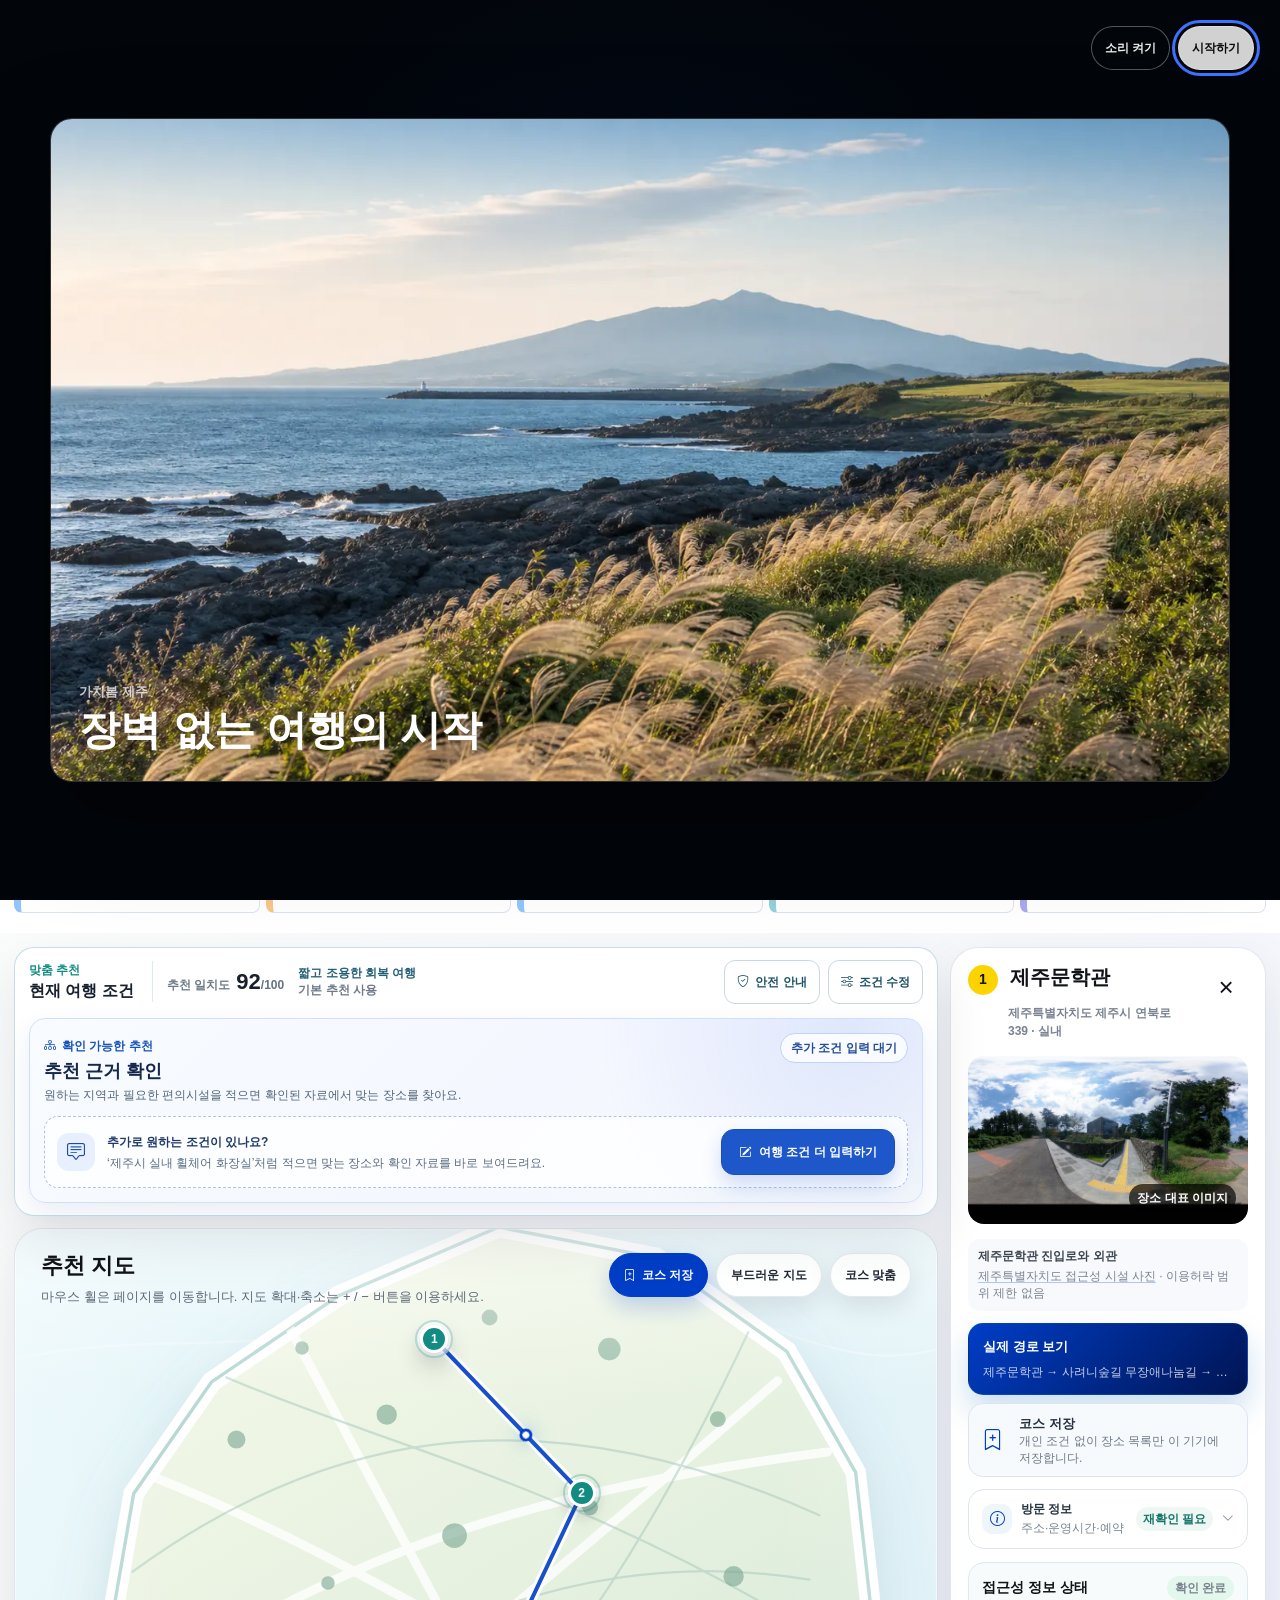
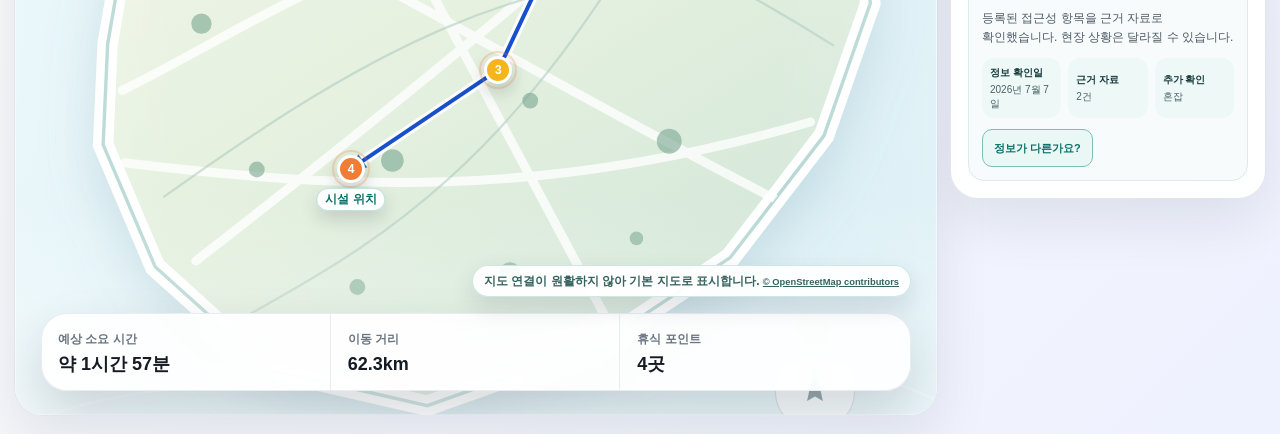
==== commit 547b7fb3: "미리보기: latemo 기준으로 동기화(달력+P0+장애유형 필터, 운영·공식출처 섹션 포함)" ====
--- a/index.html
+++ b/index.html
@@ -2,18 +2,9 @@
 <html lang="ko">
 <head>
   <meta charset="utf-8">
-  <meta name="viewport" content="width=device-width, initial-scale=1, viewport-fit=cover">
-  <meta name="theme-color" content="#003ec7">
-  <meta name="color-scheme" content="light">
-  <meta name="mobile-web-app-capable" content="yes">
-  <meta name="apple-mobile-web-app-capable" content="yes">
-  <meta name="apple-mobile-web-app-status-bar-style" content="default">
-  <meta name="apple-mobile-web-app-title" content="가치봄 제주">
-  <meta name="description" content="회복, 휠체어, 아이 동반, 날씨와 음식 제한을 반영해 제주 접근성 여행 코스를 추천합니다.">
+  <meta name="viewport" content="width=device-width, initial-scale=1">
   <title>가치봄 제주 접근성 여행 추천</title>
-  <link rel="icon" href="assets/gachibom-app-icon.svg" type="image/svg+xml">
-  <link rel="apple-touch-icon" sizes="180x180" href="assets/gachibom-apple-touch-icon-180.png">
-  <link rel="manifest" href="manifest.webmanifest">
+  <link rel="icon" href="data:,">
   <script>
     try {
       const introMode = new URLSearchParams(window.location.search).get("intro");
@@ -32,8 +23,8 @@
   </script>
   <link rel="stylesheet" href="vendor/leaflet/leaflet.css?v=1.9.4">
   <link rel="stylesheet" href="https://cdn.jsdelivr.net/npm/bootstrap-icons@1.11.3/font/bootstrap-icons.min.css">
-  <link rel="stylesheet" href="styles.css?v=20260827-7">
-  <link rel="stylesheet" href="help-chatbot.css?v=20260827-2">
+  <link rel="stylesheet" href="styles.css?v=20260827-2">
+  <link rel="stylesheet" href="help-chatbot.css?v=20260726-1">
 </head>
 <body class="modal-open site-intro-open">
   <div class="site-intro" id="siteIntro" role="dialog" aria-modal="true" aria-labelledby="siteIntroTitle">
@@ -67,7 +58,7 @@
       <nav class="nav-tabs" aria-label="주요 메뉴">
         <a class="active" href="#conceptPage" data-nav-target="concepts">테마 선택</a>
         <a href="#recommendations" data-nav-target="recommend">추천 결과</a>
-        <a href="para-games.html?venue=halla-gymnasium">장애인체전</a>
+        <a href="para-games.html">장애인체전</a>
         <a href="tourism-courses.html">관광공사 코스</a>
         <a href="#promoVideoModal" data-nav-target="promo">홍보 영상</a>
       </nav>
@@ -81,14 +72,6 @@
           <i class="bi bi-share" aria-hidden="true"></i>
           <span data-share-label>공유</span>
         </button>
-        <button class="outline-button pwa-install-button" type="button" data-install-app aria-label="휴대폰에 가치봄 제주 설치" hidden>
-          <i class="bi bi-phone" aria-hidden="true"></i>
-          <span>앱 설치</span>
-        </button>
-        <a class="outline-button pwa-install-guide" href="install.html" aria-label="가치봄 제주 설치 안내 보기">
-          <i class="bi bi-download" aria-hidden="true"></i>
-          <span>설치 안내</span>
-        </a>
         <button class="primary-button top-save-route-button" type="button" data-save-current-route aria-pressed="false">
           <i class="bi bi-bookmark-plus" aria-hidden="true"></i>
           <span data-save-current-route-label>코스 저장</span>
@@ -102,6 +85,18 @@
         <span class="sr-only" id="savedRouteGlobalStatus" aria-live="polite"></span>
       </div>
     </header>
+
+    <section class="games-entry" aria-labelledby="gamesEntryTitle">
+      <div>
+        <span>2026 제주 장애인체전</span>
+        <h2 id="gamesEntryTitle">대회 현장 안내</h2>
+        <p>경기 일정·경기장과 주변 장애인 화장실·전동휠체어 급속충전기를 한 번에 확인하세요.</p>
+      </div>
+      <div class="games-entry-action">
+        <small>8월 31일 사전경기 시작</small>
+        <a class="primary-button" href="para-games.html">현장 안내 보기 <i class="bi bi-arrow-right" aria-hidden="true"></i></a>
+      </div>
+    </section>
 
     <section class="concept-page" id="conceptPage" aria-labelledby="conceptPageTitle">
       <div class="concept-main">
@@ -418,8 +413,7 @@
 
   <script src="vendor/leaflet/leaflet.js?v=1.9.4"></script>
   <script src="saved-trips.js?v=20260712-3"></script>
-  <script src="app.js?v=20260819-1"></script>
+  <script src="app.js?v=20260827-1"></script>
   <script src="help-chatbot.js?v=20260726-1"></script>
-  <script src="pwa.js?v=20260827-2"></script>
 </body>
 </html>
--- a/styles.css
+++ b/styles.css
@@ -40,7 +40,6 @@
 
 html {
   min-width: 320px;
-  overscroll-behavior-y: none;
 }
 
 body {
@@ -63,15 +62,6 @@
 button {
   border: 0;
   cursor: pointer;
-}
-
-button,
-a,
-input,
-select,
-textarea {
-  touch-action: manipulation;
-  -webkit-tap-highlight-color: rgba(0, 62, 199, 0.14);
 }
 
 button:focus-visible,
@@ -398,6 +388,57 @@
   box-shadow: 0 10px 20px rgba(0, 0, 0, 0.12);
 }
 
+.games-entry {
+  min-height: 112px;
+  display: grid;
+  grid-template-columns: minmax(0, 1fr) auto;
+  align-items: center;
+  gap: 24px;
+  margin: 18px var(--page-inline-gutter) 0;
+  padding: 20px 24px;
+  border: 1px solid #cfdcf2;
+  border-radius: 18px;
+  background: linear-gradient(115deg, #eef3ff, #ecfaf6);
+}
+
+.games-entry > div > span {
+  color: #0b7069;
+  font-size: 12px;
+  font-weight: 700;
+}
+
+.games-entry h2 {
+  margin: 3px 0 2px;
+  font-size: 23px;
+  line-height: 1.2;
+}
+
+.games-entry p {
+  margin: 0;
+  color: #596271;
+  font-size: 13px;
+}
+
+.games-entry-action {
+  display: flex;
+  align-items: center;
+  gap: 14px;
+}
+
+.games-entry-action small {
+  color: #596271;
+  white-space: nowrap;
+}
+
+.games-entry-action a {
+  min-height: 44px;
+  display: inline-flex;
+  align-items: center;
+  gap: 8px;
+  padding: 0 18px;
+  text-decoration: none;
+}
+
 .concept-page,
 .journey-layout {
   scroll-margin-top: 86px;
@@ -407,7 +448,7 @@
   --concept-stage-height: clamp(680px, calc(100vh - 72px - 88px), 850px);
   --concept-inline-start: clamp(16px, 1.218vw, 25px);
   --concept-inline-end: clamp(20px, 1.718vw, 35px);
-  min-height: calc(100vh - 72px);
+  min-height: auto;
   position: relative;
   display: grid;
   grid-template-columns: minmax(0, 1fr);
@@ -445,7 +486,7 @@
 .concept-main {
   min-width: 0;
   width: 100%;
-  min-height: var(--concept-stage-height);
+  min-height: 0;
   display: grid;
   grid-template-rows: auto auto auto minmax(0, 1fr);
   align-content: stretch;
@@ -681,7 +722,6 @@
 
 .concept-card small {
   min-height: 0;
-  flex: 0 0 auto;
   margin-top: clamp(12px, 0.83vw, 17px);
   color: #344254;
   font-size: clamp(15px, 0.91vw, 19px);
@@ -744,7 +784,6 @@
 
 .concept-card-score-row {
   min-width: 0;
-  flex: 0 0 auto;
   display: flex;
   align-items: center;
   gap: clamp(10px, 0.61vw, 13px);
@@ -791,7 +830,6 @@
 }
 
 .concept-card-submeta {
-  flex: 0 0 auto;
   color: #637083;
   margin-top: -2px;
   padding-left: clamp(39px, 2.326vw, 48px);
@@ -4704,55 +4742,6 @@
 
 .visit-service-alert strong {
   font-weight: 700;
-}
-
-.location-validation-alert {
-  display: flex;
-  align-items: flex-start;
-  gap: 9px;
-  margin: 10px 0 0;
-  padding: 11px 12px;
-  border: 1px solid #efb9a7;
-  border-radius: 13px;
-  background: #fff4ef;
-  color: #71331f;
-  font-size: 12px;
-  line-height: 1.5;
-}
-
-.location-validation-alert.contextual {
-  border-color: #b8d9ec;
-  background: #f2f9fd;
-  color: #244e67;
-}
-
-.location-validation-alert > i {
-  flex: 0 0 auto;
-  margin-top: 2px;
-}
-
-.location-validation-alert span {
-  display: grid;
-  gap: 3px;
-  min-width: 0;
-}
-
-.location-validation-alert strong,
-.location-validation-alert small {
-  display: block;
-}
-
-.location-validation-alert small {
-  font-size: 12px;
-  line-height: 1.5;
-}
-
-.location-validation-alert a {
-  width: fit-content;
-  color: inherit;
-  font-weight: 700;
-  text-decoration: underline;
-  text-underline-offset: 2px;
 }
 
 .saved-route-place-copy b {
@@ -6226,7 +6215,7 @@
   .concept-page {
     --concept-stage-height: clamp(620px, calc(100vh - 72px - 72px), 760px);
     gap: 18px;
-    padding: clamp(28px, 4vh, 42px) var(--page-inline-gutter);
+    padding: clamp(28px, 4vh, 42px) var(--page-inline-gutter) 20px;
   }
 
   body.concept-result-open .concept-page {
@@ -6340,11 +6329,6 @@
 
   .concept-result-panel {
     grid-template-rows: auto auto minmax(0, 1fr) auto;
-  }
-
-  .concept-card-visual {
-    height: clamp(190px, 32vh, 230px);
-    min-height: 0;
   }
 
   .concept-result-header {
@@ -6693,8 +6677,7 @@
 @media (max-width: 560px) {
   .app-shell {
     --page-inline-gutter: 14px;
-    min-height: 100dvh;
-    padding-bottom: calc(76px + env(safe-area-inset-bottom));
+    padding-bottom: 76px;
   }
 
   .topbar {
@@ -6703,9 +6686,7 @@
       "brand actions"
       "nav nav";
     gap: 6px 8px;
-    height: auto;
-    min-height: calc(102px + env(safe-area-inset-top));
-    padding: calc(8px + env(safe-area-inset-top)) max(14px, env(safe-area-inset-right)) 0 max(14px, env(safe-area-inset-left));
+    padding: 8px 14px 0;
   }
 
   .brand {
@@ -6757,8 +6738,7 @@
     display: none;
   }
 
-  .top-actions button,
-  .top-actions .pwa-install-guide {
+  .top-actions button {
     width: 44px;
     height: 44px;
     flex: 0 0 auto;
@@ -6770,14 +6750,6 @@
     font-size: 18px;
   }
 
-  .top-actions .pwa-install-guide {
-    min-height: 44px;
-  }
-
-  .pwa-install-button[hidden] {
-    display: none !important;
-  }
-
   .top-actions .top-save-route-button {
     display: none;
   }
@@ -6786,8 +6758,7 @@
     display: inline-grid;
   }
 
-  .top-actions button > span,
-  .top-actions .pwa-install-guide > span {
+  .top-actions button > span {
     position: absolute;
     width: 1px;
     height: 1px;
@@ -6799,6 +6770,24 @@
     border: 0;
   }
 
+  .games-entry {
+    grid-template-columns: 1fr;
+    gap: 12px;
+    margin-top: 12px;
+    padding: 17px;
+  }
+
+  .games-entry-action {
+    align-items: stretch;
+    flex-direction: column;
+    gap: 8px;
+  }
+
+  .games-entry-action a {
+    width: 100%;
+    justify-content: center;
+  }
+
   .saved-routes-button b {
     position: absolute;
     top: -2px;
@@ -6827,8 +6816,8 @@
   }
 
   .site-intro-panel {
-    height: min(78dvh, 720px);
-    max-height: calc(100dvh - 24px - env(safe-area-inset-top) - env(safe-area-inset-bottom));
+    height: min(78vh, 720px);
+    max-height: calc(100vh - 24px);
     border-radius: 18px;
     aspect-ratio: auto;
   }
@@ -7659,176 +7648,4 @@
     width: 100%;
     padding-inline: 12px;
   }
-
-  input,
-  select,
-  textarea {
-    font-size: 16px !important;
-  }
-
-  .detail-photo small a,
-  .image-credit a,
-  .grounded-source a,
-  .source-box a {
-    min-height: 44px;
-    display: inline-flex;
-    align-items: center;
-  }
-}
-
-@media (max-width: 350px) {
-  .topbar {
-    grid-template-columns: minmax(0, 1fr);
-    grid-template-areas:
-      "brand"
-      "actions"
-      "nav";
-    min-height: calc(150px + env(safe-area-inset-top));
-  }
-
-  .brand,
-  .top-actions {
-    width: 100%;
-  }
-
-  .top-actions {
-    justify-content: space-between;
-  }
-}
-
-/* Mobile readability pass: keep Korean text legible and prevent awkward syllable wrapping. */
-@media (max-width: 560px) {
-  html {
-    -webkit-text-size-adjust: 100%;
-    text-size-adjust: 100%;
-  }
-
-  body {
-    font-family: -apple-system, BlinkMacSystemFont, "Segoe UI", "Noto Sans KR", "Apple SD Gothic Neo", "Malgun Gothic", sans-serif;
-    font-size: 16px;
-    line-height: 1.6;
-    text-rendering: optimizeLegibility;
-    -webkit-font-smoothing: antialiased;
-  }
-
-  .brand-copy span {
-    font-size: 13px;
-    line-height: 1.35;
-  }
-
-  .nav-tabs {
-    justify-content: flex-start;
-    gap: 20px;
-    overflow-x: auto;
-    overscroll-behavior-inline: contain;
-    scroll-padding-inline: 2px;
-    -webkit-overflow-scrolling: touch;
-  }
-
-  .nav-tabs a {
-    flex: 0 0 auto;
-    padding-inline: 1px;
-    font-size: 13px;
-    line-height: 1.35;
-    font-weight: 600;
-    white-space: nowrap;
-  }
-
-  .concept-main h1 {
-    font-family: inherit;
-    font-size: clamp(29px, 8.8vw, 34px);
-    line-height: 1.22;
-    letter-spacing: -0.035em;
-    word-break: keep-all;
-    overflow-wrap: normal;
-  }
-
-  .concept-main p,
-  .concept-result-heading p,
-  .concept-preference-sentences p {
-    font-size: 15px;
-    line-height: 1.65;
-    word-break: keep-all;
-    overflow-wrap: break-word;
-  }
-
-  .concept-card strong {
-    font-size: 19px;
-    line-height: 1.35;
-    word-break: keep-all;
-  }
-
-  .concept-card small {
-    font-size: 14px;
-    line-height: 1.55;
-    word-break: keep-all;
-    overflow-wrap: break-word;
-  }
-
-  .journey-layout :where(p, li, dd, dt, small),
-  .concept-result-panel :where(p, li, dd, dt, small) {
-    font-size: 13px;
-    line-height: 1.6;
-    word-break: keep-all;
-    overflow-wrap: break-word;
-  }
-
-  .journey-layout :where(p, li, dd, dt, small, em, summary, a, button),
-  .journey-layout button span,
-  .journey-layout small b {
-    font-size: 13px !important;
-    line-height: 1.55;
-  }
-
-  .concept-result-panel :where(p, li, dd, dt, small, em, summary),
-  .concept-result-panel :where(button, a),
-  .journey-condition-heading span,
-  .match-course :where(b, small),
-  .journey-safety-note span,
-  .rag-process-header :where(span, b),
-  .rag-process-onboarding :where(strong, span),
-  .map-place-card small b {
-    font-size: 13px !important;
-    line-height: 1.55;
-  }
-
-  .map-place-card strong,
-  .detail-card h3,
-  .visit-info-card h3 {
-    font-size: 15px;
-    line-height: 1.45;
-    word-break: keep-all;
-  }
-
-  .detail-card :where(span, b, strong),
-  .detail-card :where(.bar-row, .score-trace-row),
-  .image-credit strong,
-  .route-cta-button b,
-  .validation-status,
-  .validation-source-grid :where(span, b),
-  .detail-meta :where(span, b) {
-    font-size: 13px !important;
-    line-height: 1.55;
-    word-break: keep-all;
-    overflow-wrap: break-word;
-  }
-
-  .concept-actions button,
-  .live-map-button,
-  .saved-route-place-actions button,
-  .saved-route-place-actions a,
-  .saved-route-place-unavailable {
-    font-size: 13px;
-    line-height: 1.4;
-  }
-
-  .detail-photo small a,
-  .image-credit a,
-  .grounded-source a,
-  .source-box a {
-    max-width: 100%;
-    white-space: normal;
-    word-break: keep-all;
-    overflow-wrap: anywhere;
-  }
-}
+}
--- a/help-chatbot.css
+++ b/help-chatbot.css
@@ -608,6 +608,16 @@
   overflow: hidden;
 }
 
+.helpbot[data-mode="wing"] .helpbot-head-brand {
+  cursor: grab;
+  touch-action: none;
+  user-select: none;
+}
+
+.helpbot[data-mode="wing"].is-dragging .helpbot-head-brand {
+  cursor: grabbing;
+}
+
 .helpbot-head-avatar {
   width: 44px;
   height: 44px;
@@ -656,24 +666,6 @@
   display: inline-flex;
   align-items: center;
   gap: 8px;
-}
-
-.helpbot-drag-handle {
-  min-height: 38px;
-  padding: 0 11px;
-  border: 1px solid #cfd9e6;
-  border-radius: 8px;
-  background: #f8fbff;
-  color: #415166;
-  font-size: 12px;
-  font-weight: 700;
-  cursor: grab;
-  touch-action: none;
-}
-
-.helpbot-drag-handle:active,
-.helpbot[data-mode="wing"].is-dragging .helpbot-drag-handle {
-  cursor: grabbing;
 }
 
 .helpbot[data-mode="wing"].is-dragging {
@@ -1011,8 +1003,7 @@
 
 .helpbot-action-button:hover,
 .helpbot-followups button:hover,
-.helpbot-chip:hover,
-.helpbot-drag-handle:hover {
+.helpbot-chip:hover {
   transform: translateY(-1px);
 }
 
@@ -1723,10 +1714,6 @@
     gap: 6px;
   }
 
-  .helpbot-drag-handle {
-    display: none;
-  }
-
   .helpbot-reset {
     padding: 0 8px;
     font-size: 12px;
@@ -1776,43 +1763,3 @@
     width: 100%;
   }
 }
-
-@media (max-width: 560px) {
-  .helpbot-reset,
-  .helpbot-close,
-  .helpbot-quick-toggle,
-  .helpbot-chip,
-  .helpbot-submit,
-  .helpbot-presence-dismiss {
-    min-width: 44px;
-    min-height: 44px;
-  }
-
-  .helpbot :where(p, li, dd, dt, small) {
-    font-size: 14px !important;
-    line-height: 1.6;
-    word-break: keep-all;
-    overflow-wrap: break-word;
-  }
-
-  .helpbot-message,
-  .helpbot-chip,
-  .helpbot-action-button,
-  .helpbot-followups button,
-  .helpbot-nearby-actions a,
-  .helpbot-location-actions button,
-  .helpbot-submit {
-    font-size: 14px !important;
-    line-height: 1.5;
-  }
-
-  .helpbot-head-copy span,
-  .helpbot-reset,
-  .helpbot-quick-toggle,
-  .helpbot-confidence,
-  .helpbot-safe-note,
-  .helpbot-checklist {
-    font-size: 13px !important;
-    line-height: 1.55;
-  }
-}
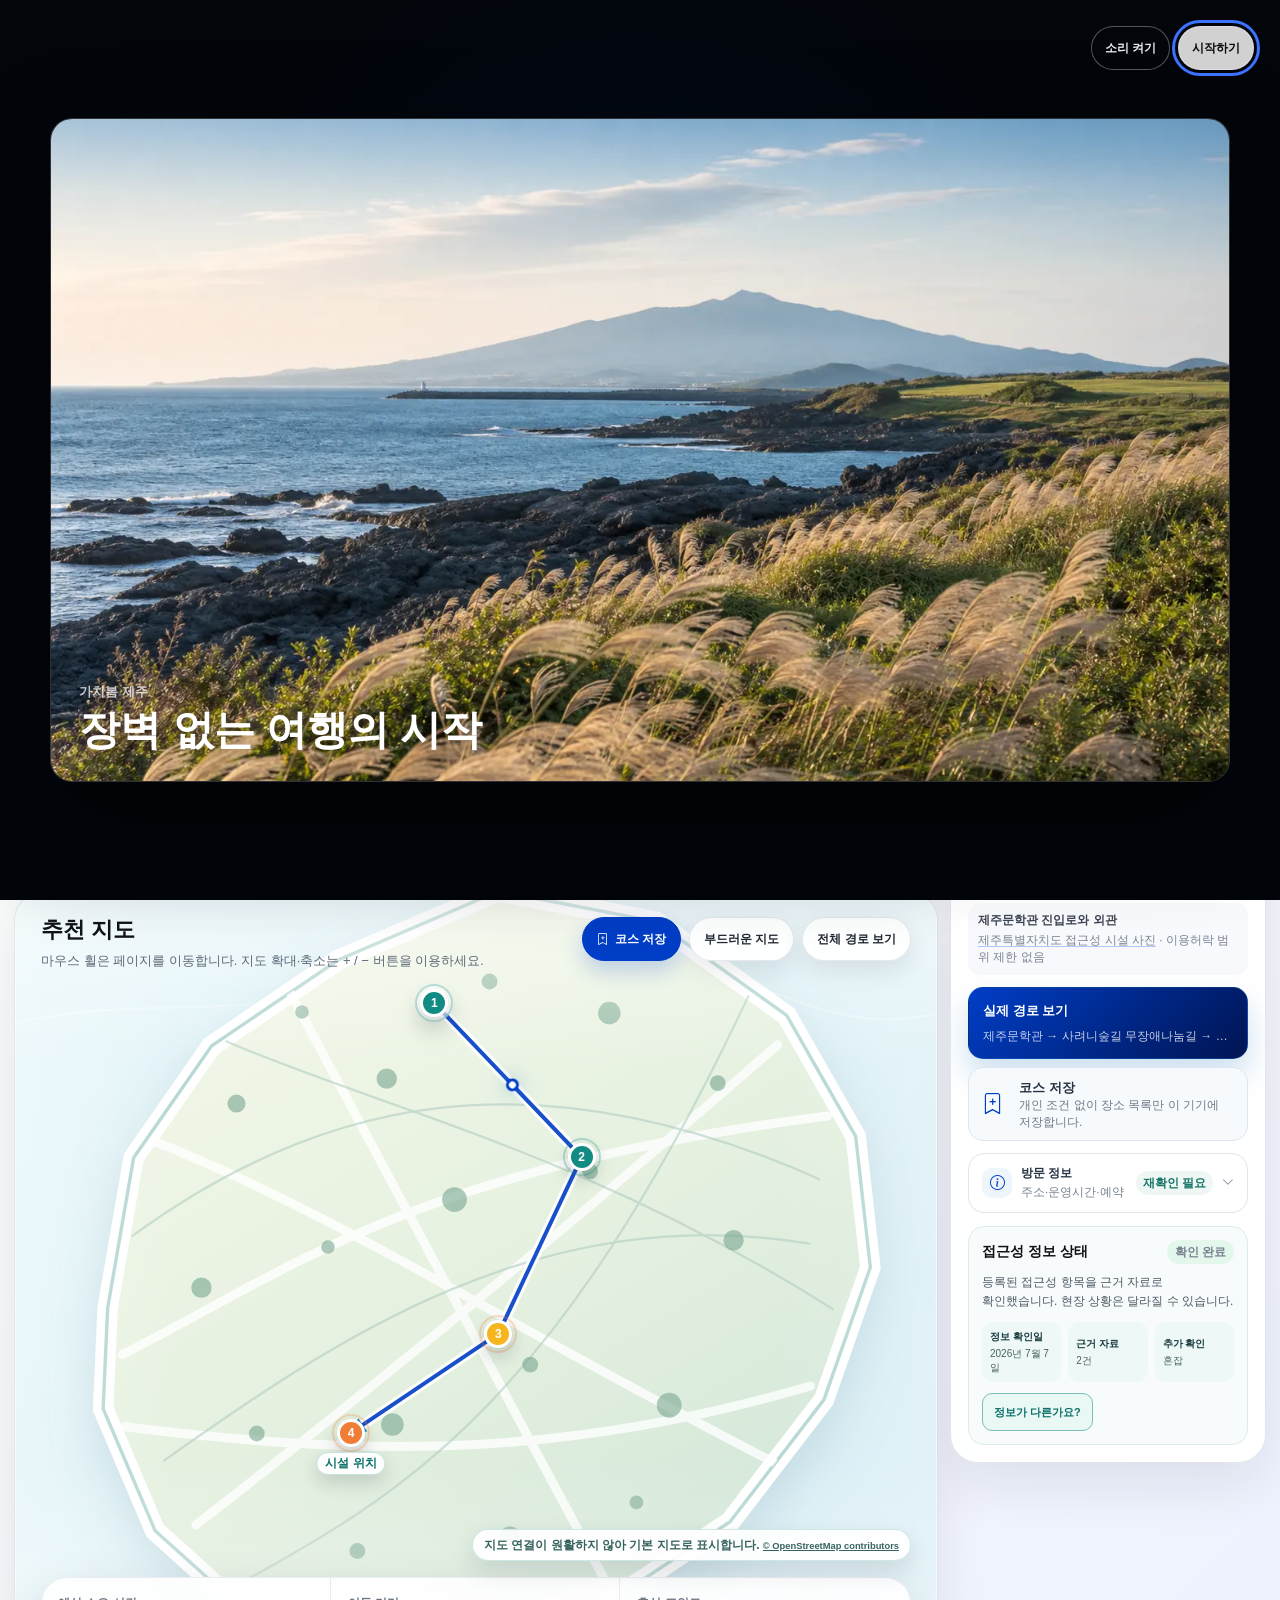
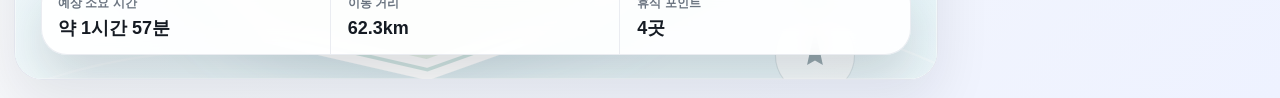
==== commit 3d92976c: "미리보기: latemo #16 통합 + 번호 페이저 동기화" ====
--- a/index.html
+++ b/index.html
@@ -23,8 +23,8 @@
   </script>
   <link rel="stylesheet" href="vendor/leaflet/leaflet.css?v=1.9.4">
   <link rel="stylesheet" href="https://cdn.jsdelivr.net/npm/bootstrap-icons@1.11.3/font/bootstrap-icons.min.css">
-  <link rel="stylesheet" href="styles.css?v=20260827-2">
-  <link rel="stylesheet" href="help-chatbot.css?v=20260726-1">
+  <link rel="stylesheet" href="styles.css?v=20260828-4">
+  <link rel="stylesheet" href="help-chatbot.css?v=20260828-4">
 </head>
 <body class="modal-open site-intro-open">
   <div class="site-intro" id="siteIntro" role="dialog" aria-modal="true" aria-labelledby="siteIntroTitle">
@@ -100,10 +100,48 @@
 
     <section class="concept-page" id="conceptPage" aria-labelledby="conceptPageTitle">
       <div class="concept-main">
-        <span class="concept-kicker">테마별 제주 추천</span>
-        <h1 id="conceptPageTitle">오늘의 여행 테마를 고르세요</h1>
-        <p>회복, 휠체어, 아이 동반, 날씨, 음식 제한 상황에 맞춰 접근성 여행지를 바로 추천합니다.</p>
-        <div class="concept-grid" id="conceptGrid"></div>
+        <span class="concept-kicker">가치봄 여행</span>
+        <h1 id="conceptPageTitle">어떤 여행이 필요하세요?</h1>
+        <p>원하는 도움 하나만 고르세요. 추천 이유와 확인한 접근성 정보를 함께 보여드립니다.</p>
+
+        <div class="travel-task-grid" aria-label="여행 서비스 시작">
+          <details class="travel-recommend-task">
+            <summary>
+              <span class="travel-task-icon" aria-hidden="true"><i class="bi bi-stars"></i></span>
+              <span class="travel-task-copy">
+                <strong>여행 추천받기</strong>
+                <small>내 상황에 맞는 제주 코스를 빠르게 만들어요.</small>
+              </span>
+              <i class="bi bi-chevron-down travel-task-chevron" aria-hidden="true"></i>
+            </summary>
+            <section class="travel-theme-picker" aria-labelledby="travelThemeTitle">
+              <header class="travel-theme-heading">
+                <h2 id="travelThemeTitle">여행 상황 하나만 고르세요</h2>
+                <p>가장 가까운 항목을 선택하세요. 세부 조건은 다음 화면에서 바꿀 수 있습니다.</p>
+              </header>
+              <div class="concept-grid" id="conceptGrid" tabindex="-1" aria-label="여행 상황 선택"></div>
+            </section>
+          </details>
+
+          <div class="travel-secondary-tasks">
+            <a class="travel-task-action" href="#recommendations" data-nav-target="recommend">
+              <span class="travel-task-icon" aria-hidden="true"><i class="bi bi-universal-access-circle"></i></span>
+              <span class="travel-task-copy">
+                <strong>접근 가능한 장소 찾기</strong>
+                <small>지도에서 출입, 화장실, 주차 정보를 확인해요.</small>
+              </span>
+              <i class="bi bi-arrow-right" aria-hidden="true"></i>
+            </a>
+            <button class="travel-task-action" type="button" data-open-saved-routes aria-haspopup="dialog">
+              <span class="travel-task-icon" aria-hidden="true"><i class="bi bi-bookmark-heart"></i></span>
+              <span class="travel-task-copy">
+                <strong>저장한 여행 보기</strong>
+                <small>저장한 코스와 방문 전 체크를 이어서 봐요.</small>
+              </span>
+              <i class="bi bi-arrow-right" aria-hidden="true"></i>
+            </button>
+          </div>
+        </div>
       </div>
 
       <aside class="concept-result-panel" aria-label="선택 테마 맞춤 추천" tabindex="-1">
@@ -203,7 +241,7 @@
                 <span data-save-current-route-label>코스 저장</span>
               </button>
               <button class="live-map-button" type="button" data-map-layer-toggle>지도 바꾸기</button>
-              <button class="live-map-button" type="button" data-map-fit-route>코스 맞춤</button>
+              <button class="live-map-button" type="button" data-map-fit-route>전체 경로 보기</button>
             </div>
           </div>
           <div class="live-map-stats" id="liveMapStats" aria-live="polite"></div>
@@ -413,7 +451,7 @@
 
   <script src="vendor/leaflet/leaflet.js?v=1.9.4"></script>
   <script src="saved-trips.js?v=20260712-3"></script>
-  <script src="app.js?v=20260827-1"></script>
+  <script src="app.js?v=20260828-4"></script>
   <script src="help-chatbot.js?v=20260726-1"></script>
 </body>
 </html>
--- a/styles.css
+++ b/styles.css
@@ -495,6 +495,16 @@
   z-index: 1;
 }
 
+@media (min-width: 1181px) {
+  .concept-page {
+    min-height: auto;
+  }
+
+  body:not(.concept-result-open) .concept-main {
+    min-height: auto;
+  }
+}
+
 body.concept-result-open .concept-main {
   min-height: var(--concept-stage-height);
   display: block;
@@ -524,7 +534,7 @@
   transform-origin: left center;
 }
 
-.concept-main h1 {
+.concept-main > h1 {
   margin: 0 0 0 clamp(8px, 0.555vw, 11px);
   color: #17202d;
   font-family: "EF Jeju Doldam", "Noto Sans KR", "Apple SD Gothic Neo", sans-serif;
@@ -535,7 +545,7 @@
   transform: translateY(-1px);
 }
 
-.concept-main p {
+.concept-main > p {
   margin: 0 0 0 clamp(8px, 0.555vw, 11px);
   color: #2f3a48;
   font-size: 16px;
@@ -544,6 +554,215 @@
   word-break: keep-all;
   transform: translateY(-7px) scale(1.036);
   transform-origin: left center;
+}
+
+.travel-task-grid {
+  min-width: 0;
+  display: grid;
+  grid-template-columns: minmax(0, 1.35fr) minmax(300px, 0.65fr);
+  gap: 12px;
+  align-items: stretch;
+}
+
+.travel-recommend-task,
+.travel-task-action {
+  border: 1px solid #cfd8e8;
+  border-radius: 16px;
+  background: #fff;
+}
+
+.travel-recommend-task > summary {
+  min-height: 176px;
+  display: grid;
+  grid-template-columns: 58px minmax(0, 1fr) 24px;
+  align-items: center;
+  gap: 18px;
+  padding: 24px 26px;
+  border-radius: 15px;
+  background: #003ec7;
+  color: #fff;
+  cursor: pointer;
+  list-style: none;
+}
+
+.travel-recommend-task > summary::-webkit-details-marker {
+  display: none;
+}
+
+.travel-recommend-task > summary:hover {
+  background: #0034a8;
+}
+
+.travel-recommend-task > summary:focus-visible,
+.travel-task-action:focus-visible {
+  outline: 3px solid rgba(0, 62, 199, 0.32);
+  outline-offset: 3px;
+}
+
+.travel-recommend-task[open] {
+  grid-column: 1 / -1;
+  padding: 0 18px 22px;
+}
+
+.travel-recommend-task[open] > summary {
+  min-height: 70px;
+  margin: 0 -18px;
+  padding: 12px 20px;
+  border-radius: 15px 15px 0 0;
+  background: #eef3ff;
+  color: #14315f;
+}
+
+.travel-recommend-task[open] + .travel-secondary-tasks {
+  display: none;
+}
+
+.travel-recommend-task[open] .travel-task-chevron {
+  transform: rotate(180deg);
+}
+
+.travel-task-icon {
+  width: 58px;
+  height: 58px;
+  display: grid;
+  place-items: center;
+  flex: 0 0 auto;
+  border-radius: 14px;
+  background: rgba(255, 255, 255, 0.16);
+  color: inherit;
+  font-size: 27px;
+}
+
+.travel-task-copy {
+  min-width: 0;
+  display: block;
+}
+
+.travel-task-copy strong,
+.travel-task-copy small {
+  display: block;
+  word-break: keep-all;
+}
+
+.travel-task-copy strong {
+  font-size: 21px;
+  line-height: 1.3;
+  font-weight: 700;
+}
+
+.travel-task-copy small {
+  margin-top: 5px;
+  color: inherit;
+  font-size: 14px;
+  line-height: 1.5;
+  font-weight: 500;
+  opacity: 0.82;
+}
+
+.travel-task-chevron {
+  font-size: 20px;
+  transition: transform 160ms ease;
+}
+
+.travel-secondary-tasks {
+  min-width: 0;
+  display: grid;
+  grid-template-rows: repeat(2, minmax(0, 1fr));
+  gap: 12px;
+}
+
+.travel-task-action {
+  width: 100%;
+  min-width: 0;
+  min-height: 82px;
+  display: grid;
+  grid-template-columns: 46px minmax(0, 1fr) 18px;
+  align-items: center;
+  gap: 13px;
+  padding: 14px 16px;
+  color: #17202d;
+  text-align: left;
+  text-decoration: none;
+}
+
+.travel-task-action:hover {
+  border-color: #7ea1e6;
+  background: #f7f9ff;
+}
+
+.travel-task-action .travel-task-icon {
+  width: 46px;
+  height: 46px;
+  border-radius: 12px;
+  background: #eaf0ff;
+  color: #003ec7;
+  font-size: 22px;
+}
+
+.travel-task-action .travel-task-copy strong {
+  font-size: 16px;
+}
+
+.travel-task-action .travel-task-copy small {
+  margin-top: 2px;
+  color: #59677a;
+  font-size: 12px;
+  opacity: 1;
+}
+
+.travel-task-action > .bi-arrow-right {
+  color: #51627a;
+  font-size: 16px;
+}
+
+.travel-theme-picker {
+  padding-top: 20px;
+}
+
+.travel-theme-heading {
+  margin-bottom: 16px;
+}
+
+.travel-theme-heading h2,
+.travel-theme-heading p {
+  margin: 0;
+}
+
+.travel-theme-heading h2 {
+  color: #17202d;
+  font-size: 24px;
+  line-height: 1.3;
+}
+
+.travel-theme-heading p {
+  margin-top: 5px;
+  color: #59677a;
+  font-size: 14px;
+  line-height: 1.55;
+}
+
+body.concept-result-open .travel-task-grid,
+body.concept-result-open .travel-recommend-task,
+body.concept-result-open .travel-theme-picker {
+  height: 100%;
+}
+
+body.concept-result-open .travel-task-grid {
+  display: block;
+}
+
+body.concept-result-open .travel-recommend-task {
+  padding: 0;
+  border: 0;
+}
+
+body.concept-result-open .travel-recommend-task > summary,
+body.concept-result-open .travel-theme-heading {
+  display: none;
+}
+
+body.concept-result-open .travel-theme-picker {
+  padding-top: 0;
 }
 
 .concept-grid {
@@ -6563,12 +6782,12 @@
     display: block;
   }
 
-  .concept-main h1 {
+  .concept-main > h1 {
     max-width: 100%;
     font-size: 42px;
   }
 
-  .concept-main p {
+  .concept-main > p {
     max-width: 100%;
     font-size: 15px;
   }
@@ -6837,6 +7056,70 @@
     gap: 12px;
   }
 
+  .travel-task-grid {
+    grid-template-columns: 1fr;
+    gap: 8px;
+  }
+
+  .travel-recommend-task > summary {
+    min-height: 104px;
+    grid-template-columns: 46px minmax(0, 1fr) 20px;
+    gap: 12px;
+    padding: 16px;
+  }
+
+  .travel-recommend-task[open] {
+    grid-column: 1;
+    padding: 0 12px 16px;
+  }
+
+  .travel-recommend-task[open] > summary {
+    min-height: 64px;
+    margin: 0 -12px;
+    padding: 9px 14px;
+  }
+
+  .travel-task-icon {
+    width: 46px;
+    height: 46px;
+    border-radius: 12px;
+    font-size: 22px;
+  }
+
+  .travel-task-copy strong {
+    font-size: 18px;
+  }
+
+  .travel-task-copy small {
+    margin-top: 3px;
+    font-size: 13px;
+  }
+
+  .travel-secondary-tasks {
+    gap: 8px;
+  }
+
+  .travel-task-action {
+    min-height: 78px;
+    padding: 12px 14px;
+  }
+
+  .travel-theme-picker {
+    padding-top: 16px;
+  }
+
+  .travel-theme-heading {
+    margin-bottom: 12px;
+  }
+
+  .travel-theme-heading h2 {
+    font-size: 20px;
+  }
+
+  .travel-theme-heading p {
+    font-size: 13px;
+  }
+
   .concept-kicker {
     margin-left: 0;
     font-size: 13px;
@@ -6844,13 +7127,13 @@
     transform: none;
   }
 
-  .concept-main h1 {
+  .concept-main > h1 {
     margin-left: 0;
     font-size: 32px;
     line-height: 1.08;
   }
 
-  .concept-main p {
+  .concept-main > p {
     margin-left: 0;
     font-size: 14px;
     line-height: 1.55;
@@ -7196,6 +7479,7 @@
 
   .map-hits {
     position: static;
+    grid-area: hits;
     display: grid;
     gap: 8px;
     padding: 10px;
@@ -7204,21 +7488,41 @@
   }
 
   .map-frame {
+    display: grid;
+    grid-template-areas:
+      "header"
+      "map"
+      "stats"
+      "hits";
     height: auto;
     min-height: 0;
+    background: #f7fbfb;
+  }
+
+  .map-frame::after {
+    display: none;
   }
 
   .live-map {
+    grid-area: map;
     position: relative;
-    height: 280px;
+    height: 240px;
+  }
+
+  .live-map .leaflet-top.leaflet-left {
+    top: 12px;
+    left: 12px;
   }
 
   .live-map-header {
-    left: 14px;
-    right: 14px;
-    top: 14px;
-    display: grid;
-    gap: 10px;
+    position: static;
+    grid-area: header;
+    display: flex;
+    align-items: center;
+    gap: 12px;
+    padding: 12px 14px;
+    border-bottom: 1px solid rgba(226, 229, 236, 0.72);
+    background: rgba(255, 255, 255, 0.94);
   }
 
   .live-map-header h2 {
@@ -7230,7 +7534,14 @@
   }
 
   .live-map-actions {
+    min-width: 0;
+    flex: 1;
+    flex-wrap: nowrap;
     justify-content: flex-start;
+  }
+
+  .live-map-actions [data-map-layer-toggle] {
+    display: none;
   }
 
   .live-map-button {
@@ -7241,6 +7552,7 @@
 
   .live-map-stats {
     position: static;
+    grid-area: stats;
     grid-template-columns: repeat(3, minmax(0, 1fr));
     margin: 8px 10px 0;
     border-radius: 18px;
@@ -7280,8 +7592,11 @@
 
   .map-frame.map-fallback-active .map-art,
   .map-frame.map-fallback-active > .map-route-layer {
-    height: 280px;
-    bottom: auto;
+    position: relative;
+    grid-area: map;
+    inset: auto;
+    width: 100%;
+    height: 240px;
   }
 
   .map-frame.map-fallback-active > .map-route-layer {
@@ -7289,9 +7604,13 @@
   }
 
   .map-fallback-notice {
-    right: 12px;
-    top: 232px;
-    bottom: auto;
+    position: relative;
+    grid-area: map;
+    align-self: end;
+    justify-self: center;
+    right: auto;
+    top: auto;
+    bottom: 12px;
     max-width: calc(100% - 24px);
   }
 
--- a/help-chatbot.css
+++ b/help-chatbot.css
@@ -221,8 +221,8 @@
   z-index: 2147483000;
   --helpbot-panel-top: 92px;
   --helpbot-panel-right: 18px;
-  --helpbot-panel-width: min(440px, calc(100vw - 36px));
-  --helpbot-panel-height: min(660px, calc(100vh - 116px));
+  --helpbot-panel-width: min(520px, calc(100vw - 48px));
+  --helpbot-panel-height: min(760px, calc(100vh - 116px));
   --helpbot-tab-top: calc(var(--helpbot-panel-top) + 56px);
   --helpbot-wing-size: 56px;
   pointer-events: none;
@@ -663,6 +663,7 @@
 }
 
 .helpbot-head-actions {
+  flex: 0 0 auto;
   display: inline-flex;
   align-items: center;
   gap: 8px;
@@ -710,6 +711,7 @@
   color: #4f5967;
   font-size: 13px;
   font-weight: 600;
+  white-space: nowrap;
 }
 
 .helpbot-close {
